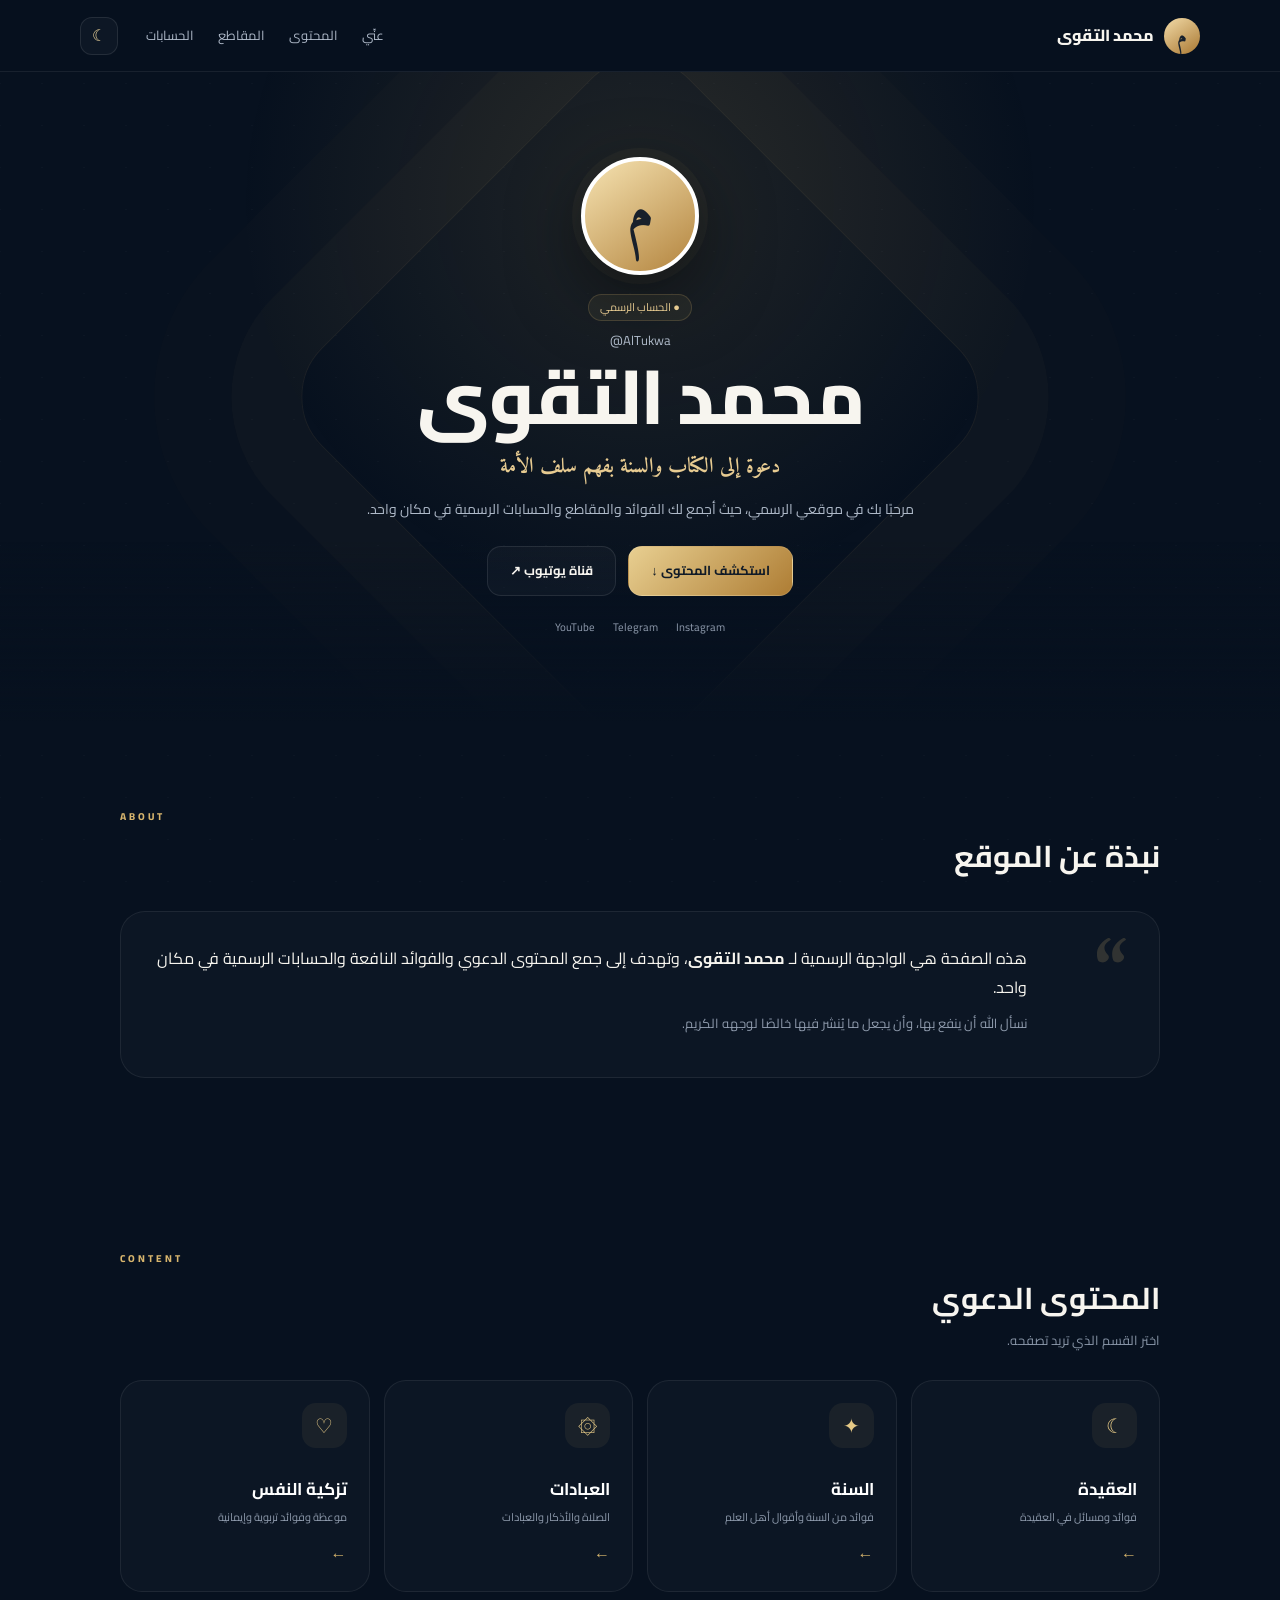
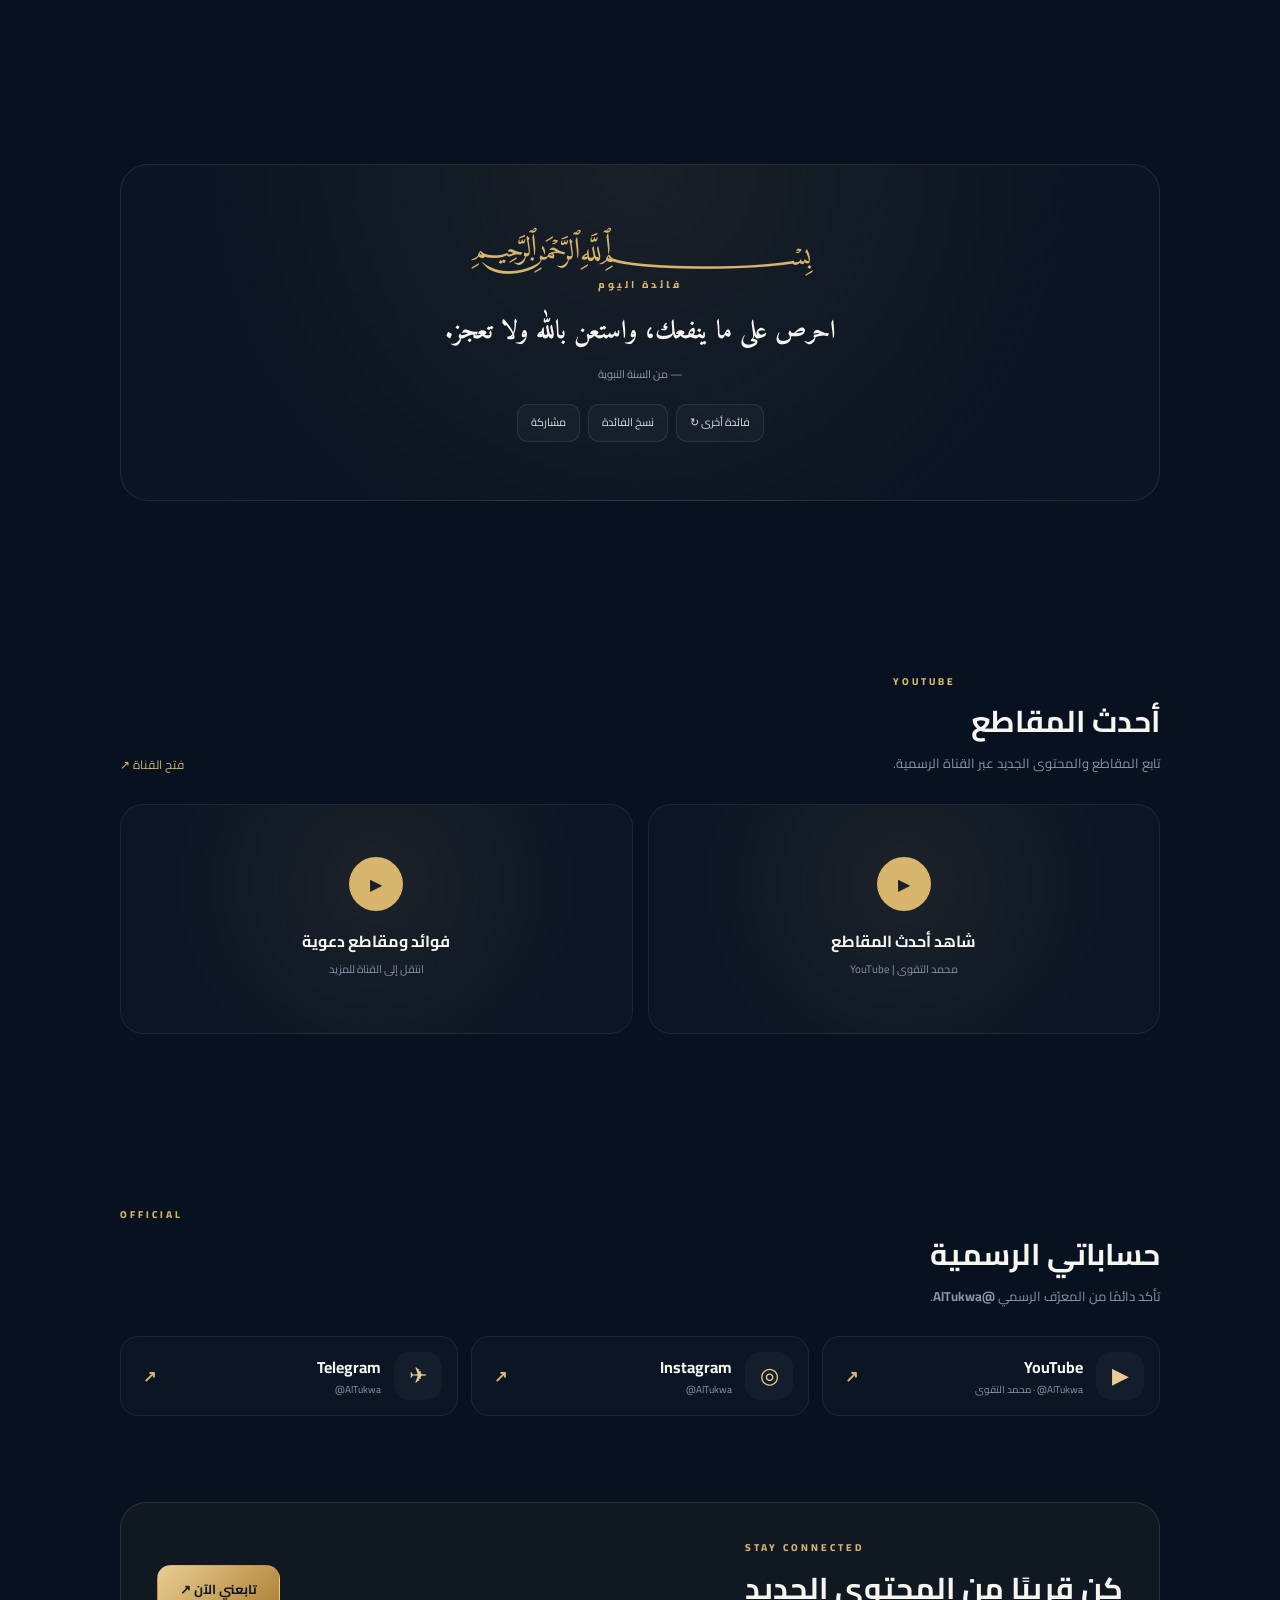
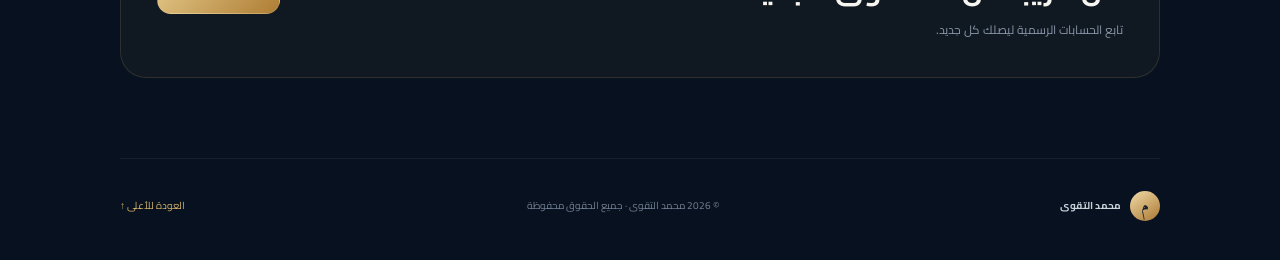
==== index.html @ f866e171 "Add files via upload" ====
<!doctype html>
<html lang="ar" dir="rtl">
<head>
<meta charset="utf-8">
<meta name="viewport" content="width=device-width,initial-scale=1">
<title>محمد التقوى | AlTukwa</title>
<meta name="description" content="الموقع الرسمي لمحمد التقوى | AlTukwa — فوائد إسلامية ومحتوى دعوي وحسابات رسمية.">
<meta name="robots" content="index,follow,max-image-preview:large">
<link rel="canonical" href="https://altukwa.github.io/">
<meta property="og:type" content="profile">
<meta property="og:title" content="محمد التقوى | AlTukwa">
<meta property="og:description" content="الموقع الرسمي لمحمد التقوى — المحتوى والحسابات الرسمية في مكان واحد.">
<meta property="og:url" content="https://altukwa.github.io/">
<meta name="theme-color" content="#07111f">
<link rel="preconnect" href="https://fonts.googleapis.com">
<link rel="preconnect" href="https://fonts.gstatic.com" crossorigin>
<link href="https://fonts.googleapis.com/css2?family=Cairo:wght@400;500;600;700;800&family=Amiri:wght@400;700&display=swap" rel="stylesheet">
<link rel="stylesheet" href="style.css">
<script type="application/ld+json">
{"@context":"https://schema.org","@type":"ProfilePage","name":"محمد التقوى | AlTukwa","url":"https://altukwa.github.io/","mainEntity":{"@type":"Person","name":"محمد التقوى","alternateName":"AlTukwa","url":"https://altukwa.github.io/","sameAs":["https://www.instagram.com/altukwa/","https://www.youtube.com/@altukwa","https://t.me/altukwa"]}}
</script>
</head>
<body>
<header class="topbar">
<a class="brand" href="#home"><span class="brand-mark">م</span><span>محمد التقوى</span></a>
<nav><a href="#about">عنّي</a><a href="#content">المحتوى</a><a href="#videos">المقاطع</a><a href="#social">الحسابات</a></nav>
<button class="theme-btn" id="themeBtn">☾</button>
</header>

<main>
<section class="hero" id="home">
<div class="pattern"></div>
<div class="hero-inner">
<div class="portrait">م</div>
<span class="verified">● الحساب الرسمي</span>
<p class="handle">@AlTukwa</p>
<h1>محمد التقوى</h1>
<p class="hero-sub">دعوة إلى الكتاب والسنة بفهم سلف الأمة</p>
<p class="hero-text">مرحبًا بك في موقعي الرسمي، حيث أجمع لك الفوائد والمقاطع والحسابات الرسمية في مكان واحد.</p>
<div class="actions"><a class="btn primary" href="#content">استكشف المحتوى ↓</a><a class="btn ghost" href="https://www.youtube.com/@altukwa" target="_blank" rel="noopener noreferrer">قناة يوتيوب ↗</a></div>
<div class="mini"><a href="https://www.instagram.com/altukwa/" target="_blank" rel="noopener noreferrer">Instagram</a><a href="https://t.me/altukwa" target="_blank" rel="noopener noreferrer">Telegram</a><a href="https://www.youtube.com/@altukwa" target="_blank" rel="noopener noreferrer">YouTube</a></div>
</div>
</section>

<section class="section" id="about">
<div class="head"><span class="eyebrow">ABOUT</span><h2>نبذة عن الموقع</h2></div>
<div class="about-card"><div class="quote">“</div><div><p>هذه الصفحة هي الواجهة الرسمية لـ <strong>محمد التقوى</strong>، وتهدف إلى جمع المحتوى الدعوي والفوائد النافعة والحسابات الرسمية في مكان واحد.</p><p class="muted">نسأل الله أن ينفع بها، وأن يجعل ما يُنشر فيها خالصًا لوجهه الكريم.</p></div></div>
</section>

<section class="section" id="content">
<div class="head"><span class="eyebrow">CONTENT</span><h2>المحتوى الدعوي</h2><p>اختر القسم الذي تريد تصفحه.</p></div>
<div class="cards">
<button class="content-card" data-topic="العقيدة"><span class="card-icon">☾</span><strong>العقيدة</strong><small>فوائد ومسائل في العقيدة</small><b>←</b></button>
<button class="content-card" data-topic="السنة"><span class="card-icon">✦</span><strong>السنة</strong><small>فوائد من السنة وأقوال أهل العلم</small><b>←</b></button>
<button class="content-card" data-topic="العبادات"><span class="card-icon">۞</span><strong>العبادات</strong><small>الصلاة والأذكار والعبادات</small><b>←</b></button>
<button class="content-card" data-topic="تزكية النفس"><span class="card-icon">♡</span><strong>تزكية النفس</strong><small>موعظة وفوائد تربوية وإيمانية</small><b>←</b></button>
</div>
</section>

<section class="section feature-section">
<div class="feature"><div class="feature-symbol">﷽</div><span class="eyebrow">فائدة اليوم</span>
<blockquote id="quote">احرص على ما ينفعك، واستعن بالله ولا تعجز.</blockquote>
<p id="source">— من السنة النبوية</p>
<div class="feature-actions"><button class="small-btn" id="next">فائدة أخرى ↻</button><button class="small-btn" id="copy">نسخ الفائدة</button><button class="small-btn" id="share">مشاركة</button></div>
</div>
</section>

<section class="section" id="videos">
<div class="head row"><div><span class="eyebrow">YOUTUBE</span><h2>أحدث المقاطع</h2><p>تابع المقاطع والمحتوى الجديد عبر القناة الرسمية.</p></div><a class="text-link" href="https://www.youtube.com/@altukwa" target="_blank" rel="noopener noreferrer">فتح القناة ↗</a></div>
<div class="video-grid">
<a class="video" href="https://www.youtube.com/@altukwa" target="_blank" rel="noopener noreferrer"><span class="play">▶</span><strong>شاهد أحدث المقاطع</strong><small>محمد التقوى | YouTube</small></a>
<a class="video" href="https://www.youtube.com/@altukwa" target="_blank" rel="noopener noreferrer"><span class="play">▶</span><strong>فوائد ومقاطع دعوية</strong><small>انتقل إلى القناة للمزيد</small></a>
</div>
</section>

<section class="section" id="social">
<div class="head"><span class="eyebrow">OFFICIAL</span><h2>حساباتي الرسمية</h2><p>تأكد دائمًا من المعرّف الرسمي <strong>@AlTukwa</strong>.</p></div>
<div class="social-grid">
<a class="social" href="https://www.youtube.com/@altukwa" target="_blank" rel="me noopener noreferrer"><span>▶</span><div><strong>YouTube</strong><small>محمد التقوى · @AlTukwa</small></div><b>↗</b></a>
<a class="social" href="https://www.instagram.com/altukwa/" target="_blank" rel="me noopener noreferrer"><span>◎</span><div><strong>Instagram</strong><small>@AlTukwa</small></div><b>↗</b></a>
<a class="social" href="https://t.me/altukwa" target="_blank" rel="me noopener noreferrer"><span>✈</span><div><strong>Telegram</strong><small>@AlTukwa</small></div><b>↗</b></a>
</div>
</section>

<section class="cta"><div><span class="eyebrow">STAY CONNECTED</span><h2>كن قريبًا من المحتوى الجديد</h2><p>تابع الحسابات الرسمية ليصلك كل جديد.</p></div><a class="btn primary" href="https://www.youtube.com/@altukwa" target="_blank" rel="noopener noreferrer">تابعني الآن ↗</a></section>
</main>

<footer><div class="footer-brand"><span class="brand-mark">م</span><strong>محمد التقوى</strong></div><p>© <span id="year"></span> محمد التقوى · جميع الحقوق محفوظة</p><a href="#home">العودة للأعلى ↑</a></footer>
<div class="toast" id="toast"></div>
<div class="modal" id="modal"><div class="modal-box"><button class="close" id="close">×</button><span class="eyebrow">القسم المختار</span><h3 id="modalTitle"></h3><p>سيتم إضافة محتوى هذا القسم هنا مع تطور الموقع.</p><button class="small-btn" id="ok">حسنًا</button></div></div>

<script>
const quotes=[["احرص على ما ينفعك، واستعن بالله ولا تعجز.","من السنة النبوية"],["من أصلح سريرته أصلح الله علانيته.","فائدة تربوية"],["العلم النافع ما أورث صاحبه خشية الله.","فائدة إيمانية"],["إنما العلم ما نفع، وليس العلم بكثرة الرواية.","فائدة علمية"],["من علامات صدق العبد أن يكون عمله موافقًا للحق.","فائدة تربوية"]];
let i=0;
function toast(t){let x=document.getElementById("toast");x.textContent=t;x.classList.add("show");setTimeout(()=>x.classList.remove("show"),1600)}
document.getElementById("next").onclick=()=>{i=(i+1)%quotes.length;quote.textContent=quotes[i][0];source.textContent="— "+quotes[i][1]};
document.getElementById("copy").onclick=async()=>{try{await navigator.clipboard.writeText(quote.textContent+" "+source.textContent);toast("تم نسخ الفائدة ✓")}catch(e){toast("تعذر النسخ")}};
document.getElementById("share").onclick=async()=>{let text=quote.textContent+" "+source.textContent;if(navigator.share){try{await navigator.share({title:"فائدة من محمد التقوى",text})}catch(e){}}else{try{await navigator.clipboard.writeText(text);toast("تم نسخ الفائدة ✓")}catch(e){}}};
document.querySelectorAll(".content-card").forEach(b=>b.onclick=()=>{modalTitle.textContent=b.dataset.topic;modal.classList.add("open")});
function closeModal(){modal.classList.remove("open")} close.onclick=closeModal;ok.onclick=closeModal;modal.onclick=e=>{if(e.target===modal)closeModal()};
year.textContent=new Date().getFullYear();
if(localStorage.getItem("altukwa-theme")==="light"){document.body.classList.add("light");themeBtn.textContent="☀"}
themeBtn.onclick=()=>{document.body.classList.toggle("light");let l=document.body.classList.contains("light");localStorage.setItem("altukwa-theme",l?"light":"dark");themeBtn.textContent=l?"☀":"☾"};
</script>
</body>
</html>
---- style.css ----
*{box-sizing:border-box}html{scroll-behavior:smooth}body{margin:0;background:#07111f;color:#f7f5ef;font-family:Cairo,Arial,sans-serif;line-height:1.8;transition:.3s}a{text-decoration:none;color:inherit}button{font:inherit}body:before{content:"";position:fixed;inset:0;pointer-events:none;opacity:.025;background-image:linear-gradient(45deg,#fff 1px,transparent 1px),linear-gradient(-45deg,#fff 1px,transparent 1px);background-size:42px 42px}.topbar{position:sticky;top:0;z-index:20;height:72px;display:flex;align-items:center;gap:28px;padding:0 max(22px,calc((100% - 1120px)/2));background:#07111fe8;border-bottom:1px solid #ffffff12;backdrop-filter:blur(18px)}.brand{display:flex;align-items:center;gap:10px;font-weight:800;white-space:nowrap}.brand-mark{width:36px;height:36px;border-radius:50%;display:grid;place-items:center;background:linear-gradient(145deg,#f2dba8,#a97832);color:#16202c;font-family:Amiri;font-size:22px}.topbar nav{display:flex;gap:24px;margin-right:auto;color:#aeb9c8;font-size:13px}.topbar nav a:hover{color:#e7c983}.theme-btn{border:1px solid #ffffff18;background:#ffffff08;color:#f1d99d;width:38px;height:38px;border-radius:12px;cursor:pointer}.hero{position:relative;min-height:650px;display:grid;place-items:center;text-align:center;overflow:hidden;background:radial-gradient(circle at 50% 20%,#d2ad5d20,transparent 25rem)}.hero:after{content:"";position:absolute;inset:auto 0 0;height:180px;background:linear-gradient(transparent,#07111f)}.hero-inner{position:relative;z-index:2;width:min(760px,calc(100% - 32px));padding:75px 0}.pattern{position:absolute;width:520px;height:520px;border:1px solid #d7b56d17;transform:rotate(45deg);border-radius:70px;box-shadow:0 0 0 70px #d7b56d05,0 0 0 140px #d7b56d03}.portrait{width:118px;height:118px;margin:0 auto 16px;border-radius:50%;display:grid;place-items:center;font:700 60px Amiri;color:#18202b;background:linear-gradient(145deg,#f6e3b2,#b3843e);border:4px solid #fff;box-shadow:0 20px 70px #0008,0 0 0 9px #d7b56d0c}.verified{display:inline-block;padding:3px 11px;border-radius:20px;background:#d7b56d12;color:#e7cb91;border:1px solid #d7b56d30;font-size:11px}.handle{direction:ltr;color:#aeb9c8;font-size:13px;margin:8px 0 0}h1{font-size:clamp(42px,8vw,76px);line-height:1.15;margin:0;font-weight:800;letter-spacing:-2px}.hero-sub{font:700 21px Amiri;color:#e7cb91;margin:8px 0}.hero-text{max-width:580px;margin:12px auto;color:#aeb9c8;font-size:14px}.actions{display:flex;justify-content:center;gap:12px;flex-wrap:wrap;margin-top:24px}.btn{padding:12px 22px;border-radius:14px;font-size:13px;font-weight:700;border:1px solid #ffffff18;display:inline-block}.btn.primary{background:linear-gradient(135deg,#e8cf91,#ae7d34);color:#111b27}.btn.ghost{background:#ffffff08}.mini{display:flex;justify-content:center;gap:18px;margin-top:22px;color:#8f9bad;font-size:11px}.mini a:hover{color:#e7cb91}.section{width:min(1040px,calc(100% - 32px));margin:auto;padding:86px 0}.head{margin-bottom:28px}.head.row{display:flex;justify-content:space-between;align-items:end;gap:20px}.eyebrow{display:block;color:#d7b56d;font-size:10px;font-weight:800;letter-spacing:3px;direction:ltr}.head h2,.cta h2{font-size:30px;margin:3px 0 4px}.head p{color:#8996a8;margin:0;font-size:13px}.about-card{display:grid;grid-template-columns:80px 1fr;gap:20px;padding:32px;border:1px solid #ffffff12;border-radius:25px;background:#ffffff06}.quote{font:700 90px Amiri;color:#d7b56d30;line-height:.8}.about-card p{margin:0 0 10px;font-size:16px}.muted{color:#8f9bad!important;font-size:13px!important}.cards{display:grid;grid-template-columns:repeat(4,1fr);gap:14px}.content-card{text-align:right;min-height:190px;padding:22px;border:1px solid #ffffff12;border-radius:22px;background:#ffffff06;color:#fff;cursor:pointer;transition:.2s}.content-card:hover{transform:translateY(-5px);border-color:#d7b56d55;background:#d7b56d0b}.card-icon{display:grid;place-items:center;width:45px;height:45px;border-radius:14px;background:#d7b56d12;color:#e5c986;font-size:20px;margin-bottom:26px}.content-card strong,.content-card small{display:block}.content-card strong{font-size:17px}.content-card small{color:#8f9bad;font-size:11px;margin-top:3px}.content-card b{display:block;color:#d7b56d;margin-top:12px}.feature{position:relative;text-align:center;padding:58px 25px;border:1px solid #d7b56d25;border-radius:28px;background:radial-gradient(circle at 50% 0,#d7b56d12,transparent 28rem),#ffffff04}.feature-symbol{font:400 30px Amiri;color:#d7b56d}.feature blockquote{font:700 26px Amiri;max-width:720px;margin:15px auto 4px}.feature p{color:#8f9bad;font-size:11px}.feature-actions{display:flex;justify-content:center;gap:8px;flex-wrap:wrap;margin-top:20px}.small-btn{border:1px solid #ffffff16;background:#ffffff08;color:#d9e0e9;padding:8px 13px;border-radius:11px;font-size:11px;cursor:pointer}.text-link{color:#d7b56d;font-size:12px}.video-grid{display:grid;grid-template-columns:repeat(2,1fr);gap:15px}.video{min-height:230px;border-radius:23px;display:flex;flex-direction:column;align-items:center;justify-content:center;text-align:center;gap:4px;border:1px solid #ffffff12;background:radial-gradient(circle at 50% 35%,#d7b56d14,transparent 13rem),#ffffff05}.video:hover{border-color:#d7b56d55}.play{width:54px;height:54px;border-radius:50%;display:grid;place-items:center;background:#d7b56d;color:#17202b;margin-bottom:12px}.video small{color:#8491a3;font-size:11px}.social-grid{display:grid;grid-template-columns:repeat(3,1fr);gap:13px}.social{display:grid;grid-template-columns:48px 1fr 20px;align-items:center;gap:13px;padding:15px;border:1px solid #ffffff12;border-radius:18px;background:#ffffff05}.social:hover{border-color:#d7b56d55}.social>span{width:48px;height:48px;display:grid;place-items:center;border-radius:15px;background:#ffffff09;color:#e7cb91;font-size:22px}.social strong,.social small{display:block}.social small{color:#8996a8;font-size:10px;direction:ltr;text-align:right}.social b{color:#d7b56d}.cta{width:min(1040px,calc(100% - 32px));margin:0 auto 80px;padding:36px;border-radius:26px;border:1px solid #d7b56d28;background:#d7b56d0b;display:flex;align-items:center;justify-content:space-between;gap:20px}.cta h2{margin:4px 0}.cta p{margin:0;color:#8996a8;font-size:12px}footer{width:min(1040px,calc(100% - 32px));margin:auto;padding:28px 0 35px;border-top:1px solid #ffffff10;display:flex;justify-content:space-between;align-items:center;color:#758296;font-size:10px}footer .footer-brand{display:flex;align-items:center;gap:9px;color:#cbd3dd}footer .brand-mark{width:30px;height:30px;font-size:18px}footer>a{color:#d7b56d}.toast{position:fixed;bottom:25px;left:50%;transform:translate(-50%,20px);opacity:0;z-index:50;padding:10px 16px;border-radius:12px;background:#e5cb8e;color:#17202b;font-size:11px;font-weight:800;transition:.2s}.toast.show{opacity:1;transform:translate(-50%,0)}.modal{position:fixed;inset:0;z-index:40;background:#0009;display:none;place-items:center;padding:20px}.modal.open{display:grid}.modal-box{position:relative;width:min(430px,100%);padding:32px;border-radius:24px;border:1px solid #ffffff18;background:#0d1a2b;box-shadow:0 30px 90px #000b}.modal-box h3{font-size:25px;margin:5px 0}.modal-box p{color:#8f9bad;font-size:12px}.close{position:absolute;top:12px;left:12px;width:32px;height:32px;border-radius:10px;border:1px solid #ffffff15;background:#ffffff08;color:#fff;font-size:22px;cursor:pointer}.light{background:#f5f1e8;color:#17202b}.light .topbar{background:#f5f1e8e8;border-color:#00000012}.light .head h2,.light .content-card,.light .social,.light .feature blockquote{color:#17202b}.light .head p,.light .hero-text,.light .mini,.light .content-card small,.light .social small,.light .cta p{color:#5e6a79}.light .hero:after{background:linear-gradient(transparent,#f5f1e8)}.light .feature,.light .content-card,.light .social,.light .about-card,.light .video{background:#ffffffaa;border-color:#00000012}.light .modal-box{background:#fff;color:#17202b}.light footer{border-color:#00000012}@media(max-width:760px){.topbar{height:62px;padding:0 15px}.topbar nav{display:none}.topbar .theme-btn{margin-right:auto}.hero{min-height:600px}.hero-inner{padding:60px 0}.cards{grid-template-columns:repeat(2,1fr)}.social-grid,.video-grid{grid-template-columns:1fr}.section{padding:65px 0}.head.row{align-items:start}.cta{flex-direction:column;align-items:flex-start;margin-bottom:55px}footer{flex-direction:column;gap:12px;text-align:center}}@media(max-width:430px){.cards{grid-template-columns:1fr}.about-card{grid-template-columns:1fr;padding:24px}.quote{display:none}.hero-sub{font-size:18px}}
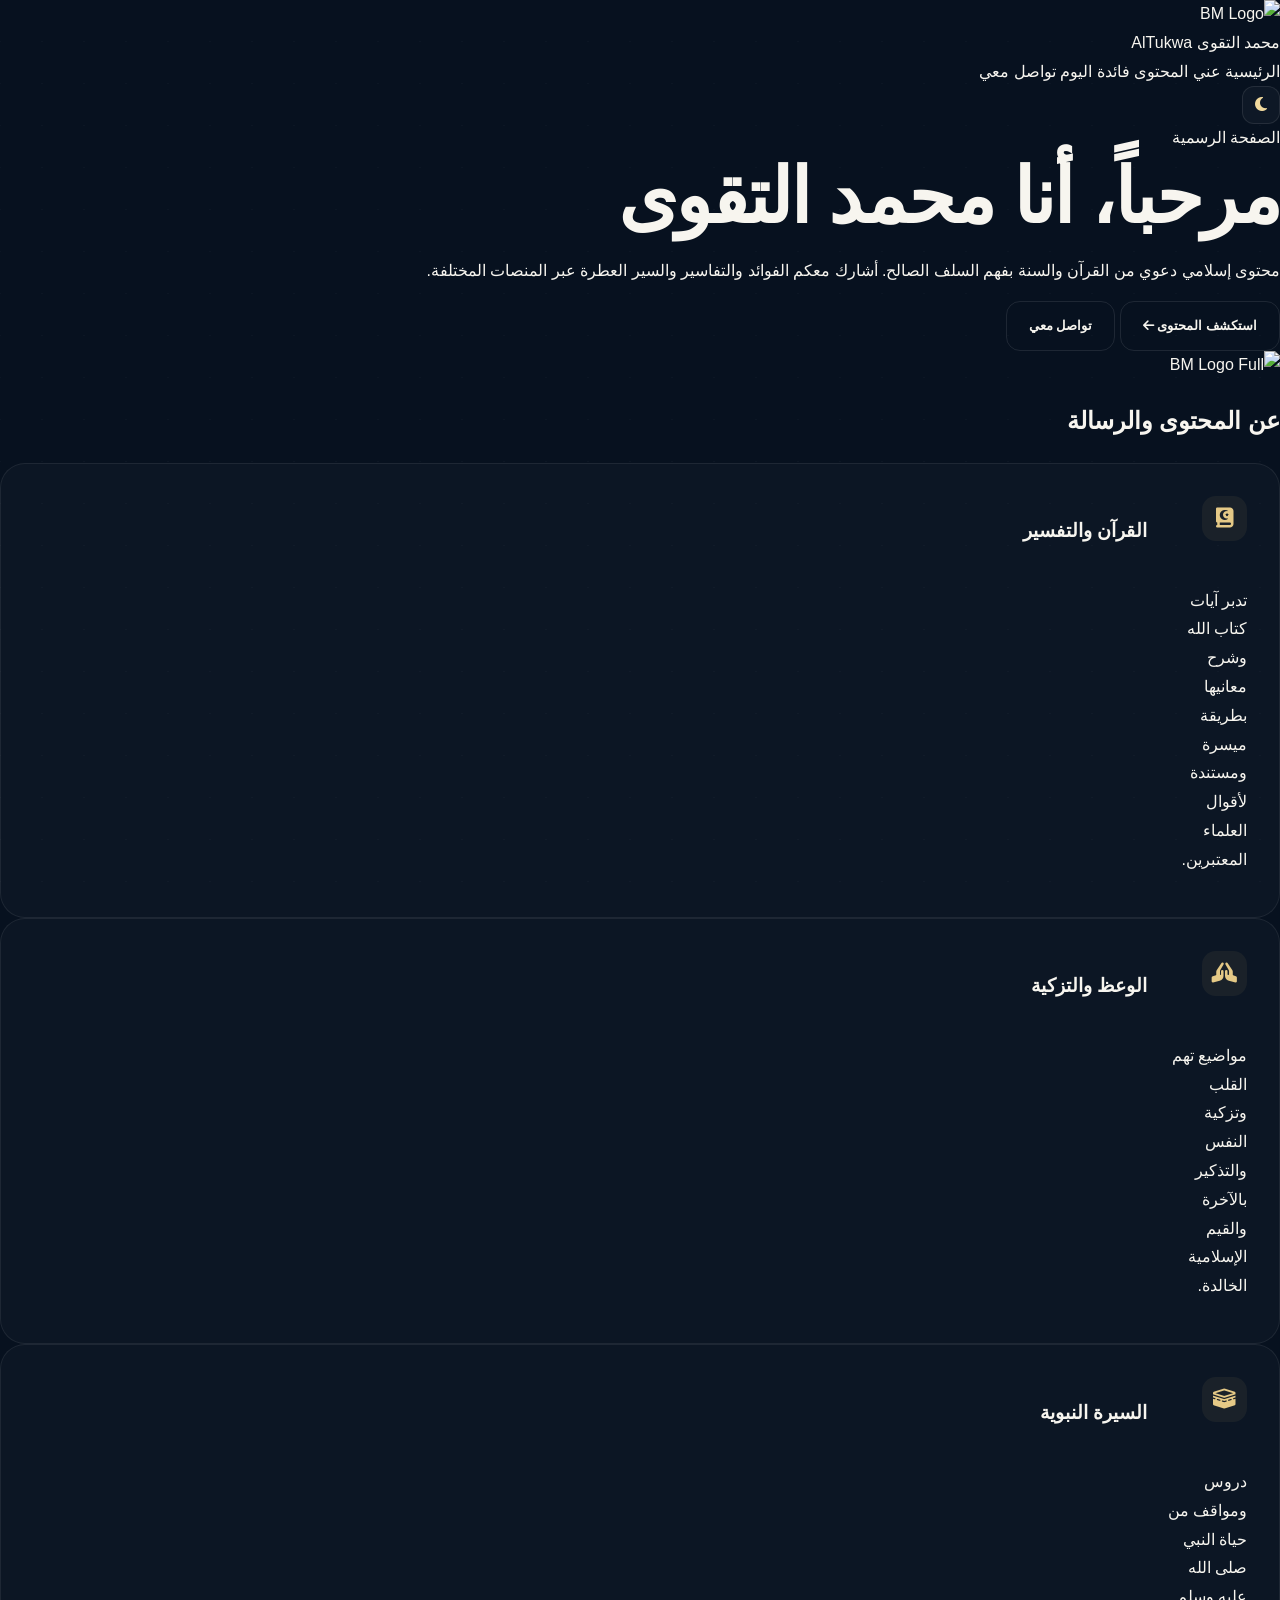
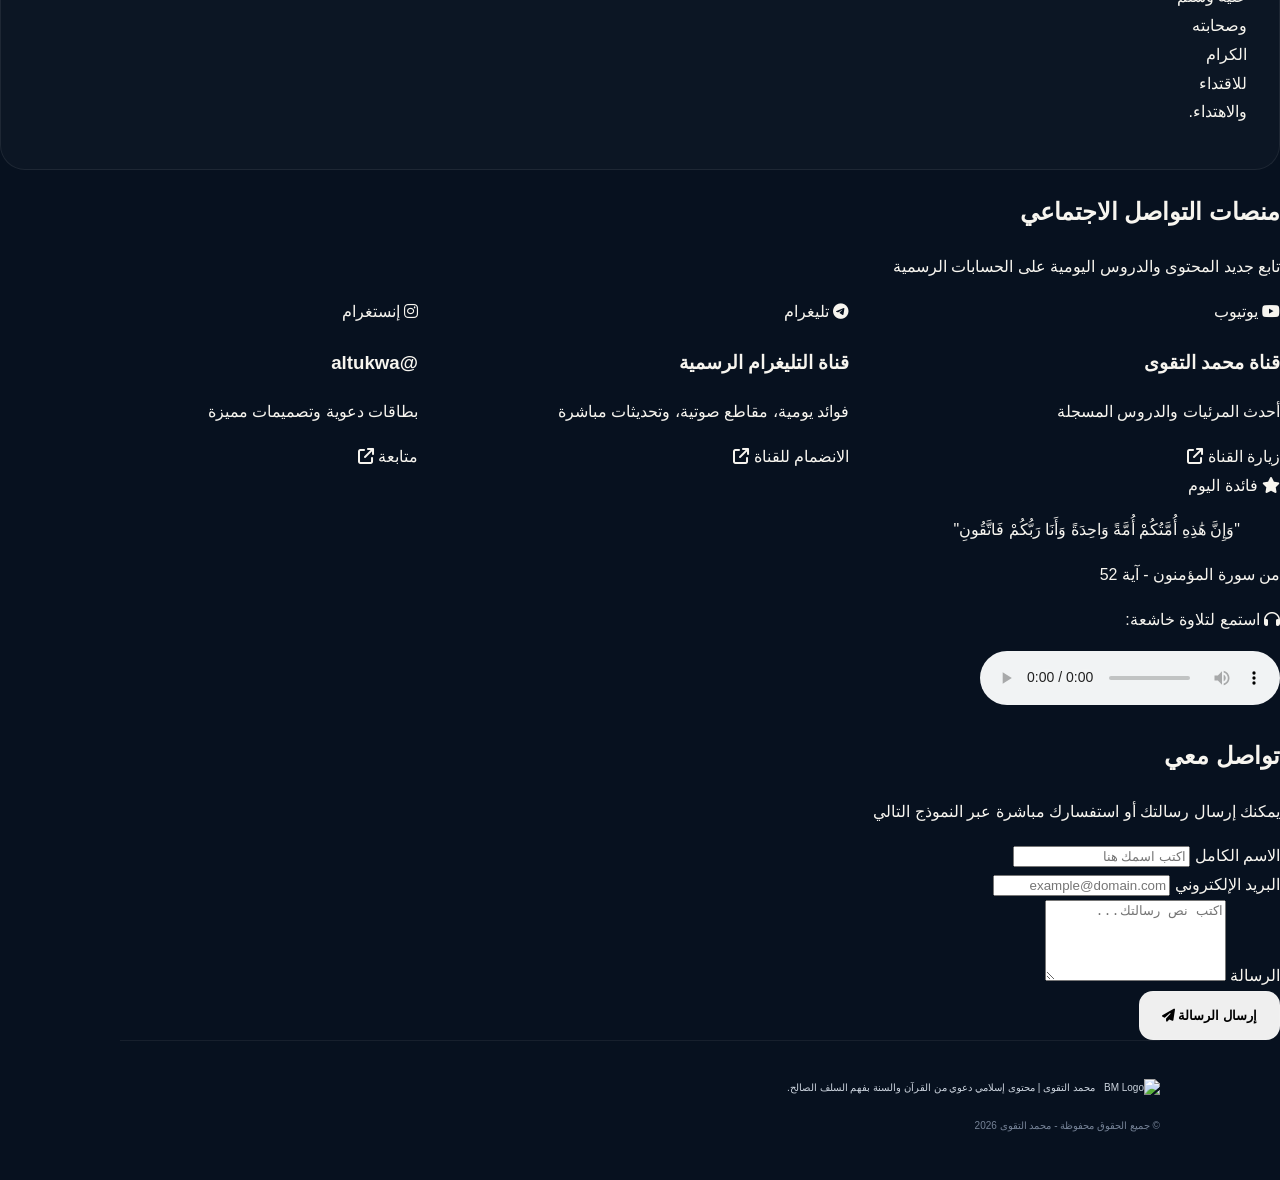
==== commit e9dee44d: "index.html" ====
--- a/index.html
+++ b/index.html
@@ -1,106 +1,184 @@
-<!doctype html>
+<!DOCTYPE html>
 <html lang="ar" dir="rtl">
 <head>
-<meta charset="utf-8">
-<meta name="viewport" content="width=device-width,initial-scale=1">
-<title>محمد التقوى | AlTukwa</title>
-<meta name="description" content="الموقع الرسمي لمحمد التقوى | AlTukwa — فوائد إسلامية ومحتوى دعوي وحسابات رسمية.">
-<meta name="robots" content="index,follow,max-image-preview:large">
-<link rel="canonical" href="https://altukwa.github.io/">
-<meta property="og:type" content="profile">
-<meta property="og:title" content="محمد التقوى | AlTukwa">
-<meta property="og:description" content="الموقع الرسمي لمحمد التقوى — المحتوى والحسابات الرسمية في مكان واحد.">
-<meta property="og:url" content="https://altukwa.github.io/">
-<meta name="theme-color" content="#07111f">
-<link rel="preconnect" href="https://fonts.googleapis.com">
-<link rel="preconnect" href="https://fonts.gstatic.com" crossorigin>
-<link href="https://fonts.googleapis.com/css2?family=Cairo:wght@400;500;600;700;800&family=Amiri:wght@400;700&display=swap" rel="stylesheet">
-<link rel="stylesheet" href="style.css">
-<script type="application/ld+json">
-{"@context":"https://schema.org","@type":"ProfilePage","name":"محمد التقوى | AlTukwa","url":"https://altukwa.github.io/","mainEntity":{"@type":"Person","name":"محمد التقوى","alternateName":"AlTukwa","url":"https://altukwa.github.io/","sameAs":["https://www.instagram.com/altukwa/","https://www.youtube.com/@altukwa","https://t.me/altukwa"]}}
-</script>
+    <meta charset="UTF-8">
+    <meta name="viewport" content="width=device-width, initial-scale=1.0">
+    <title>محمد التقوى | AlTukwa</title>
+    <link rel="preconnect" href="https://fonts.googleapis.com">
+    <link rel="preconnect" href="https://fonts.gstatic.com" crossorigin>
+    <link href="https://fonts.googleapis.com/css2?family=Amiri:wght@400;700&family=Tajawal:wght@400;500;700;800&display=swap" rel="stylesheet">
+    <link rel="stylesheet" href="https://cdnjs.cloudflare.com/ajax/libs/font-awesome/6.4.0/css/all.min.css">
+    <link rel="stylesheet" href="style.css">
 </head>
 <body>
-<header class="topbar">
-<a class="brand" href="#home"><span class="brand-mark">م</span><span>محمد التقوى</span></a>
-<nav><a href="#about">عنّي</a><a href="#content">المحتوى</a><a href="#videos">المقاطع</a><a href="#social">الحسابات</a></nav>
-<button class="theme-btn" id="themeBtn">☾</button>
-</header>
 
-<main>
-<section class="hero" id="home">
-<div class="pattern"></div>
-<div class="hero-inner">
-<div class="portrait">م</div>
-<span class="verified">● الحساب الرسمي</span>
-<p class="handle">@AlTukwa</p>
-<h1>محمد التقوى</h1>
-<p class="hero-sub">دعوة إلى الكتاب والسنة بفهم سلف الأمة</p>
-<p class="hero-text">مرحبًا بك في موقعي الرسمي، حيث أجمع لك الفوائد والمقاطع والحسابات الرسمية في مكان واحد.</p>
-<div class="actions"><a class="btn primary" href="#content">استكشف المحتوى ↓</a><a class="btn ghost" href="https://www.youtube.com/@altukwa" target="_blank" rel="noopener noreferrer">قناة يوتيوب ↗</a></div>
-<div class="mini"><a href="https://www.instagram.com/altukwa/" target="_blank" rel="noopener noreferrer">Instagram</a><a href="https://t.me/altukwa" target="_blank" rel="noopener noreferrer">Telegram</a><a href="https://www.youtube.com/@altukwa" target="_blank" rel="noopener noreferrer">YouTube</a></div>
-</div>
-</section>
+    <header class="navbar">
+        <div class="container nav-container">
+            <a href="#" class="logo">
+                <img src="logo.png" alt="BM Logo" class="logo-img">
+                <div class="logo-text">
+                    <span class="brand-name">محمد التقوى</span>
+                    <span class="brand-sub">AlTukwa</span>
+                </div>
+            </a>
+            <nav class="nav-links">
+                <a href="#hero" class="active">الرئيسية</a>
+                <a href="#about">عني</a>
+                <a href="#content">المحتوى</a>
+                <a href="#daily">فائدة اليوم</a>
+                <a href="#contact">تواصل معي</a>
+            </nav>
+            <div class="nav-actions">
+                <button id="theme-toggle" class="theme-btn"><i class="fa-solid fa-moon"></i></button>
+            </div>
+        </div>
+    </header>
 
-<section class="section" id="about">
-<div class="head"><span class="eyebrow">ABOUT</span><h2>نبذة عن الموقع</h2></div>
-<div class="about-card"><div class="quote">“</div><div><p>هذه الصفحة هي الواجهة الرسمية لـ <strong>محمد التقوى</strong>، وتهدف إلى جمع المحتوى الدعوي والفوائد النافعة والحسابات الرسمية في مكان واحد.</p><p class="muted">نسأل الله أن ينفع بها، وأن يجعل ما يُنشر فيها خالصًا لوجهه الكريم.</p></div></div>
-</section>
+    <section id="hero" class="hero-section">
+        <div class="container hero-container">
+            <div class="hero-content">
+                <span class="badge">الصفحة الرسمية</span>
+                <h1>مرحباً، أنا <span class="highlight">محمد التقوى</span></h1>
+                <p class="hero-desc">محتوى إسلامي دعوي من القرآن والسنة بفهم السلف الصالح. أشارك معكم الفوائد والتفاسير والسير العطرة عبر المنصات المختلفة.</p>
+                <div class="hero-btns">
+                    <a href="#content" class="btn btn-primary">استكشف المحتوى <i class="fa-solid fa-arrow-left"></i></a>
+                    <a href="#contact" class="btn btn-secondary">تواصل معي</a>
+                </div>
+            </div>
+            <div class="hero-image">
+                <div class="logo-card">
+                    <img src="logo.png" alt="BM Logo Full" class="hero-logo-img">
+                </div>
+            </div>
+        </div>
+    </section>
 
-<section class="section" id="content">
-<div class="head"><span class="eyebrow">CONTENT</span><h2>المحتوى الدعوي</h2><p>اختر القسم الذي تريد تصفحه.</p></div>
-<div class="cards">
-<button class="content-card" data-topic="العقيدة"><span class="card-icon">☾</span><strong>العقيدة</strong><small>فوائد ومسائل في العقيدة</small><b>←</b></button>
-<button class="content-card" data-topic="السنة"><span class="card-icon">✦</span><strong>السنة</strong><small>فوائد من السنة وأقوال أهل العلم</small><b>←</b></button>
-<button class="content-card" data-topic="العبادات"><span class="card-icon">۞</span><strong>العبادات</strong><small>الصلاة والأذكار والعبادات</small><b>←</b></button>
-<button class="content-card" data-topic="تزكية النفس"><span class="card-icon">♡</span><strong>تزكية النفس</strong><small>موعظة وفوائد تربوية وإيمانية</small><b>←</b></button>
-</div>
-</section>
+    <section id="about" class="about-section">
+        <div class="container">
+            <div class="section-title">
+                <h2>عن المحتوى والرسالة</h2>
+                <div class="underline"></div>
+            </div>
+            <div class="about-grid">
+                <div class="about-card">
+                    <i class="fa-solid fa-book-quran card-icon"></i>
+                    <h3>القرآن والتفسير</h3>
+                    <p>تدبر آيات كتاب الله وشرح معانيها بطريقة ميسرة ومستندة لأقوال العلماء المعتبرين.</p>
+                </div>
+                <div class="about-card">
+                    <i class="fa-solid fa-hands-praying card-icon"></i>
+                    <h3>الوعظ والتزكية</h3>
+                    <p>مواضيع تهم القلب وتزكية النفس والتذكير بالآخرة والقيم الإسلامية الخالدة.</p>
+                </div>
+                <div class="about-card">
+                    <i class="fa-solid fa-kaaba card-icon"></i>
+                    <h3>السيرة النبوية</h3>
+                    <p>دروس ومواقف من حياة النبي صلى الله عليه وسلم وصحابته الكرام للاقتداء والاهتداء.</p>
+                </div>
+            </div>
+        </div>
+    </section>
 
-<section class="section feature-section">
-<div class="feature"><div class="feature-symbol">﷽</div><span class="eyebrow">فائدة اليوم</span>
-<blockquote id="quote">احرص على ما ينفعك، واستعن بالله ولا تعجز.</blockquote>
-<p id="source">— من السنة النبوية</p>
-<div class="feature-actions"><button class="small-btn" id="next">فائدة أخرى ↻</button><button class="small-btn" id="copy">نسخ الفائدة</button><button class="small-btn" id="share">مشاركة</button></div>
-</div>
-</section>
+    <section id="content" class="content-section">
+        <div class="container">
+            <div class="section-title">
+                <h2>منصات التواصل الاجتماعي</h2>
+                <p>تابع جديد المحتوى والدروس اليومية على الحسابات الرسمية</p>
+                <div class="underline"></div>
+            </div>
+            <div class="social-grid">
+                <a href="https://www.youtube.com/@altukwa" target="_blank" class="social-card youtube">
+                    <div class="social-header">
+                        <i class="fa-brands fa-youtube"></i>
+                        <span>يوتيوب</span>
+                    </div>
+                    <h3>قناة محمد التقوى</h3>
+                    <p>أحدث المرئيات والدروس المسجلة</p>
+                    <span class="link-btn">زيارة القناة <i class="fa-solid fa-arrow-up-right-from-square"></i></span>
+                </a>
 
-<section class="section" id="videos">
-<div class="head row"><div><span class="eyebrow">YOUTUBE</span><h2>أحدث المقاطع</h2><p>تابع المقاطع والمحتوى الجديد عبر القناة الرسمية.</p></div><a class="text-link" href="https://www.youtube.com/@altukwa" target="_blank" rel="noopener noreferrer">فتح القناة ↗</a></div>
-<div class="video-grid">
-<a class="video" href="https://www.youtube.com/@altukwa" target="_blank" rel="noopener noreferrer"><span class="play">▶</span><strong>شاهد أحدث المقاطع</strong><small>محمد التقوى | YouTube</small></a>
-<a class="video" href="https://www.youtube.com/@altukwa" target="_blank" rel="noopener noreferrer"><span class="play">▶</span><strong>فوائد ومقاطع دعوية</strong><small>انتقل إلى القناة للمزيد</small></a>
-</div>
-</section>
+                <a href="https://t.me/altukwa" target="_blank" class="social-card telegram">
+                    <div class="social-header">
+                        <i class="fa-brands fa-telegram"></i>
+                        <span>تليغرام</span>
+                    </div>
+                    <h3>قناة التليغرام الرسمية</h3>
+                    <p>فوائد يومية، مقاطع صوتية، وتحديثات مباشرة</p>
+                    <span class="link-btn">الانضمام للقناة <i class="fa-solid fa-arrow-up-right-from-square"></i></span>
+                </a>
 
-<section class="section" id="social">
-<div class="head"><span class="eyebrow">OFFICIAL</span><h2>حساباتي الرسمية</h2><p>تأكد دائمًا من المعرّف الرسمي <strong>@AlTukwa</strong>.</p></div>
-<div class="social-grid">
-<a class="social" href="https://www.youtube.com/@altukwa" target="_blank" rel="me noopener noreferrer"><span>▶</span><div><strong>YouTube</strong><small>محمد التقوى · @AlTukwa</small></div><b>↗</b></a>
-<a class="social" href="https://www.instagram.com/altukwa/" target="_blank" rel="me noopener noreferrer"><span>◎</span><div><strong>Instagram</strong><small>@AlTukwa</small></div><b>↗</b></a>
-<a class="social" href="https://t.me/altukwa" target="_blank" rel="me noopener noreferrer"><span>✈</span><div><strong>Telegram</strong><small>@AlTukwa</small></div><b>↗</b></a>
-</div>
-</section>
+                <a href="https://www.instagram.com/altukwa/" target="_blank" class="social-card instagram">
+                    <div class="social-header">
+                        <i class="fa-brands fa-instagram"></i>
+                        <span>إنستغرام</span>
+                    </div>
+                    <h3>@altukwa</h3>
+                    <p>بطاقات دعوية وتصميمات مميزة</p>
+                    <span class="link-btn">متابعة <i class="fa-solid fa-arrow-up-right-from-square"></i></span>
+                </a>
+            </div>
+        </div>
+    </section>
 
-<section class="cta"><div><span class="eyebrow">STAY CONNECTED</span><h2>كن قريبًا من المحتوى الجديد</h2><p>تابع الحسابات الرسمية ليصلك كل جديد.</p></div><a class="btn primary" href="https://www.youtube.com/@altukwa" target="_blank" rel="noopener noreferrer">تابعني الآن ↗</a></section>
-</main>
+    <section id="daily" class="daily-section">
+        <div class="container">
+            <div class="daily-card">
+                <span class="daily-badge"><i class="fa-solid fa-star"></i> فائدة اليوم</span>
+                <blockquote class="quran-quote">
+                    "وَإِنَّ هَٰذِهِ أُمَّتُكُمْ أُمَّةً وَاحِدَةً وَأَنَا رَبُّكُمْ فَاتَّقُونِ"
+                </blockquote>
+                <p class="quote-subtitle">من سورة المؤمنون - آية 52</p>
+                
+                <div class="audio-box">
+                    <p><i class="fa-solid fa-headphones"></i> استمع لتلاوة خاشعة:</p>
+                    <audio controls>
+                        <source src="https://server8.mp3quran.net/afs/023.mp3" type="audio/mpeg">
+                        متصفحك لا يدعم مشغل الصوت.
+                    </audio>
+                </div>
+            </div>
+        </div>
+    </section>
 
-<footer><div class="footer-brand"><span class="brand-mark">م</span><strong>محمد التقوى</strong></div><p>© <span id="year"></span> محمد التقوى · جميع الحقوق محفوظة</p><a href="#home">العودة للأعلى ↑</a></footer>
-<div class="toast" id="toast"></div>
-<div class="modal" id="modal"><div class="modal-box"><button class="close" id="close">×</button><span class="eyebrow">القسم المختار</span><h3 id="modalTitle"></h3><p>سيتم إضافة محتوى هذا القسم هنا مع تطور الموقع.</p><button class="small-btn" id="ok">حسنًا</button></div></div>
+    <section id="contact" class="contact-section">
+        <div class="container">
+            <div class="section-title">
+                <h2>تواصل معي</h2>
+                <p>يمكنك إرسال رسالتك أو استفسارك مباشرة عبر النموذج التالي</p>
+                <div class="underline"></div>
+            </div>
+            <div class="contact-wrapper">
+                <form class="contact-form" action="https://formspree.io/f/xoqgzpze" method="POST">
+                    <div class="form-group">
+                        <label for="name">الاسم الكامل</label>
+                        <input type="text" id="name" name="name" placeholder="اكتب اسمك هنا" required>
+                    </div>
+                    <div class="form-group">
+                        <label for="email">البريد الإلكتروني</label>
+                        <input type="email" id="email" name="email" placeholder="example@domain.com" required>
+                    </div>
+                    <div class="form-group">
+                        <label for="message">الرسالة</label>
+                        <textarea id="message" name="message" rows="5" placeholder="اكتب نص رسالتك..." required></textarea>
+                    </div>
+                    <button type="submit" class="btn btn-primary btn-full">إرسال الرسالة <i class="fa-solid fa-paper-plane"></i></button>
+                </form>
+            </div>
+        </div>
+    </section>
 
-<script>
-const quotes=[["احرص على ما ينفعك، واستعن بالله ولا تعجز.","من السنة النبوية"],["من أصلح سريرته أصلح الله علانيته.","فائدة تربوية"],["العلم النافع ما أورث صاحبه خشية الله.","فائدة إيمانية"],["إنما العلم ما نفع، وليس العلم بكثرة الرواية.","فائدة علمية"],["من علامات صدق العبد أن يكون عمله موافقًا للحق.","فائدة تربوية"]];
-let i=0;
-function toast(t){let x=document.getElementById("toast");x.textContent=t;x.classList.add("show");setTimeout(()=>x.classList.remove("show"),1600)}
-document.getElementById("next").onclick=()=>{i=(i+1)%quotes.length;quote.textContent=quotes[i][0];source.textContent="— "+quotes[i][1]};
-document.getElementById("copy").onclick=async()=>{try{await navigator.clipboard.writeText(quote.textContent+" "+source.textContent);toast("تم نسخ الفائدة ✓")}catch(e){toast("تعذر النسخ")}};
-document.getElementById("share").onclick=async()=>{let text=quote.textContent+" "+source.textContent;if(navigator.share){try{await navigator.share({title:"فائدة من محمد التقوى",text})}catch(e){}}else{try{await navigator.clipboard.writeText(text);toast("تم نسخ الفائدة ✓")}catch(e){}}};
-document.querySelectorAll(".content-card").forEach(b=>b.onclick=()=>{modalTitle.textContent=b.dataset.topic;modal.classList.add("open")});
-function closeModal(){modal.classList.remove("open")} close.onclick=closeModal;ok.onclick=closeModal;modal.onclick=e=>{if(e.target===modal)closeModal()};
-year.textContent=new Date().getFullYear();
-if(localStorage.getItem("altukwa-theme")==="light"){document.body.classList.add("light");themeBtn.textContent="☀"}
-themeBtn.onclick=()=>{document.body.classList.toggle("light");let l=document.body.classList.contains("light");localStorage.setItem("altukwa-theme",l?"light":"dark");themeBtn.textContent=l?"☀":"☾"};
-</script>
+    <footer class="footer">
+        <div class="container footer-container">
+            <div class="footer-brand">
+                <img src="logo.png" alt="BM Logo" class="footer-logo">
+                <p>محمد التقوى | محتوى إسلامي دعوي من القرآن والسنة بفهم السلف الصالح.</p>
+            </div>
+            <div class="footer-copyright">
+                <p>&copy; جميع الحقوق محفوظة - محمد التقوى 2026</p>
+            </div>
+        </div>
+    </footer>
+
+    <script src="script.js"></script>
 </body>
-</html>+</html>
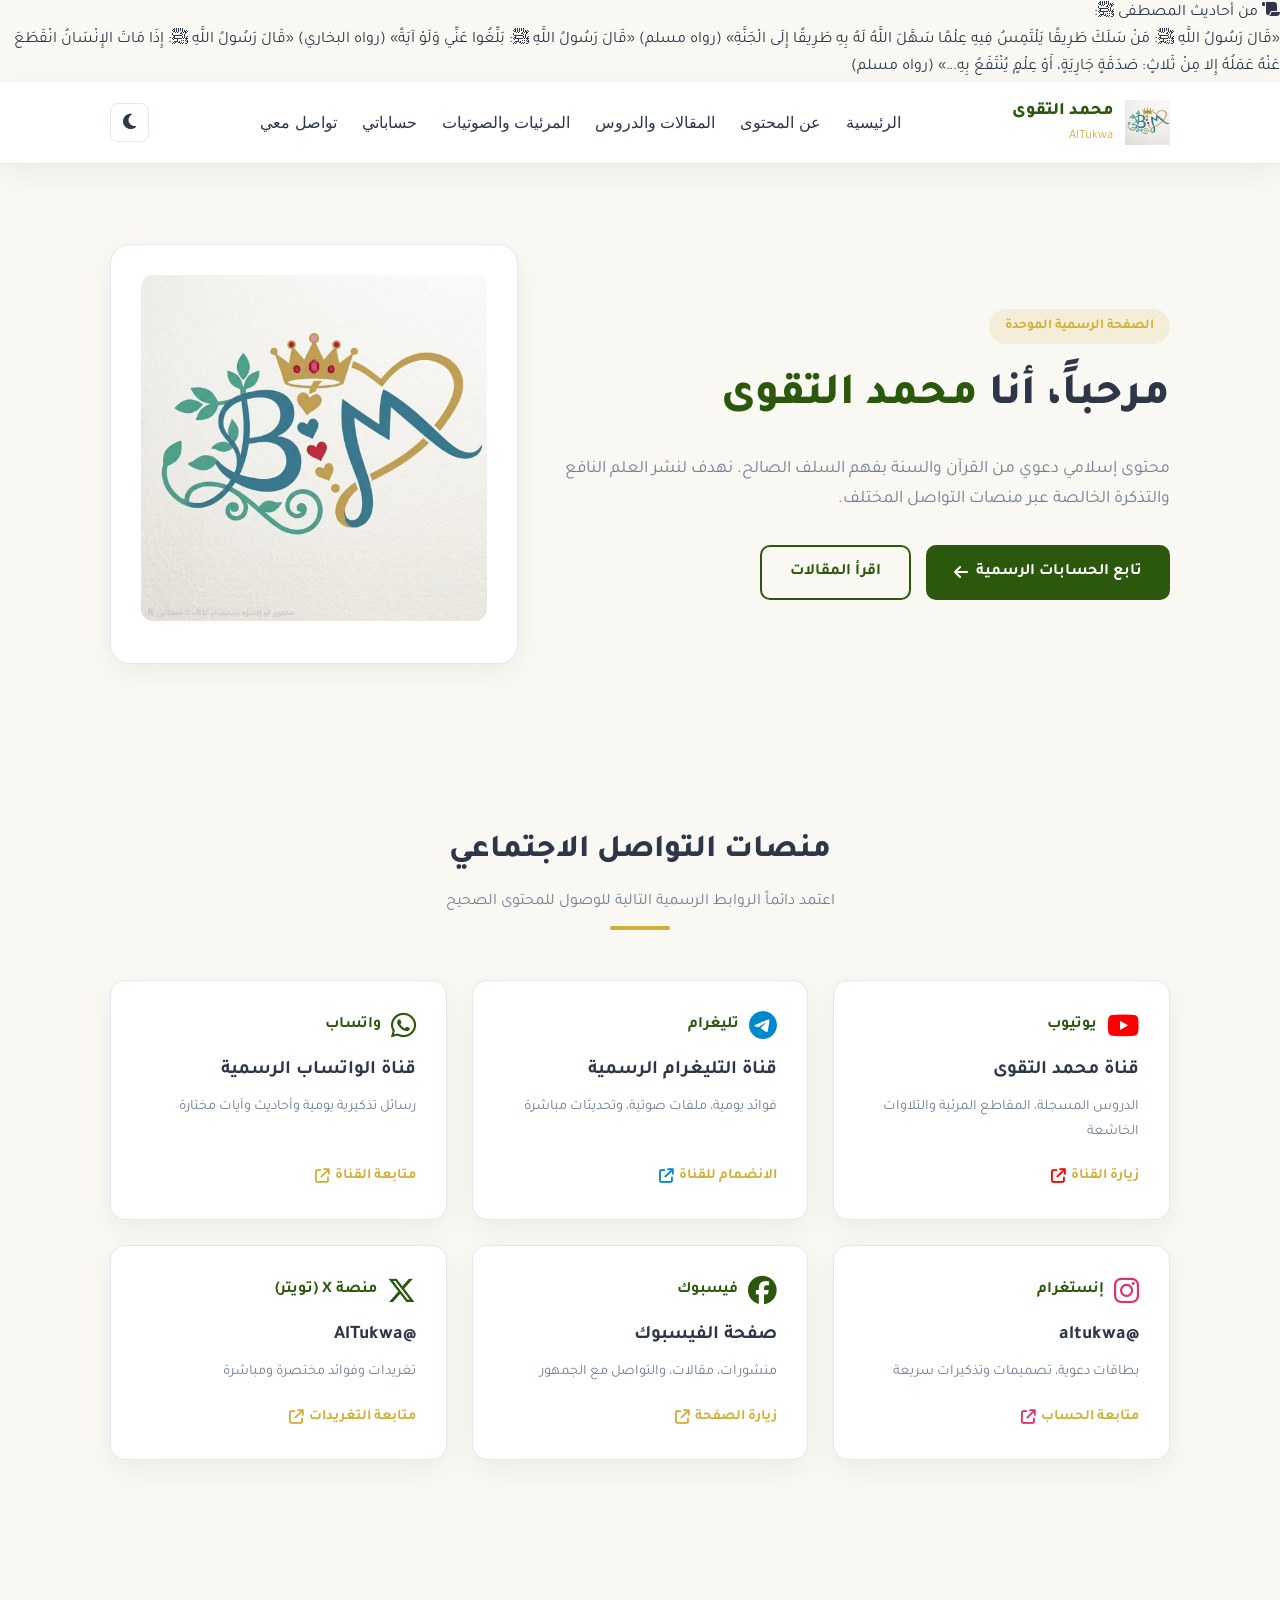
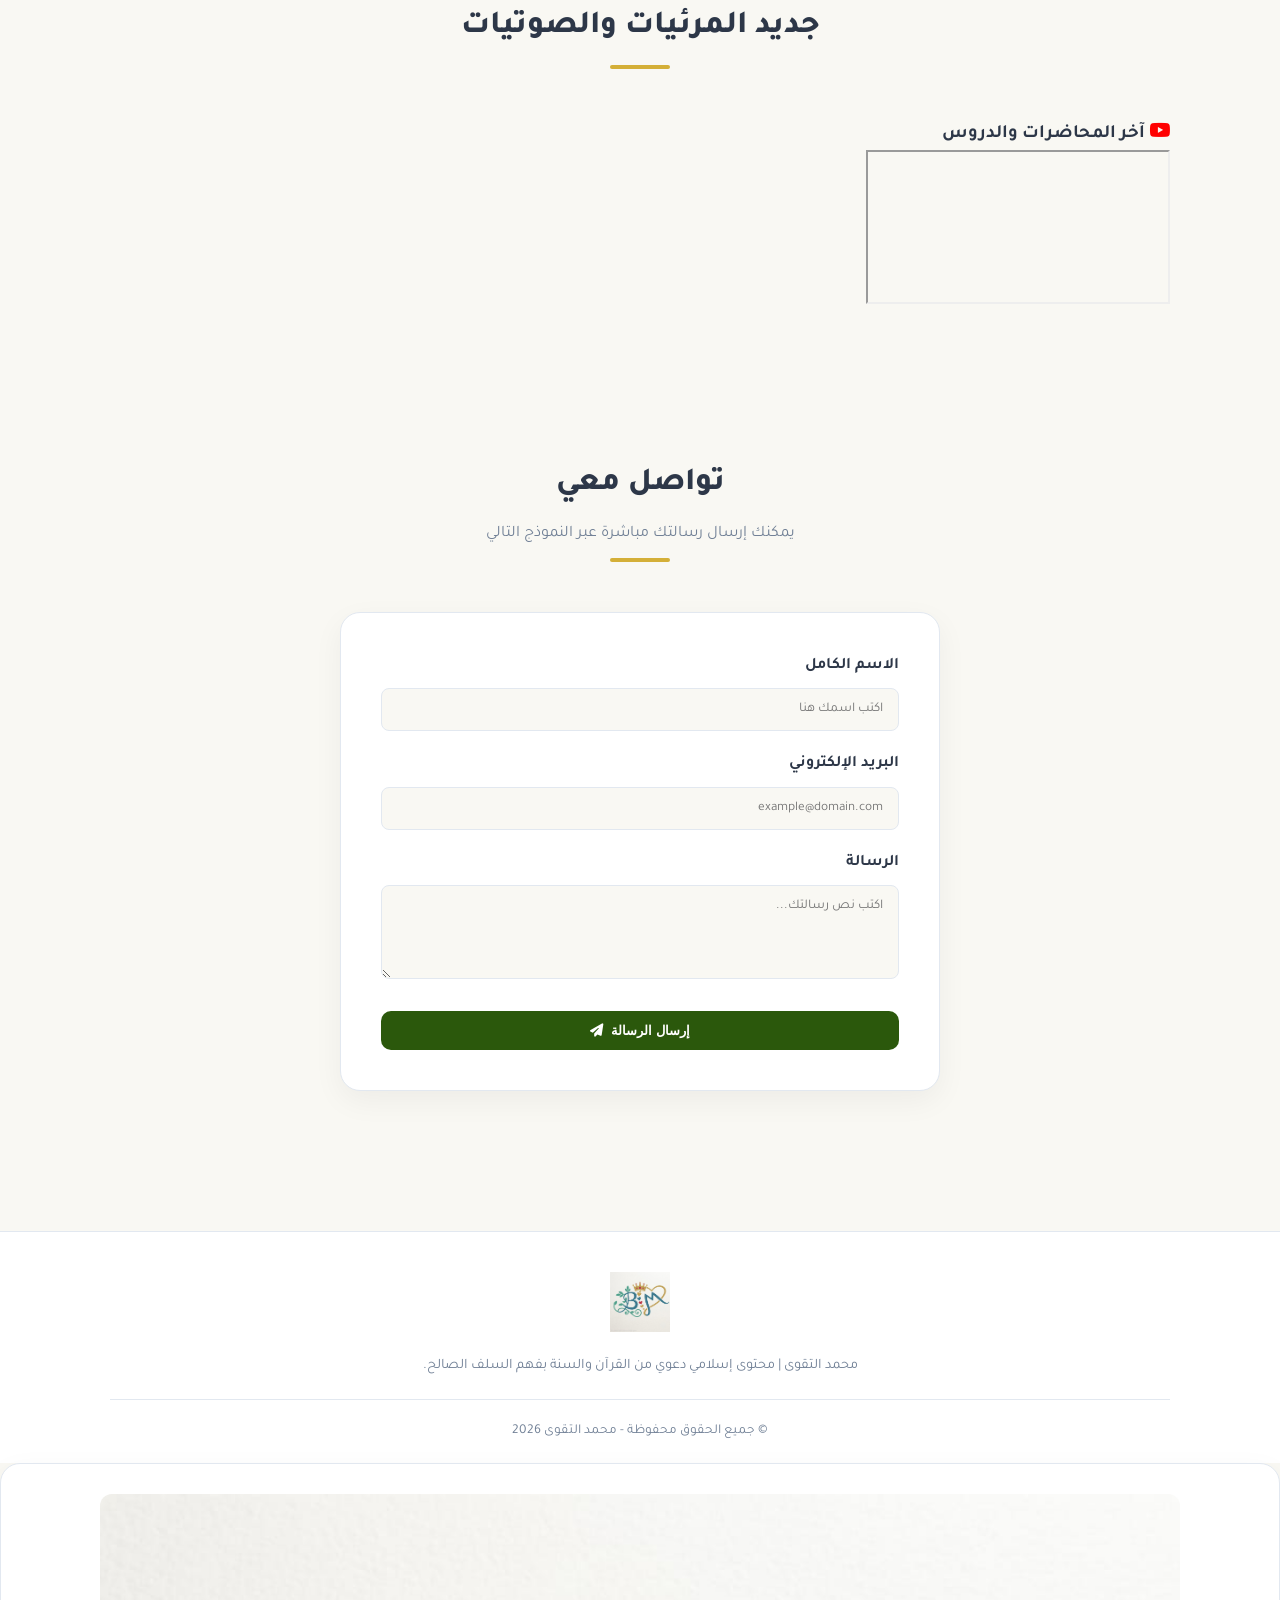
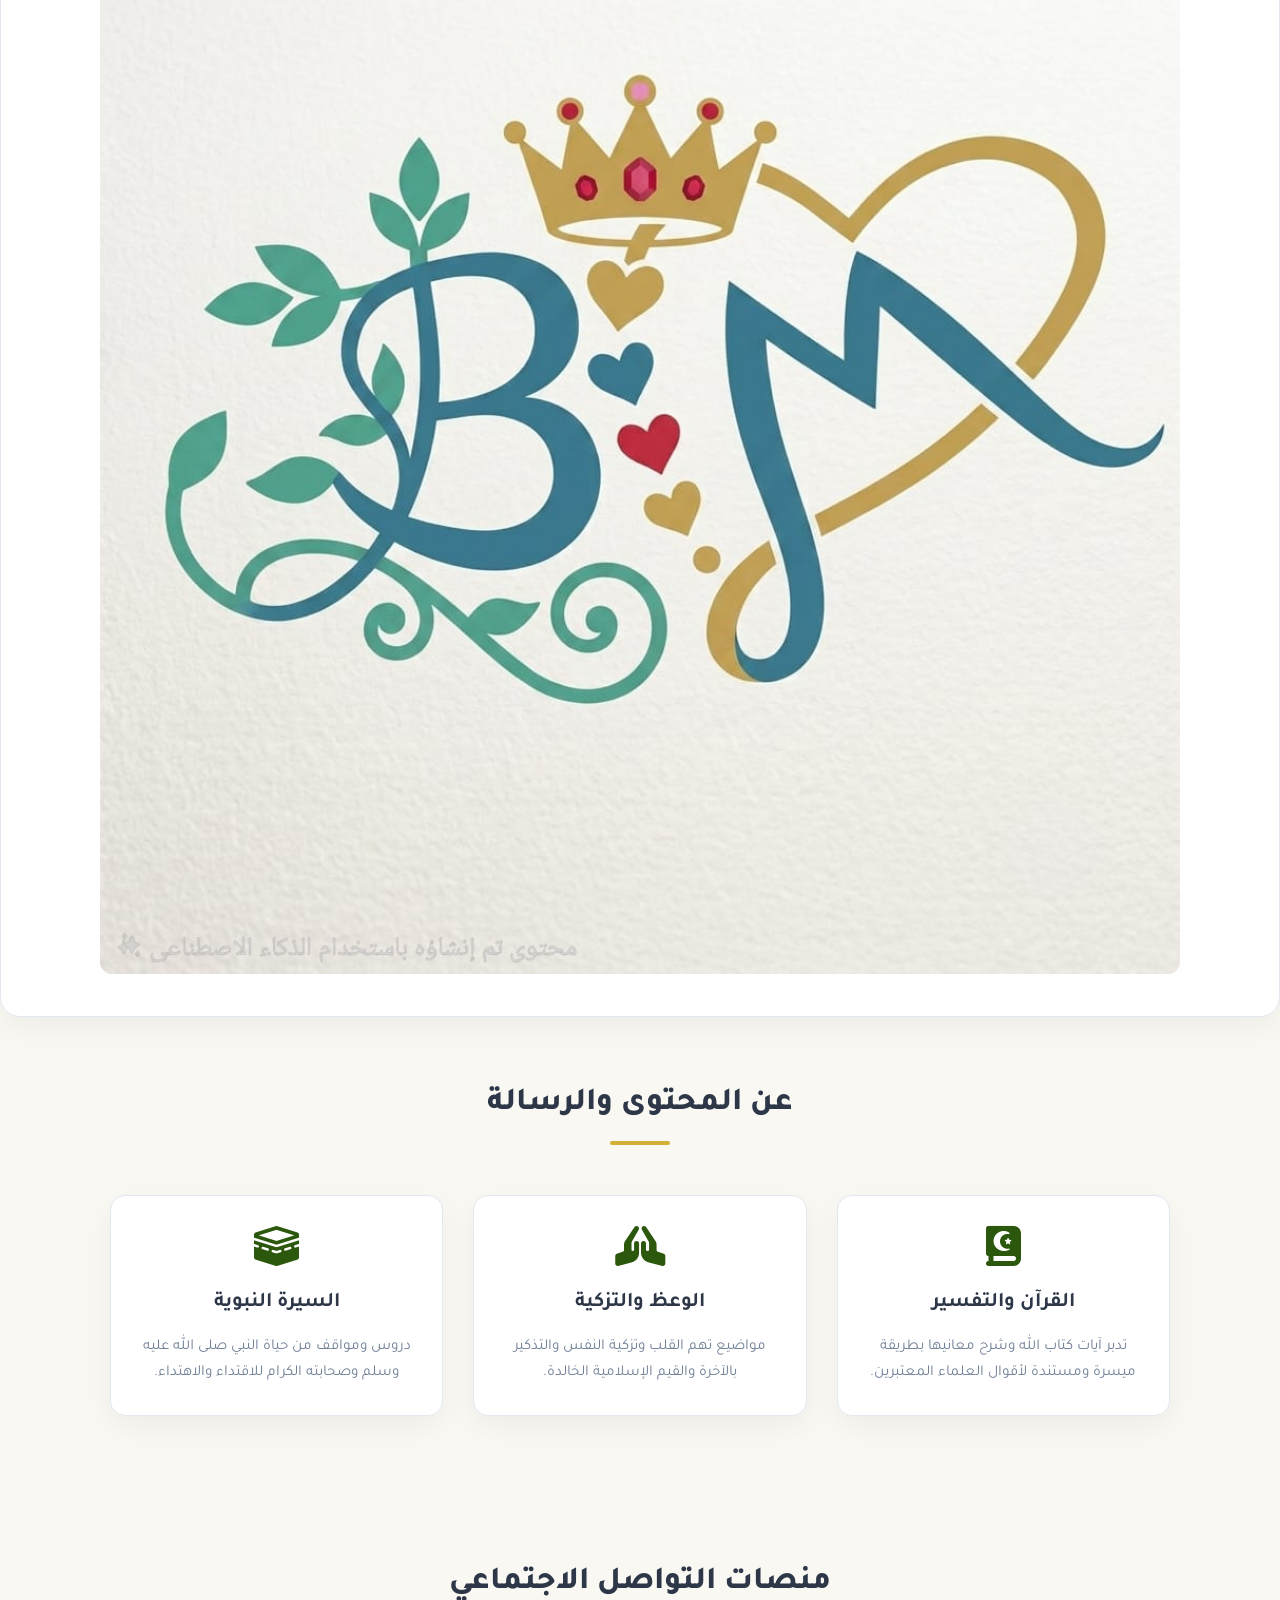
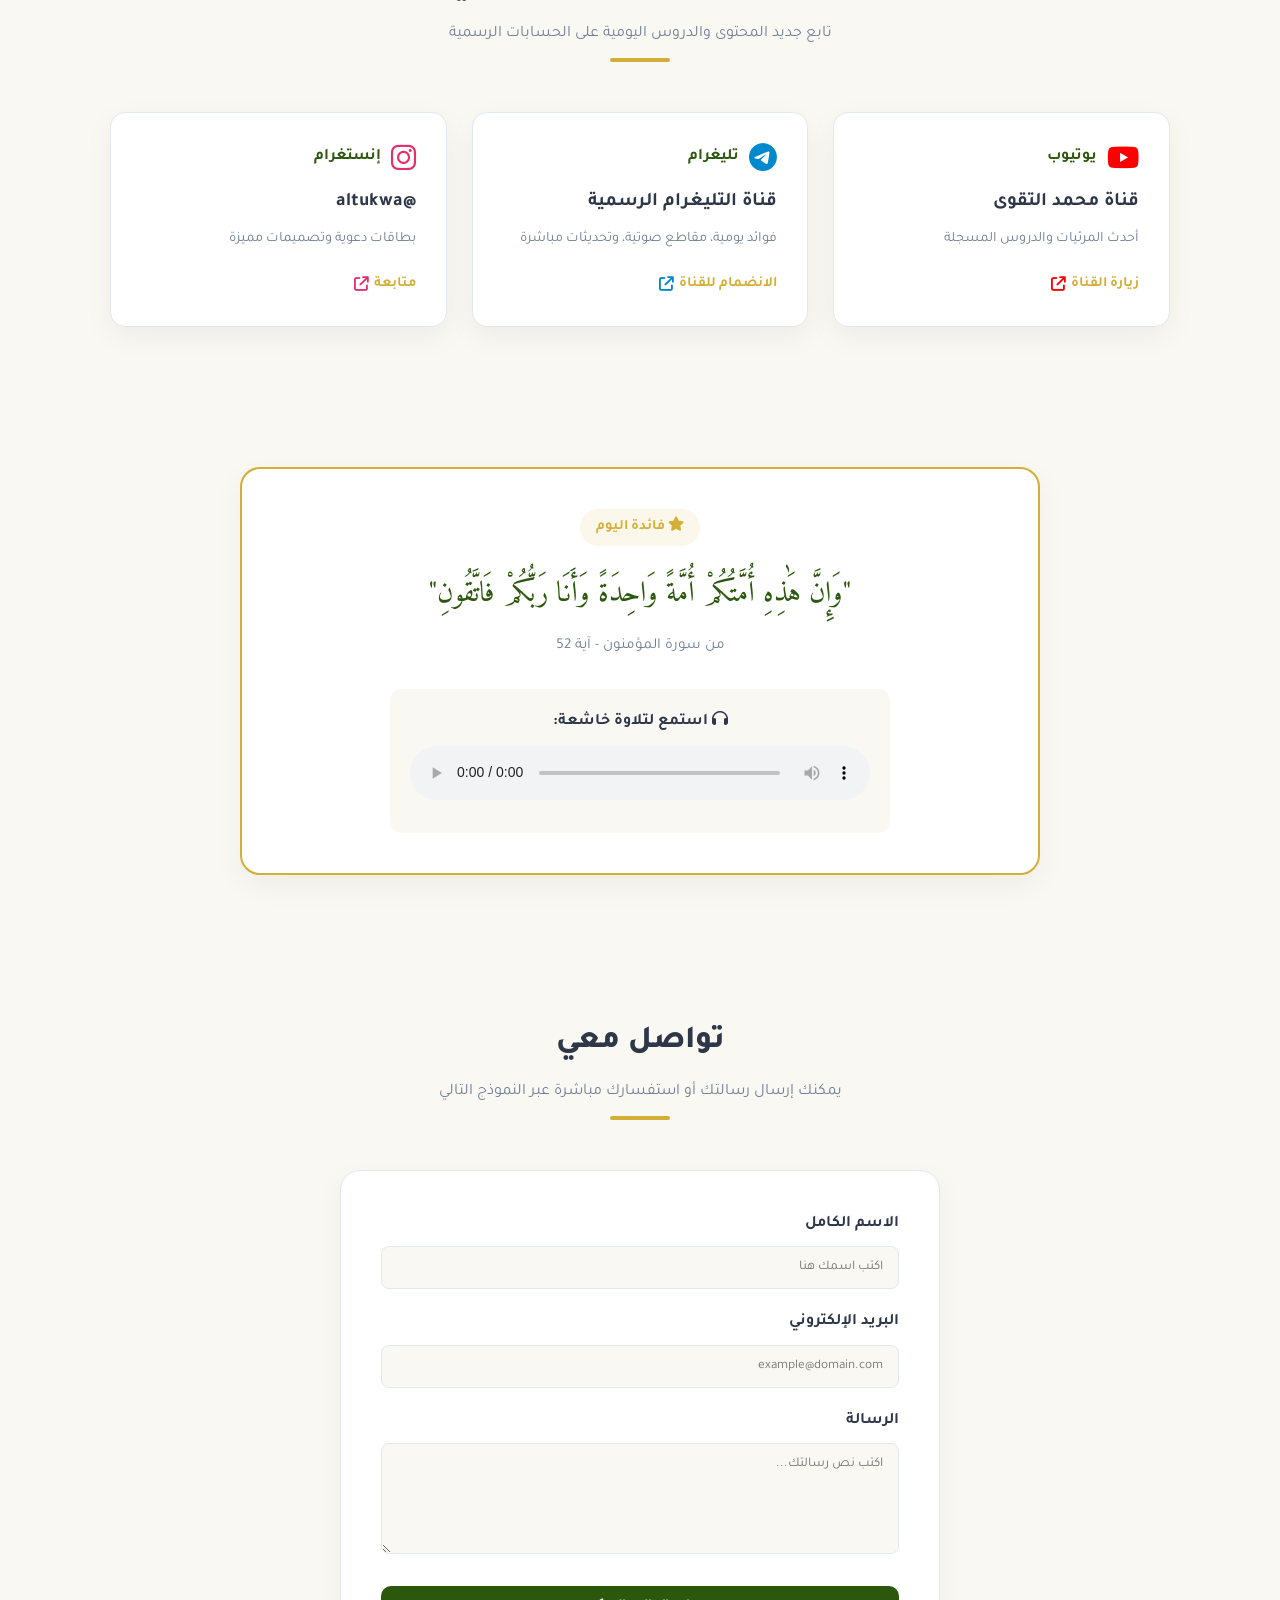
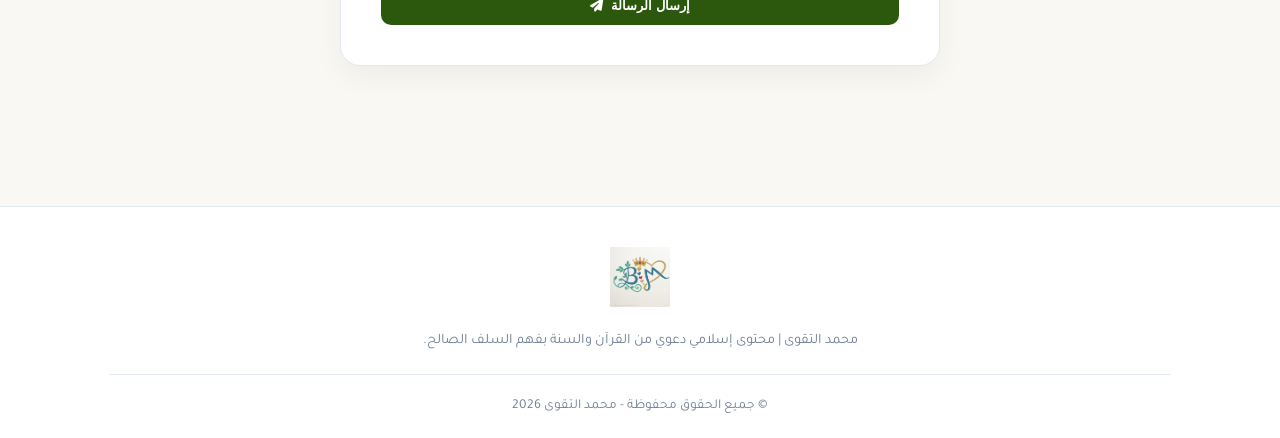
==== commit 9294f1fd: "index.html" ====
--- a/index.html
+++ b/index.html
@@ -3,7 +3,7 @@
 <head>
     <meta charset="UTF-8">
     <meta name="viewport" content="width=device-width, initial-scale=1.0">
-    <title>محمد التقوى | AlTukwa</title>
+    <title>محمد التقوى | AlTukwa - الصفحة الرسمية</title>
     <link rel="preconnect" href="https://fonts.googleapis.com">
     <link rel="preconnect" href="https://fonts.gstatic.com" crossorigin>
     <link href="https://fonts.googleapis.com/css2?family=Amiri:wght@400;700&family=Tajawal:wght@400;500;700;800&display=swap" rel="stylesheet">
@@ -12,9 +12,20 @@
 </head>
 <body>
 
+    <div class="news-ticker">
+        <div class="ticker-title"><i class="fa-solid fa-scroll"></i> من أحاديث المصطفى ﷺ:</div>
+        <div class="ticker-wrap">
+            <div class="ticker-move">
+                <span class="ticker-item">«قَالَ رَسُولُ اللَّهِ ﷺ: مَنْ سَلَكَ طَرِيقًا يَلْتَمِسُ فِيهِ عِلْمًا سَهَّلَ اللَّهُ لَهُ بِهِ طَرِيقًا إِلَى الْجَنَّةِ» (رواه مسلم)</span>
+                <span class="ticker-item">«قَالَ رَسُولُ اللَّهِ ﷺ: بَلِّغُوا عَنِّي وَلَوْ آيَةً» (رواه البخاري)</span>
+                <span class="ticker-item">«قَالَ رَسُولُ اللَّهِ ﷺ: إِذَا مَاتَ الإِنْسَانُ انْقَطَعَ عَنْهُ عَمَلُهُ إِلا مِنْ ثَلاثٍ: صَدَقَةٍ جَارِيَةٍ، أَوْ عِلْمٍ يُنْتَفَعُ بِهِ...» (رواه مسلم)</span>
+            </div>
+        </div>
+    </div>
+
     <header class="navbar">
         <div class="container nav-container">
-            <a href="#" class="logo">
+            <a href="index.html" class="logo">
                 <img src="logo.png" alt="BM Logo" class="logo-img">
                 <div class="logo-text">
                     <span class="brand-name">محمد التقوى</span>
@@ -22,29 +33,170 @@
                 </div>
             </a>
             <nav class="nav-links">
-                <a href="#hero" class="active">الرئيسية</a>
-                <a href="#about">عني</a>
-                <a href="#content">المحتوى</a>
-                <a href="#daily">فائدة اليوم</a>
+                <a href="index.html" class="active">الرئيسية</a>
+                <a href="#about">عن المحتوى</a>
+                <a href="articles.html">المقالات والدروس</a>
+                <a href="#media">المرئيات والصوتيات</a>
+                <a href="#social">حساباتي</a>
                 <a href="#contact">تواصل معي</a>
             </nav>
             <div class="nav-actions">
-                <button id="theme-toggle" class="theme-btn"><i class="fa-solid fa-moon"></i></button>
+                <button id="theme-toggle" class="theme-btn" title="تغيير المظهر"><i class="fa-solid fa-moon"></i></button>
             </div>
         </div>
     </header>
 
-    <section id="hero" class="hero-section">
+    <section class="hero-section">
         <div class="container hero-container">
             <div class="hero-content">
-                <span class="badge">الصفحة الرسمية</span>
+                <span class="badge">الصفحة الرسمية الموحدة</span>
                 <h1>مرحباً، أنا <span class="highlight">محمد التقوى</span></h1>
-                <p class="hero-desc">محتوى إسلامي دعوي من القرآن والسنة بفهم السلف الصالح. أشارك معكم الفوائد والتفاسير والسير العطرة عبر المنصات المختلفة.</p>
+                <p class="hero-desc">محتوى إسلامي دعوي من القرآن والسنة بفهم السلف الصالح. نهدف لنشر العلم النافع والتذكرة الخالصة عبر منصات التواصل المختلف.</p>
                 <div class="hero-btns">
-                    <a href="#content" class="btn btn-primary">استكشف المحتوى <i class="fa-solid fa-arrow-left"></i></a>
-                    <a href="#contact" class="btn btn-secondary">تواصل معي</a>
-                </div>
-            </div>
+                    <a href="#social" class="btn btn-primary">تابع الحسابات الرسمية <i class="fa-solid fa-arrow-left"></i></a>
+                    <a href="articles.html" class="btn btn-secondary">اقرأ المقالات</a>
+                </div>
+            </div>
+            <div class="hero-image">
+                <div class="logo-card">
+                    <img src="logo.png" alt="BM Logo Full" class="hero-logo-img">
+                </div>
+            </div>
+        </div>
+    </section>
+
+    <section id="social" class="content-section">
+        <div class="container">
+            <div class="section-title">
+                <h2>منصات التواصل الاجتماعي</h2>
+                <p>اعتمد دائماً الروابط الرسمية التالية للوصول للمحتوى الصحيح</p>
+                <div class="underline"></div>
+            </div>
+            <div class="social-grid">
+                
+                <a href="https://youtube.com/@altukwa?si=NV3nVuTEF2bggixY" target="_blank" class="social-card youtube">
+                    <div class="social-header">
+                        <i class="fa-brands fa-youtube"></i>
+                        <span>يوتيوب</span>
+                    </div>
+                    <h3>قناة محمد التقوى</h3>
+                    <p>الدروس المسجلة، المقاطع المرئية والتلاوات الخاشعة</p>
+                    <span class="link-btn">زيارة القناة <i class="fa-solid fa-arrow-up-right-from-square"></i></span>
+                </a>
+
+                <a href="https://t.me/AlTukwa" target="_blank" class="social-card telegram">
+                    <div class="social-header">
+                        <i class="fa-brands fa-telegram"></i>
+                        <span>تليغرام</span>
+                    </div>
+                    <h3>قناة التليغرام الرسمية</h3>
+                    <p>فوائد يومية، ملفات صوتية، وتحديثات مباشرة</p>
+                    <span class="link-btn">الانضمام للقناة <i class="fa-solid fa-arrow-up-right-from-square"></i></span>
+                </a>
+
+                <a href="https://whatsapp.com/channel/0029Vau6cAtDjiOU7ZjWyw3Y" target="_blank" class="social-card whatsapp">
+                    <div class="social-header">
+                        <i class="fa-brands fa-whatsapp"></i>
+                        <span>واتساب</span>
+                    </div>
+                    <h3>قناة الواتساب الرسمية</h3>
+                    <p>رسائل تذكيرية يومية وأحاديث وآيات مختارة</p>
+                    <span class="link-btn">متابعة القناة <i class="fa-solid fa-arrow-up-right-from-square"></i></span>
+                </a>
+
+                <a href="https://www.instagram.com/altukwa?igsh=NWs3M2QybmlkMzZ6" target="_blank" class="social-card instagram">
+                    <div class="social-header">
+                        <i class="fa-brands fa-instagram"></i>
+                        <span>إنستغرام</span>
+                    </div>
+                    <h3>@altukwa</h3>
+                    <p>بطاقات دعوية، تصميمات وتذكيرات سريعة</p>
+                    <span class="link-btn">متابعة الحساب <i class="fa-solid fa-arrow-up-right-from-square"></i></span>
+                </a>
+
+                <a href="https://www.facebook.com/share/1JUxxkvexM/" target="_blank" class="social-card facebook">
+                    <div class="social-header">
+                        <i class="fa-brands fa-facebook"></i>
+                        <span>فيسبوك</span>
+                    </div>
+                    <h3>صفحة الفيسبوك</h3>
+                    <p>منشورات، مقالات، والتواصل مع الجمهور</p>
+                    <span class="link-btn">زيارة الصفحة <i class="fa-solid fa-arrow-up-right-from-square"></i></span>
+                </a>
+
+                <a href="https://x.com/AlTukwa?t=ui8bMWdCxwF-Il_U6tTIBA&s=09" target="_blank" class="social-card twitter">
+                    <div class="social-header">
+                        <i class="fa-brands fa-x-twitter"></i>
+                        <span>منصة X (تويتر)</span>
+                    </div>
+                    <h3>@AlTukwa</h3>
+                    <p>تغريدات وفوائد مختصرة ومباشرة</p>
+                    <span class="link-btn">متابعة التغريدات <i class="fa-solid fa-arrow-up-right-from-square"></i></span>
+                </a>
+
+            </div>
+        </div>
+    </section>
+
+    <section id="media" class="daily-section">
+        <div class="container">
+            <div class="section-title">
+                <h2>جديد المرئيات والصوتيات</h2>
+                <div class="underline"></div>
+            </div>
+            <div class="media-container">
+                <div class="video-box">
+                    <h3><i class="fa-brands fa-youtube" style="color:red;"></i> آخر المحاضرات والدروس</h3>
+                    <div class="iframe-container">
+                        <iframe src="https://www.youtube.com/embed?listType=playlist&list=UU" title="YouTube video" allowfullscreen></iframe>
+                    </div>
+                </div>
+            </div>
+        </div>
+    </section>
+
+    <section id="contact" class="contact-section">
+        <div class="container">
+            <div class="section-title">
+                <h2>تواصل معي</h2>
+                <p>يمكنك إرسال رسالتك مباشرة عبر النموذج التالي</p>
+                <div class="underline"></div>
+            </div>
+            <div class="contact-wrapper">
+                <form class="contact-form" action="https://formspree.io/f/xoqgzpze" method="POST">
+                    <div class="form-group">
+                        <label for="name">الاسم الكامل</label>
+                        <input type="text" id="name" name="name" placeholder="اكتب اسمك هنا" required>
+                    </div>
+                    <div class="form-group">
+                        <label for="email">البريد الإلكتروني</label>
+                        <input type="email" id="email" name="email" placeholder="example@domain.com" required>
+                    </div>
+                    <div class="form-group">
+                        <label for="message">الرسالة</label>
+                        <textarea id="message" name="message" rows="4" placeholder="اكتب نص رسالتك..." required></textarea>
+                    </div>
+                    <button type="submit" class="btn btn-primary btn-full">إرسال الرسالة <i class="fa-solid fa-paper-plane"></i></button>
+                </form>
+            </div>
+        </div>
+    </section>
+
+    <footer class="footer">
+        <div class="container footer-container">
+            <div class="footer-brand">
+                <img src="logo.png" alt="BM Logo" class="footer-logo">
+                <p>محمد التقوى | محتوى إسلامي دعوي من القرآن والسنة بفهم السلف الصالح.</p>
+            </div>
+            <div class="footer-copyright">
+                <p>&copy; جميع الحقوق محفوظة - محمد التقوى 2026</p>
+            </div>
+        </div>
+    </footer>
+
+    <script src="script.js"></script>
+</body>
+</html>
             <div class="hero-image">
                 <div class="logo-card">
                     <img src="logo.png" alt="BM Logo Full" class="hero-logo-img">
--- a/style.css
+++ b/style.css
@@ -1 +1,506 @@
-*{box-sizing:border-box}html{scroll-behavior:smooth}body{margin:0;background:#07111f;color:#f7f5ef;font-family:Cairo,Arial,sans-serif;line-height:1.8;transition:.3s}a{text-decoration:none;color:inherit}button{font:inherit}body:before{content:"";position:fixed;inset:0;pointer-events:none;opacity:.025;background-image:linear-gradient(45deg,#fff 1px,transparent 1px),linear-gradient(-45deg,#fff 1px,transparent 1px);background-size:42px 42px}.topbar{position:sticky;top:0;z-index:20;height:72px;display:flex;align-items:center;gap:28px;padding:0 max(22px,calc((100% - 1120px)/2));background:#07111fe8;border-bottom:1px solid #ffffff12;backdrop-filter:blur(18px)}.brand{display:flex;align-items:center;gap:10px;font-weight:800;white-space:nowrap}.brand-mark{width:36px;height:36px;border-radius:50%;display:grid;place-items:center;background:linear-gradient(145deg,#f2dba8,#a97832);color:#16202c;font-family:Amiri;font-size:22px}.topbar nav{display:flex;gap:24px;margin-right:auto;color:#aeb9c8;font-size:13px}.topbar nav a:hover{color:#e7c983}.theme-btn{border:1px solid #ffffff18;background:#ffffff08;color:#f1d99d;width:38px;height:38px;border-radius:12px;cursor:pointer}.hero{position:relative;min-height:650px;display:grid;place-items:center;text-align:center;overflow:hidden;background:radial-gradient(circle at 50% 20%,#d2ad5d20,transparent 25rem)}.hero:after{content:"";position:absolute;inset:auto 0 0;height:180px;background:linear-gradient(transparent,#07111f)}.hero-inner{position:relative;z-index:2;width:min(760px,calc(100% - 32px));padding:75px 0}.pattern{position:absolute;width:520px;height:520px;border:1px solid #d7b56d17;transform:rotate(45deg);border-radius:70px;box-shadow:0 0 0 70px #d7b56d05,0 0 0 140px #d7b56d03}.portrait{width:118px;height:118px;margin:0 auto 16px;border-radius:50%;display:grid;place-items:center;font:700 60px Amiri;color:#18202b;background:linear-gradient(145deg,#f6e3b2,#b3843e);border:4px solid #fff;box-shadow:0 20px 70px #0008,0 0 0 9px #d7b56d0c}.verified{display:inline-block;padding:3px 11px;border-radius:20px;background:#d7b56d12;color:#e7cb91;border:1px solid #d7b56d30;font-size:11px}.handle{direction:ltr;color:#aeb9c8;font-size:13px;margin:8px 0 0}h1{font-size:clamp(42px,8vw,76px);line-height:1.15;margin:0;font-weight:800;letter-spacing:-2px}.hero-sub{font:700 21px Amiri;color:#e7cb91;margin:8px 0}.hero-text{max-width:580px;margin:12px auto;color:#aeb9c8;font-size:14px}.actions{display:flex;justify-content:center;gap:12px;flex-wrap:wrap;margin-top:24px}.btn{padding:12px 22px;border-radius:14px;font-size:13px;font-weight:700;border:1px solid #ffffff18;display:inline-block}.btn.primary{background:linear-gradient(135deg,#e8cf91,#ae7d34);color:#111b27}.btn.ghost{background:#ffffff08}.mini{display:flex;justify-content:center;gap:18px;margin-top:22px;color:#8f9bad;font-size:11px}.mini a:hover{color:#e7cb91}.section{width:min(1040px,calc(100% - 32px));margin:auto;padding:86px 0}.head{margin-bottom:28px}.head.row{display:flex;justify-content:space-between;align-items:end;gap:20px}.eyebrow{display:block;color:#d7b56d;font-size:10px;font-weight:800;letter-spacing:3px;direction:ltr}.head h2,.cta h2{font-size:30px;margin:3px 0 4px}.head p{color:#8996a8;margin:0;font-size:13px}.about-card{display:grid;grid-template-columns:80px 1fr;gap:20px;padding:32px;border:1px solid #ffffff12;border-radius:25px;background:#ffffff06}.quote{font:700 90px Amiri;color:#d7b56d30;line-height:.8}.about-card p{margin:0 0 10px;font-size:16px}.muted{color:#8f9bad!important;font-size:13px!important}.cards{display:grid;grid-template-columns:repeat(4,1fr);gap:14px}.content-card{text-align:right;min-height:190px;padding:22px;border:1px solid #ffffff12;border-radius:22px;background:#ffffff06;color:#fff;cursor:pointer;transition:.2s}.content-card:hover{transform:translateY(-5px);border-color:#d7b56d55;background:#d7b56d0b}.card-icon{display:grid;place-items:center;width:45px;height:45px;border-radius:14px;background:#d7b56d12;color:#e5c986;font-size:20px;margin-bottom:26px}.content-card strong,.content-card small{display:block}.content-card strong{font-size:17px}.content-card small{color:#8f9bad;font-size:11px;margin-top:3px}.content-card b{display:block;color:#d7b56d;margin-top:12px}.feature{position:relative;text-align:center;padding:58px 25px;border:1px solid #d7b56d25;border-radius:28px;background:radial-gradient(circle at 50% 0,#d7b56d12,transparent 28rem),#ffffff04}.feature-symbol{font:400 30px Amiri;color:#d7b56d}.feature blockquote{font:700 26px Amiri;max-width:720px;margin:15px auto 4px}.feature p{color:#8f9bad;font-size:11px}.feature-actions{display:flex;justify-content:center;gap:8px;flex-wrap:wrap;margin-top:20px}.small-btn{border:1px solid #ffffff16;background:#ffffff08;color:#d9e0e9;padding:8px 13px;border-radius:11px;font-size:11px;cursor:pointer}.text-link{color:#d7b56d;font-size:12px}.video-grid{display:grid;grid-template-columns:repeat(2,1fr);gap:15px}.video{min-height:230px;border-radius:23px;display:flex;flex-direction:column;align-items:center;justify-content:center;text-align:center;gap:4px;border:1px solid #ffffff12;background:radial-gradient(circle at 50% 35%,#d7b56d14,transparent 13rem),#ffffff05}.video:hover{border-color:#d7b56d55}.play{width:54px;height:54px;border-radius:50%;display:grid;place-items:center;background:#d7b56d;color:#17202b;margin-bottom:12px}.video small{color:#8491a3;font-size:11px}.social-grid{display:grid;grid-template-columns:repeat(3,1fr);gap:13px}.social{display:grid;grid-template-columns:48px 1fr 20px;align-items:center;gap:13px;padding:15px;border:1px solid #ffffff12;border-radius:18px;background:#ffffff05}.social:hover{border-color:#d7b56d55}.social>span{width:48px;height:48px;display:grid;place-items:center;border-radius:15px;background:#ffffff09;color:#e7cb91;font-size:22px}.social strong,.social small{display:block}.social small{color:#8996a8;font-size:10px;direction:ltr;text-align:right}.social b{color:#d7b56d}.cta{width:min(1040px,calc(100% - 32px));margin:0 auto 80px;padding:36px;border-radius:26px;border:1px solid #d7b56d28;background:#d7b56d0b;display:flex;align-items:center;justify-content:space-between;gap:20px}.cta h2{margin:4px 0}.cta p{margin:0;color:#8996a8;font-size:12px}footer{width:min(1040px,calc(100% - 32px));margin:auto;padding:28px 0 35px;border-top:1px solid #ffffff10;display:flex;justify-content:space-between;align-items:center;color:#758296;font-size:10px}footer .footer-brand{display:flex;align-items:center;gap:9px;color:#cbd3dd}footer .brand-mark{width:30px;height:30px;font-size:18px}footer>a{color:#d7b56d}.toast{position:fixed;bottom:25px;left:50%;transform:translate(-50%,20px);opacity:0;z-index:50;padding:10px 16px;border-radius:12px;background:#e5cb8e;color:#17202b;font-size:11px;font-weight:800;transition:.2s}.toast.show{opacity:1;transform:translate(-50%,0)}.modal{position:fixed;inset:0;z-index:40;background:#0009;display:none;place-items:center;padding:20px}.modal.open{display:grid}.modal-box{position:relative;width:min(430px,100%);padding:32px;border-radius:24px;border:1px solid #ffffff18;background:#0d1a2b;box-shadow:0 30px 90px #000b}.modal-box h3{font-size:25px;margin:5px 0}.modal-box p{color:#8f9bad;font-size:12px}.close{position:absolute;top:12px;left:12px;width:32px;height:32px;border-radius:10px;border:1px solid #ffffff15;background:#ffffff08;color:#fff;font-size:22px;cursor:pointer}.light{background:#f5f1e8;color:#17202b}.light .topbar{background:#f5f1e8e8;border-color:#00000012}.light .head h2,.light .content-card,.light .social,.light .feature blockquote{color:#17202b}.light .head p,.light .hero-text,.light .mini,.light .content-card small,.light .social small,.light .cta p{color:#5e6a79}.light .hero:after{background:linear-gradient(transparent,#f5f1e8)}.light .feature,.light .content-card,.light .social,.light .about-card,.light .video{background:#ffffffaa;border-color:#00000012}.light .modal-box{background:#fff;color:#17202b}.light footer{border-color:#00000012}@media(max-width:760px){.topbar{height:62px;padding:0 15px}.topbar nav{display:none}.topbar .theme-btn{margin-right:auto}.hero{min-height:600px}.hero-inner{padding:60px 0}.cards{grid-template-columns:repeat(2,1fr)}.social-grid,.video-grid{grid-template-columns:1fr}.section{padding:65px 0}.head.row{align-items:start}.cta{flex-direction:column;align-items:flex-start;margin-bottom:55px}footer{flex-direction:column;gap:12px;text-align:center}}@media(max-width:430px){.cards{grid-template-columns:1fr}.about-card{grid-template-columns:1fr;padding:24px}.quote{display:none}.hero-sub{font-size:18px}}
+/* CSS Stylesheet - Modern Islamic Personal Website */
+
+:root {
+    --primary-color: #2b580c;
+    --primary-light: #639a67;
+    --accent-gold: #d4af37;
+    --bg-light: #f9f8f3;
+    --card-bg: #ffffff;
+    --text-color: #2d3748;
+    --text-muted: #718096;
+    --border-color: #e2e8f0;
+    --shadow: 0 10px 30px rgba(0, 0, 0, 0.05);
+    --transition: all 0.3s ease;
+}
+
+[data-theme="dark"] {
+    --bg-light: #121811;
+    --card-bg: #1c241a;
+    --text-color: #f7fafc;
+    --text-muted: #a0aec0;
+    --border-color: #2d3748;
+    --shadow: 0 10px 30px rgba(0, 0, 0, 0.3);
+}
+
+* {
+    margin: 0;
+    padding: 0;
+    box-sizing: border-box;
+}
+
+html {
+    scroll-behavior: smooth;
+}
+
+body {
+    font-family: 'Tajawal', sans-serif;
+    background-color: var(--bg-light);
+    color: var(--text-color);
+    line-height: 1.7;
+    transition: var(--transition);
+}
+
+.container {
+    max-width: 1100px;
+    margin: 0 auto;
+    padding: 0 20px;
+}
+
+/* Navbar */
+.navbar {
+    position: sticky;
+    top: 0;
+    background-color: var(--card-bg);
+    border-bottom: 1px solid var(--border-color);
+    z-index: 1000;
+    box-shadow: var(--shadow);
+}
+
+.nav-container {
+    display: flex;
+    justify-content: space-between;
+    align-items: center;
+    padding: 15px 20px;
+}
+
+.logo {
+    display: flex;
+    align-items: center;
+    gap: 12px;
+    text-decoration: none;
+    color: var(--text-color);
+}
+
+.logo-img {
+    width: 45px;
+    height: 45px;
+    object-fit: contain;
+}
+
+.logo-text {
+    display: flex;
+    flex-direction: column;
+}
+
+.brand-name {
+    font-weight: 800;
+    font-size: 1.1rem;
+    color: var(--primary-color);
+}
+
+.brand-sub {
+    font-size: 0.8rem;
+    color: var(--accent-gold);
+}
+
+.nav-links {
+    display: flex;
+    gap: 25px;
+}
+
+.nav-links a {
+    text-decoration: none;
+    color: var(--text-color);
+    font-weight: 500;
+    transition: var(--transition);
+}
+
+.nav-links a:hover, .nav-links a.active {
+    color: var(--primary-color);
+    font-weight: 700;
+}
+
+.theme-btn {
+    background: none;
+    border: 1px solid var(--border-color);
+    color: var(--text-color);
+    padding: 8px 12px;
+    border-radius: 8px;
+    cursor: pointer;
+    font-size: 1.1rem;
+    transition: var(--transition);
+}
+
+.theme-btn:hover {
+    background-color: var(--border-color);
+}
+
+/* Hero Section */
+.hero-section {
+    padding: 80px 0;
+}
+
+.hero-container {
+    display: grid;
+    grid-template-columns: 1.2fr 0.8fr;
+    align-items: center;
+    gap: 40px;
+}
+
+.badge {
+    background-color: rgba(212, 175, 55, 0.15);
+    color: var(--accent-gold);
+    padding: 6px 16px;
+    border-radius: 20px;
+    font-size: 0.85rem;
+    font-weight: 700;
+    display: inline-block;
+    margin-bottom: 15px;
+}
+
+.hero-content h1 {
+    font-size: 2.8rem;
+    font-weight: 800;
+    margin-bottom: 20px;
+}
+
+.highlight {
+    color: var(--primary-color);
+}
+
+.hero-desc {
+    color: var(--text-muted);
+    font-size: 1.1rem;
+    margin-bottom: 30px;
+}
+
+.hero-btns {
+    display: flex;
+    gap: 15px;
+}
+
+.btn {
+    display: inline-flex;
+    align-items: center;
+    gap: 8px;
+    padding: 12px 28px;
+    border-radius: 10px;
+    text-decoration: none;
+    font-weight: 700;
+    transition: var(--transition);
+    cursor: pointer;
+    border: none;
+}
+
+.btn-primary {
+    background-color: var(--primary-color);
+    color: #ffffff;
+}
+
+.btn-primary:hover {
+    background-color: var(--primary-light);
+    transform: translateY(-2px);
+}
+
+.btn-secondary {
+    background-color: transparent;
+    border: 2px solid var(--primary-color);
+    color: var(--primary-color);
+}
+
+.btn-secondary:hover {
+    background-color: var(--primary-color);
+    color: #ffffff;
+}
+
+.logo-card {
+    background-color: var(--card-bg);
+    padding: 30px;
+    border-radius: 20px;
+    box-shadow: var(--shadow);
+    border: 1px solid var(--border-color);
+    text-align: center;
+}
+
+.hero-logo-img {
+    max-width: 100%;
+    height: auto;
+    border-radius: 12px;
+}
+
+/* Sections General */
+.section-title {
+    text-align: center;
+    margin-bottom: 50px;
+}
+
+.section-title h2 {
+    font-size: 2rem;
+    font-weight: 800;
+    margin-bottom: 10px;
+}
+
+.section-title p {
+    color: var(--text-muted);
+}
+
+.underline {
+    width: 60px;
+    height: 4px;
+    background-color: var(--accent-gold);
+    margin: 10px auto 0;
+    border-radius: 2px;
+}
+
+/* About Section */
+.about-section {
+    padding: 60px 0;
+}
+
+.about-grid {
+    display: grid;
+    grid-template-columns: repeat(auto-fit, minmax(280px, 1fr));
+    gap: 30px;
+}
+
+.about-card {
+    background-color: var(--card-bg);
+    padding: 30px;
+    border-radius: 15px;
+    border: 1px solid var(--border-color);
+    box-shadow: var(--shadow);
+    text-align: center;
+    transition: var(--transition);
+}
+
+.about-card:hover {
+    transform: translateY(-5px);
+}
+
+.card-icon {
+    font-size: 2.5rem;
+    color: var(--primary-color);
+    margin-bottom: 20px;
+}
+
+.about-card h3 {
+    margin-bottom: 12px;
+    font-size: 1.3rem;
+}
+
+.about-card p {
+    color: var(--text-muted);
+    font-size: 0.95rem;
+}
+
+/* Content Section */
+.content-section {
+    padding: 80px 0;
+}
+
+.social-grid {
+    display: grid;
+    grid-template-columns: repeat(auto-fit, minmax(300px, 1fr));
+    gap: 25px;
+}
+
+.social-card {
+    background-color: var(--card-bg);
+    padding: 30px;
+    border-radius: 15px;
+    border: 1px solid var(--border-color);
+    box-shadow: var(--shadow);
+    text-decoration: none;
+    color: var(--text-color);
+    transition: var(--transition);
+    display: flex;
+    flex-direction: column;
+}
+
+.social-card:hover {
+    transform: translateY(-5px);
+    border-color: var(--accent-gold);
+}
+
+.social-header {
+    display: flex;
+    align-items: center;
+    gap: 10px;
+    margin-bottom: 15px;
+    font-weight: 700;
+    color: var(--primary-color);
+}
+
+.social-header i {
+    font-size: 1.8rem;
+}
+
+.youtube i { color: #ff0000; }
+.telegram i { color: #0088cc; }
+.instagram i { color: #e1306c; }
+
+.social-card h3 {
+    font-size: 1.2rem;
+    margin-bottom: 8px;
+}
+
+.social-card p {
+    color: var(--text-muted);
+    font-size: 0.9rem;
+    margin-bottom: 20px;
+    flex-grow: 1;
+}
+
+.link-btn {
+    color: var(--accent-gold);
+    font-weight: 700;
+    font-size: 0.9rem;
+    display: flex;
+    align-items: center;
+    gap: 6px;
+}
+
+/* Daily Inspiration */
+.daily-section {
+    padding: 60px 0;
+}
+
+.daily-card {
+    background-color: var(--card-bg);
+    border: 2px solid var(--accent-gold);
+    padding: 40px;
+    border-radius: 20px;
+    text-align: center;
+    box-shadow: var(--shadow);
+    max-width: 800px;
+    margin: 0 auto;
+}
+
+.daily-badge {
+    background-color: rgba(212, 175, 55, 0.1);
+    color: var(--accent-gold);
+    padding: 6px 16px;
+    border-radius: 20px;
+    font-size: 0.9rem;
+    font-weight: 700;
+    display: inline-block;
+    margin-bottom: 20px;
+}
+
+.quran-quote {
+    font-family: 'Amiri', serif;
+    font-size: 1.8rem;
+    line-height: 2;
+    color: var(--primary-color);
+    margin-bottom: 10px;
+}
+
+.quote-subtitle {
+    color: var(--text-muted);
+    margin-bottom: 30px;
+    font-size: 0.95rem;
+}
+
+.audio-box {
+    background-color: var(--bg-light);
+    padding: 20px;
+    border-radius: 12px;
+    display: inline-block;
+    width: 100%;
+    max-width: 500px;
+}
+
+.audio-box p {
+    margin-bottom: 10px;
+    font-weight: 600;
+}
+
+.audio-box audio {
+    width: 100%;
+}
+
+/* Contact Section */
+.contact-section {
+    padding: 80px 0;
+}
+
+.contact-wrapper {
+    max-width: 600px;
+    margin: 0 auto;
+    background-color: var(--card-bg);
+    padding: 40px;
+    border-radius: 20px;
+    box-shadow: var(--shadow);
+    border: 1px solid var(--border-color);
+}
+
+.form-group {
+    margin-bottom: 20px;
+}
+
+.form-group label {
+    display: block;
+    margin-bottom: 8px;
+    font-weight: 600;
+}
+
+.form-group input, .form-group textarea {
+    width: 100%;
+    padding: 12px 15px;
+    border-radius: 8px;
+    border: 1px solid var(--border-color);
+    background-color: var(--bg-light);
+    color: var(--text-color);
+    font-family: 'Tajawal', sans-serif;
+    transition: var(--transition);
+}
+
+.form-group input:focus, .form-group textarea:focus {
+    outline: none;
+    border-color: var(--primary-color);
+}
+
+.btn-full {
+    width: 100%;
+    justify-content: center;
+}
+
+/* Footer */
+.footer {
+    background-color: var(--card-bg);
+    border-top: 1px solid var(--border-color);
+    padding: 40px 0 20px;
+    margin-top: 60px;
+}
+
+.footer-container {
+    display: flex;
+    flex-direction: column;
+    align-items: center;
+    gap: 20px;
+    text-align: center;
+}
+
+.footer-logo {
+    width: 60px;
+    margin-bottom: 10px;
+}
+
+.footer-brand p {
+    color: var(--text-muted);
+    font-size: 0.9rem;
+}
+
+.footer-copyright {
+    color: var(--text-muted);
+    font-size: 0.85rem;
+    border-top: 1px solid var(--border-color);
+    padding-top: 20px;
+    width: 100%;
+}
+
+/* Responsive Design */
+@media (max-width: 768px) {
+    .hero-container {
+        grid-template-columns: 1fr;
+        text-align: center;
+    }
+
+    .hero-btns {
+        justify-content: center;
+    }
+
+    .nav-links {
+        display: none;
+    }
+}
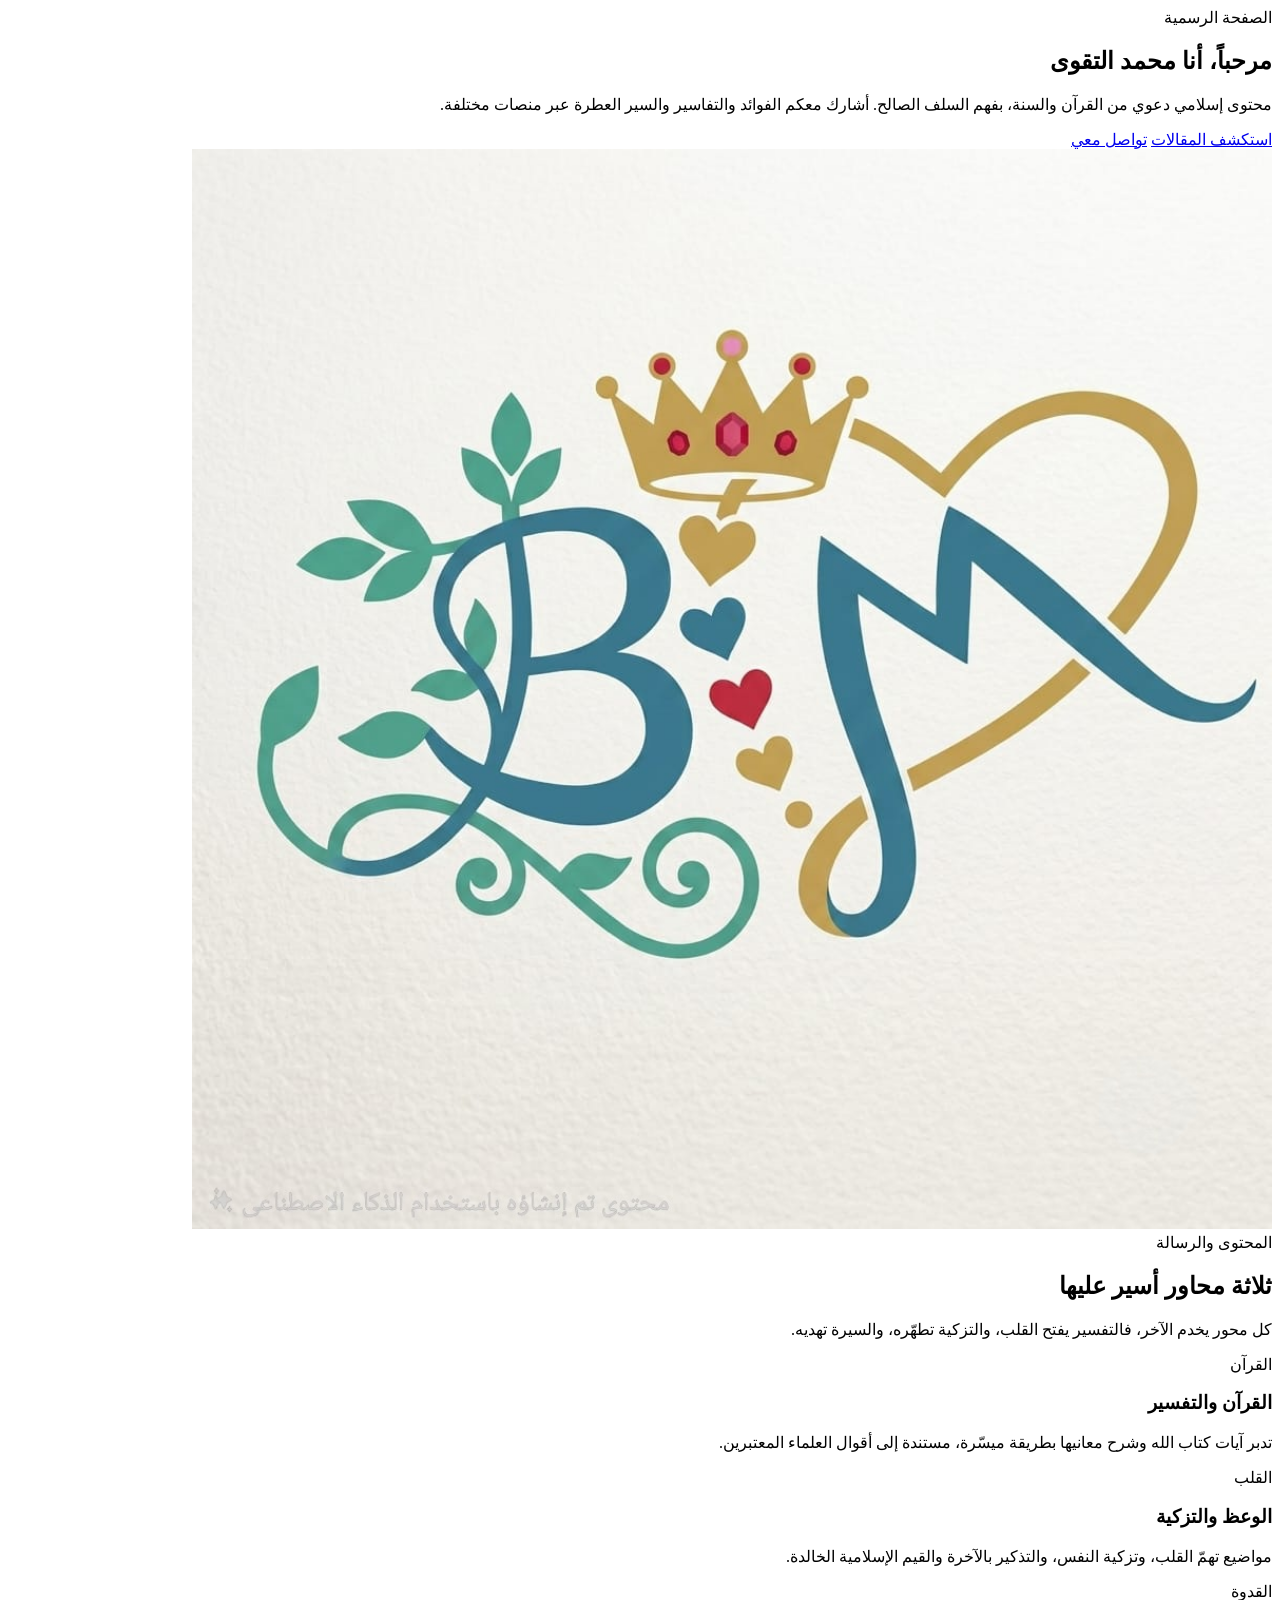
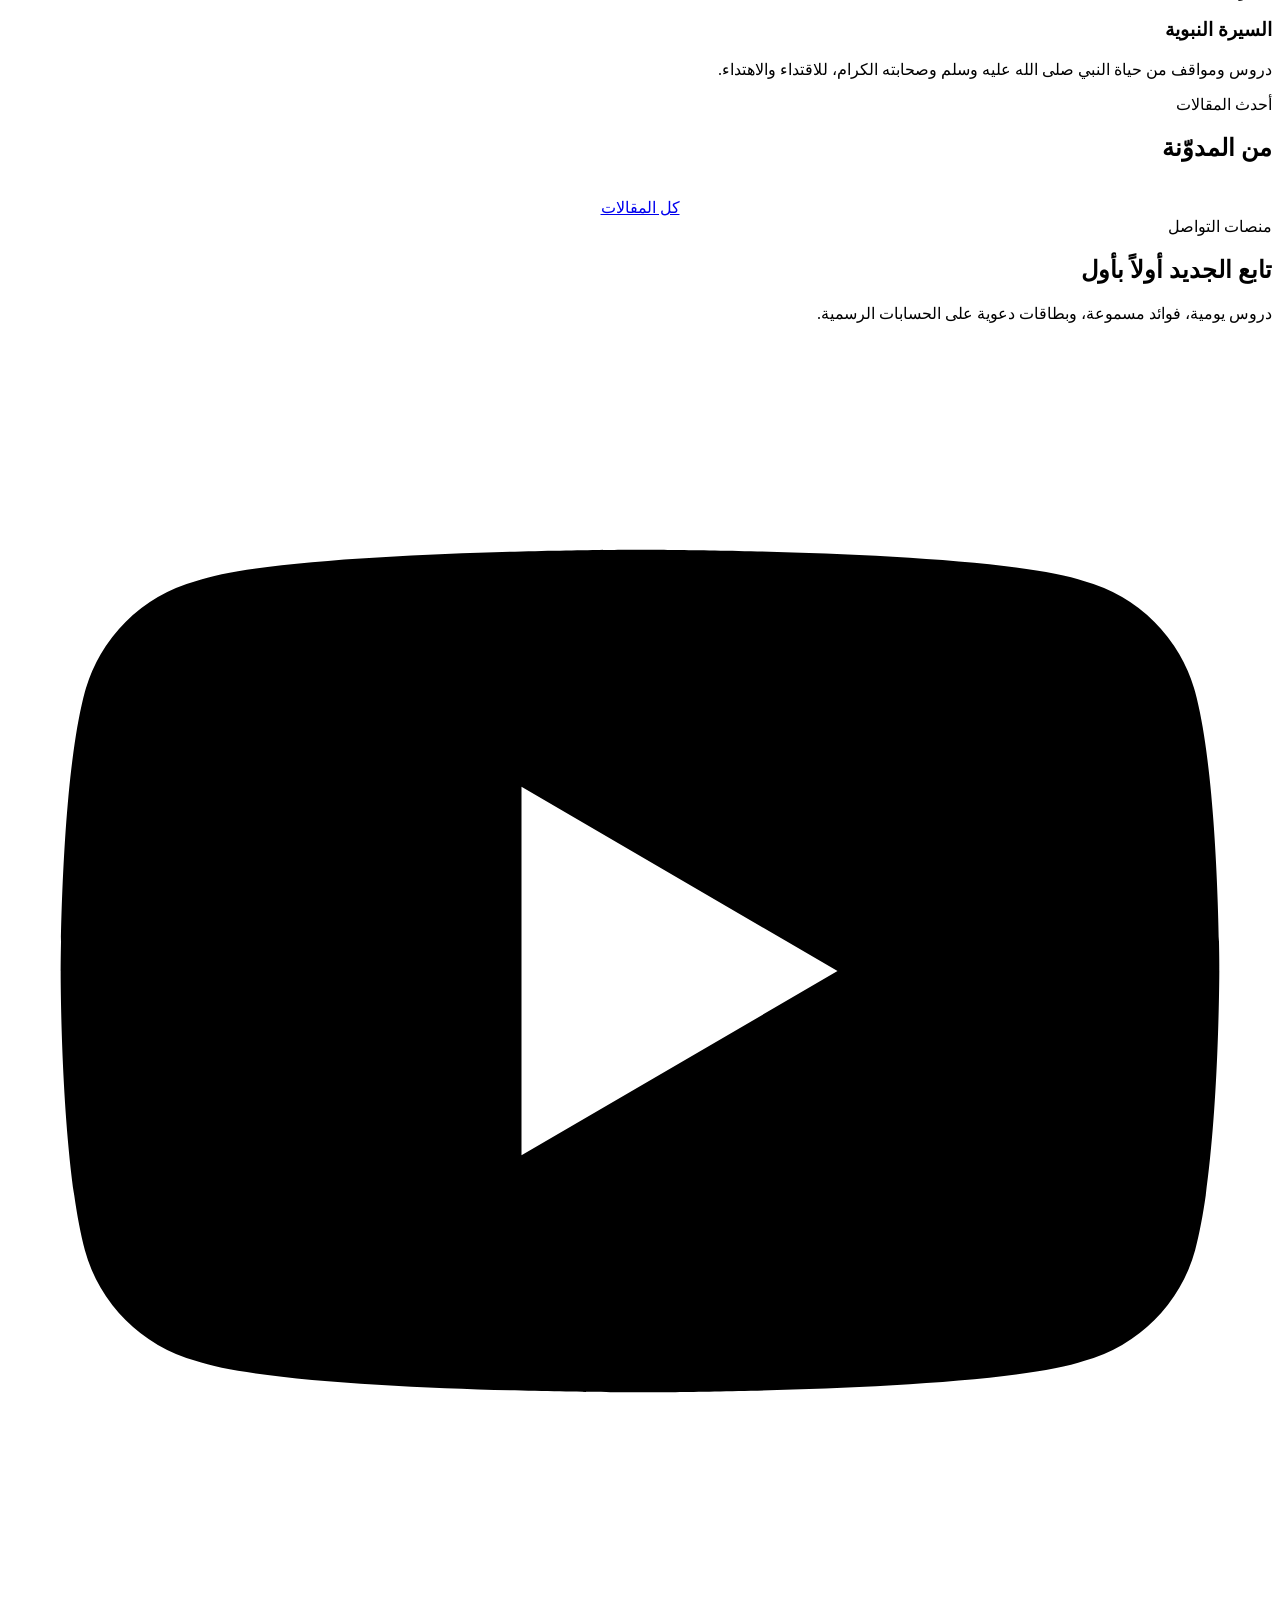
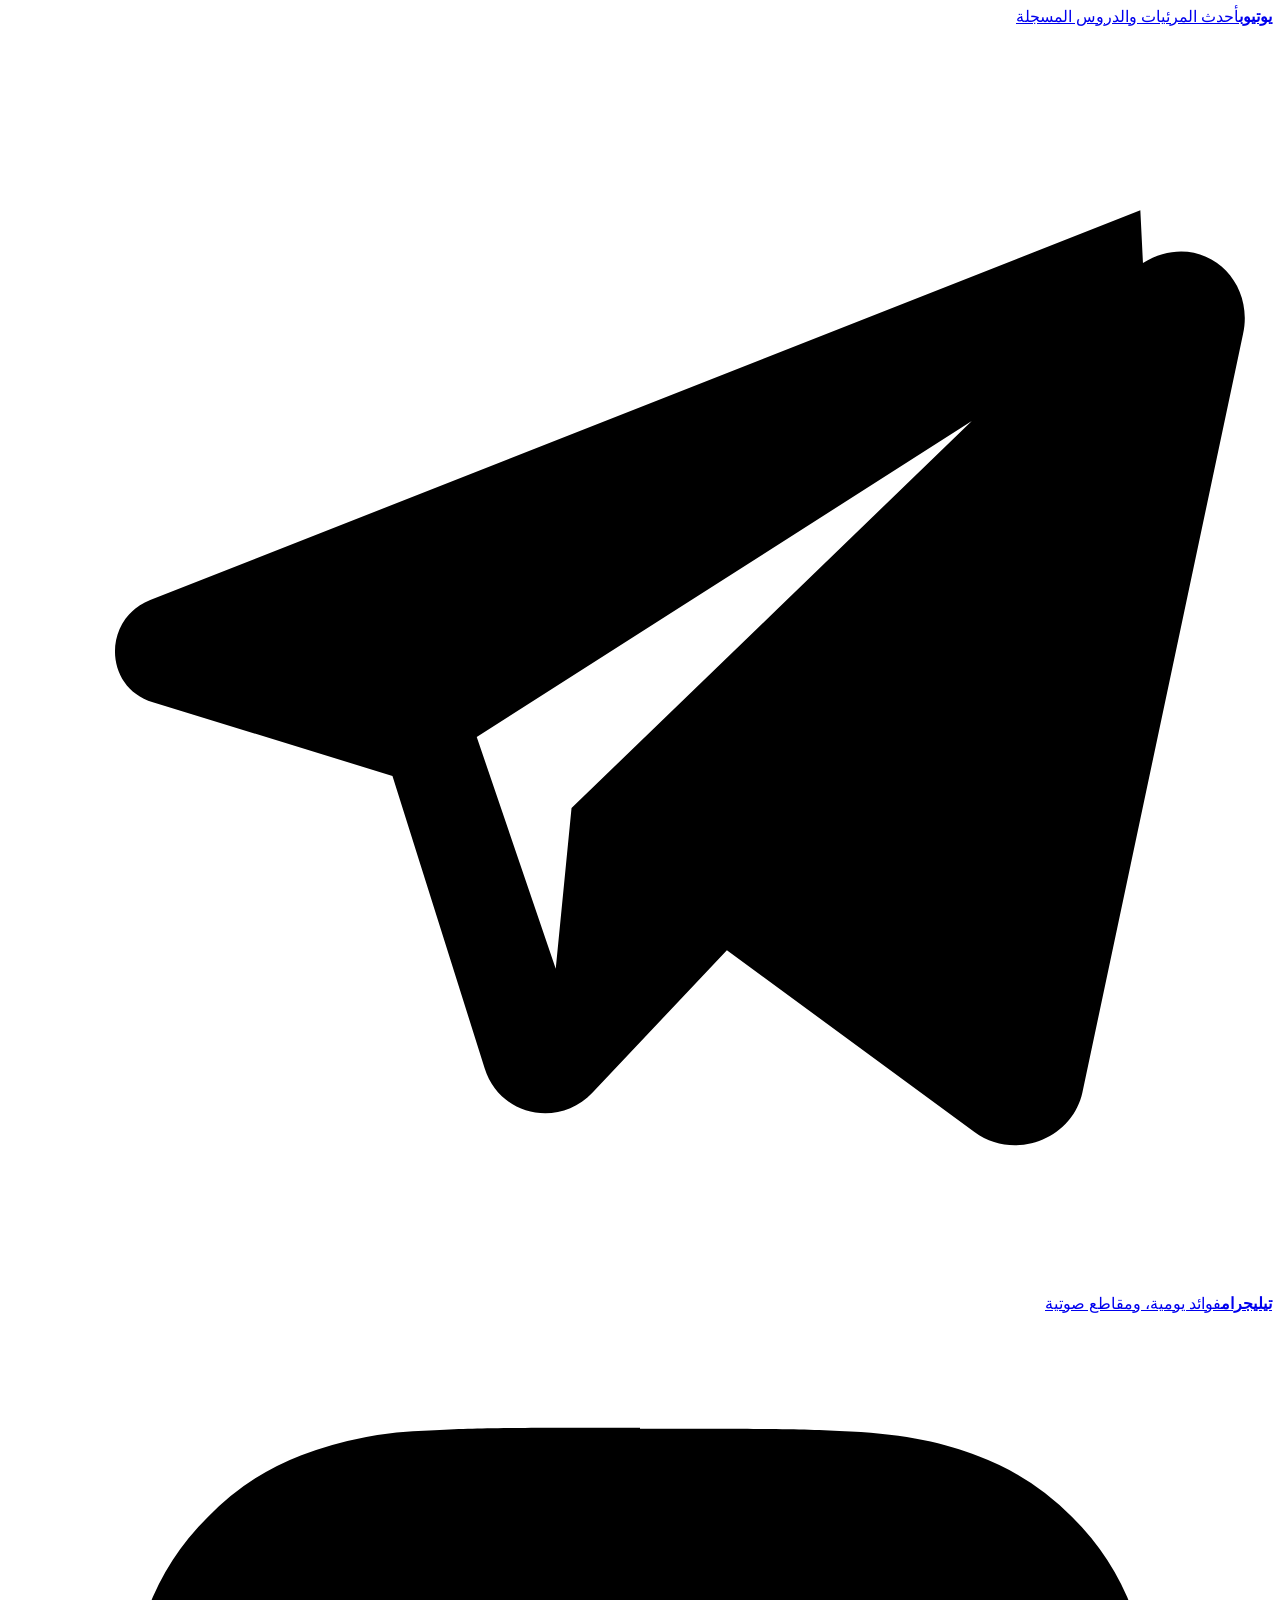
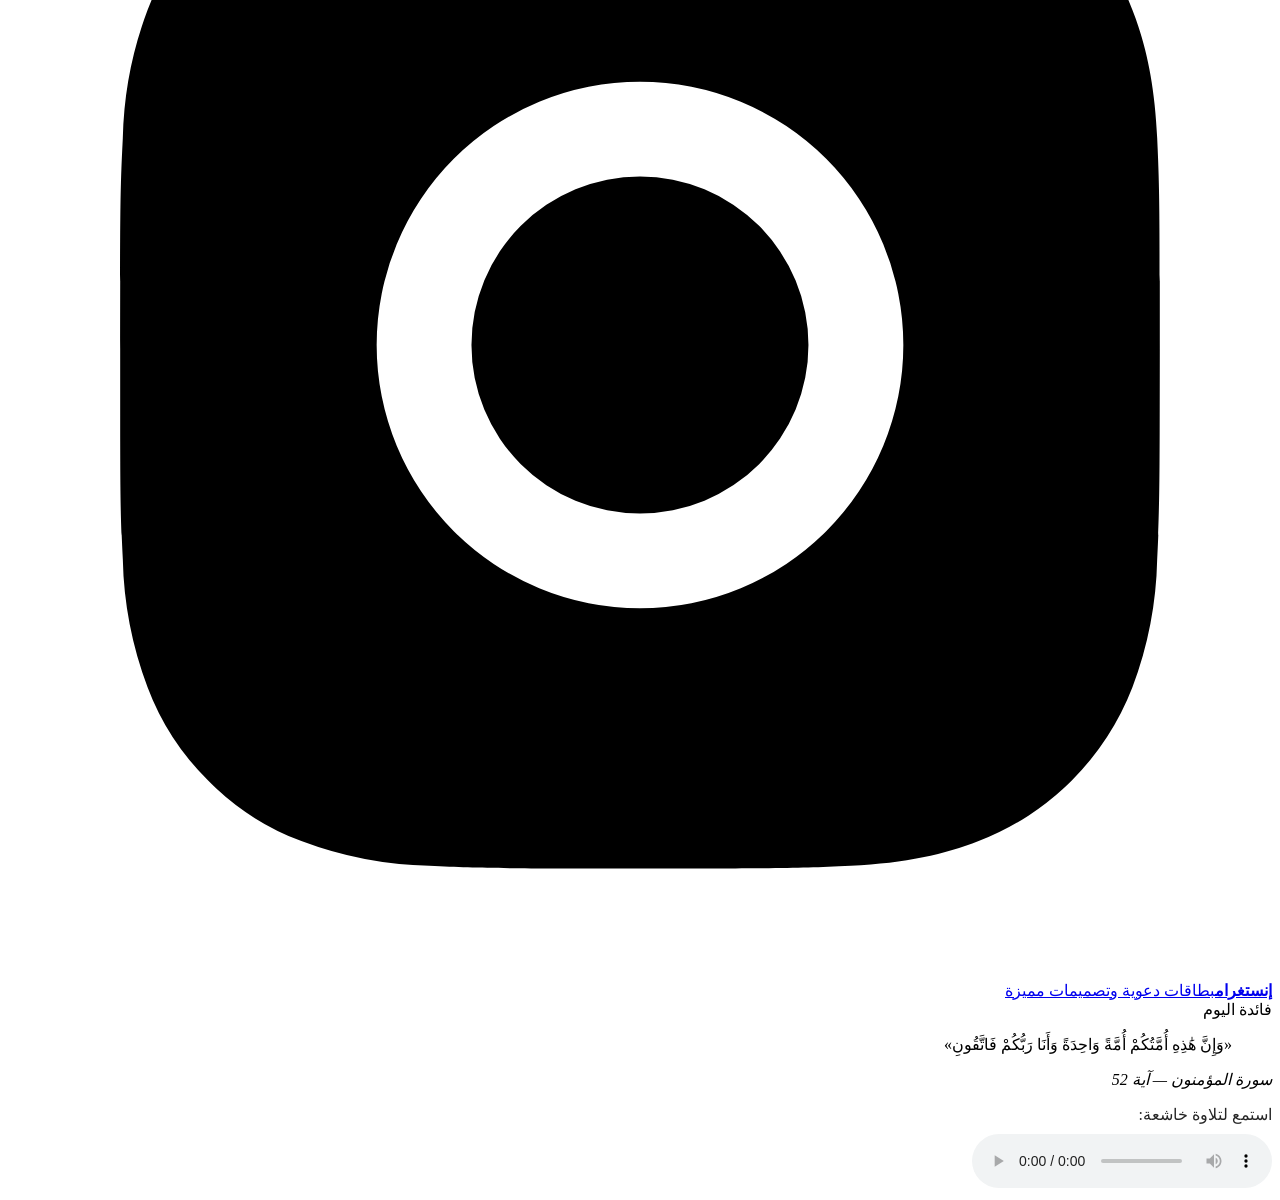
==== commit 3e5952a4: "Add files via upload" ====
--- a/index.html
+++ b/index.html
@@ -1,336 +1,126 @@
 <!DOCTYPE html>
 <html lang="ar" dir="rtl">
 <head>
-    <meta charset="UTF-8">
-    <meta name="viewport" content="width=device-width, initial-scale=1.0">
-    <title>محمد التقوى | AlTukwa - الصفحة الرسمية</title>
-    <link rel="preconnect" href="https://fonts.googleapis.com">
-    <link rel="preconnect" href="https://fonts.gstatic.com" crossorigin>
-    <link href="https://fonts.googleapis.com/css2?family=Amiri:wght@400;700&family=Tajawal:wght@400;500;700;800&display=swap" rel="stylesheet">
-    <link rel="stylesheet" href="https://cdnjs.cloudflare.com/ajax/libs/font-awesome/6.4.0/css/all.min.css">
-    <link rel="stylesheet" href="style.css">
+<meta charset="UTF-8">
+<meta name="viewport" content="width=device-width, initial-scale=1.0">
+<title>محمد التقوى | AlTukwa</title>
+<meta name="description" content="محتوى إسلامي دعوي من القرآن والسنة بفهم السلف الصالح — تفسير، تزكية، وسيرة نبوية.">
+<link rel="icon" href="logo.png">
+<link rel="stylesheet" href="css/style.css">
 </head>
-<body>
+<body data-page="index">
 
-    <div class="news-ticker">
-        <div class="ticker-title"><i class="fa-solid fa-scroll"></i> من أحاديث المصطفى ﷺ:</div>
-        <div class="ticker-wrap">
-            <div class="ticker-move">
-                <span class="ticker-item">«قَالَ رَسُولُ اللَّهِ ﷺ: مَنْ سَلَكَ طَرِيقًا يَلْتَمِسُ فِيهِ عِلْمًا سَهَّلَ اللَّهُ لَهُ بِهِ طَرِيقًا إِلَى الْجَنَّةِ» (رواه مسلم)</span>
-                <span class="ticker-item">«قَالَ رَسُولُ اللَّهِ ﷺ: بَلِّغُوا عَنِّي وَلَوْ آيَةً» (رواه البخاري)</span>
-                <span class="ticker-item">«قَالَ رَسُولُ اللَّهِ ﷺ: إِذَا مَاتَ الإِنْسَانُ انْقَطَعَ عَنْهُ عَمَلُهُ إِلا مِنْ ثَلاثٍ: صَدَقَةٍ جَارِيَةٍ، أَوْ عِلْمٍ يُنْتَفَعُ بِهِ...» (رواه مسلم)</span>
-            </div>
+<header class="site-header"><div id="site-header"></div></header>
+
+<main>
+  <section class="hero">
+    <div class="container hero-grid">
+      <div class="reveal">
+        <span class="eyebrow">الصفحة الرسمية</span>
+        <h1>مرحباً، أنا محمد التقوى</h1>
+        <p class="lead">محتوى إسلامي دعوي من القرآن والسنة، بفهم السلف الصالح. أشارك معكم الفوائد والتفاسير والسير العطرة عبر منصات مختلفة.</p>
+        <div class="btn-row">
+          <a href="blog.html" class="btn btn-primary">استكشف المقالات</a>
+          <a href="contact.html" class="btn btn-ghost">تواصل معي</a>
         </div>
+      </div>
+      <div class="hero-portrait reveal">
+        <img src="logo.png" alt="محمد التقوى">
+      </div>
     </div>
+  </section>
 
-    <header class="navbar">
-        <div class="container nav-container">
-            <a href="index.html" class="logo">
-                <img src="logo.png" alt="BM Logo" class="logo-img">
-                <div class="logo-text">
-                    <span class="brand-name">محمد التقوى</span>
-                    <span class="brand-sub">AlTukwa</span>
-                </div>
-            </a>
-            <nav class="nav-links">
-                <a href="index.html" class="active">الرئيسية</a>
-                <a href="#about">عن المحتوى</a>
-                <a href="articles.html">المقالات والدروس</a>
-                <a href="#media">المرئيات والصوتيات</a>
-                <a href="#social">حساباتي</a>
-                <a href="#contact">تواصل معي</a>
-            </nav>
-            <div class="nav-actions">
-                <button id="theme-toggle" class="theme-btn" title="تغيير المظهر"><i class="fa-solid fa-moon"></i></button>
-            </div>
+  <div class="girih-divider"></div>
+
+  <section id="content">
+    <div class="container">
+      <div class="section-head reveal">
+        <span class="eyebrow">المحتوى والرسالة</span>
+        <h2>ثلاثة محاور أسير عليها</h2>
+        <p>كل محور يخدم الآخر، فالتفسير يفتح القلب، والتزكية تطهّره، والسيرة تهديه.</p>
+      </div>
+      <div class="pillars">
+        <div class="card reveal">
+          <span class="num">القرآن</span>
+          <h3>القرآن والتفسير</h3>
+          <p>تدبر آيات كتاب الله وشرح معانيها بطريقة ميسّرة، مستندة إلى أقوال العلماء المعتبرين.</p>
         </div>
-    </header>
+        <div class="card reveal">
+          <span class="num">القلب</span>
+          <h3>الوعظ والتزكية</h3>
+          <p>مواضيع تهمّ القلب، وتزكية النفس، والتذكير بالآخرة والقيم الإسلامية الخالدة.</p>
+        </div>
+        <div class="card reveal">
+          <span class="num">القدوة</span>
+          <h3>السيرة النبوية</h3>
+          <p>دروس ومواقف من حياة النبي صلى الله عليه وسلم وصحابته الكرام، للاقتداء والاهتداء.</p>
+        </div>
+      </div>
+    </div>
+  </section>
 
-    <section class="hero-section">
-        <div class="container hero-container">
-            <div class="hero-content">
-                <span class="badge">الصفحة الرسمية الموحدة</span>
-                <h1>مرحباً، أنا <span class="highlight">محمد التقوى</span></h1>
-                <p class="hero-desc">محتوى إسلامي دعوي من القرآن والسنة بفهم السلف الصالح. نهدف لنشر العلم النافع والتذكرة الخالصة عبر منصات التواصل المختلف.</p>
-                <div class="hero-btns">
-                    <a href="#social" class="btn btn-primary">تابع الحسابات الرسمية <i class="fa-solid fa-arrow-left"></i></a>
-                    <a href="articles.html" class="btn btn-secondary">اقرأ المقالات</a>
-                </div>
-            </div>
-            <div class="hero-image">
-                <div class="logo-card">
-                    <img src="logo.png" alt="BM Logo Full" class="hero-logo-img">
-                </div>
-            </div>
-        </div>
-    </section>
+  <section style="background:var(--parchment-dark);">
+    <div class="container">
+      <div class="section-head reveal">
+        <span class="eyebrow">أحدث المقالات</span>
+        <h2>من المدوّنة</h2>
+      </div>
+      <div class="post-grid" id="homePosts"></div>
+      <div style="text-align:center;margin-top:36px;">
+        <a href="blog.html" class="btn btn-ghost">كل المقالات</a>
+      </div>
+    </div>
+  </section>
 
-    <section id="social" class="content-section">
-        <div class="container">
-            <div class="section-title">
-                <h2>منصات التواصل الاجتماعي</h2>
-                <p>اعتمد دائماً الروابط الرسمية التالية للوصول للمحتوى الصحيح</p>
-                <div class="underline"></div>
-            </div>
-            <div class="social-grid">
-                
-                <a href="https://youtube.com/@altukwa?si=NV3nVuTEF2bggixY" target="_blank" class="social-card youtube">
-                    <div class="social-header">
-                        <i class="fa-brands fa-youtube"></i>
-                        <span>يوتيوب</span>
-                    </div>
-                    <h3>قناة محمد التقوى</h3>
-                    <p>الدروس المسجلة، المقاطع المرئية والتلاوات الخاشعة</p>
-                    <span class="link-btn">زيارة القناة <i class="fa-solid fa-arrow-up-right-from-square"></i></span>
-                </a>
+  <section id="platforms">
+    <div class="container">
+      <div class="section-head reveal">
+        <span class="eyebrow">منصات التواصل</span>
+        <h2>تابع الجديد أولاً بأول</h2>
+        <p>دروس يومية، فوائد مسموعة، وبطاقات دعوية على الحسابات الرسمية.</p>
+      </div>
+      <div class="social-row">
+        <a class="social-card reveal" href="https://www.youtube.com/@altukwa" target="_blank" rel="noopener">
+          <span class="icon"><svg viewBox="0 0 24 24"><path d="M23 12s0-3.6-.46-5.3a3 3 0 0 0-2.1-2.1C18.7 4 12 4 12 4s-6.7 0-8.44.6a3 3 0 0 0-2.1 2.1C1 8.4 1 12 1 12s0 3.6.46 5.3a3 3 0 0 0 2.1 2.1C5.3 20 12 20 12 20s6.7 0 8.44-.6a3 3 0 0 0 2.1-2.1C23 15.6 23 12 23 12ZM9.75 15.5v-7l6 3.5-6 3.5Z"/></svg></span>
+          <span><strong>يوتيوب</strong><span>أحدث المرئيات والدروس المسجلة</span></span>
+        </a>
+        <a class="social-card reveal" href="https://t.me/altukwa" target="_blank" rel="noopener">
+          <span class="icon"><svg viewBox="0 0 24 24"><path d="M21.5 3.5 2.7 10.9c-.9.35-.9 1.65.05 1.94l4.55 1.4 1.75 5.55c.28.9 1.4 1.15 2.05.46l2.55-2.7 4.7 3.45c.75.55 1.85.15 2.05-.75l3.05-14.4c.24-1.1-.85-2-1.9-1.35ZM8.9 13.5l9.4-6-7.6 7.35-.3 3.05-1.5-4.4Z"/></svg></span>
+          <span><strong>تيليجرام</strong><span>فوائد يومية، ومقاطع صوتية</span></span>
+        </a>
+        <a class="social-card reveal" href="https://www.instagram.com/altukwa/" target="_blank" rel="noopener">
+          <span class="icon"><svg viewBox="0 0 24 24"><path d="M12 2.2c2.7 0 3 0 4 .05 1.06.05 1.79.22 2.43.47a4.9 4.9 0 0 1 1.77 1.15 4.9 4.9 0 0 1 1.15 1.77c.25.64.42 1.37.47 2.43.05 1.06.05 1.4.05 4s0 3-.05 4a7.3 7.3 0 0 1-.47 2.43 5.1 5.1 0 0 1-2.92 2.92c-.64.25-1.37.42-2.43.47-1.06.05-1.3.05-4 .05s-3 0-4-.05a7.3 7.3 0 0 1-2.43-.47 4.9 4.9 0 0 1-1.77-1.15 4.9 4.9 0 0 1-1.15-1.77 7.3 7.3 0 0 1-.47-2.43c-.05-1-.05-1.3-.05-4s0-3 .05-4a7.3 7.3 0 0 1 .47-2.43 4.9 4.9 0 0 1 1.15-1.77A4.9 4.9 0 0 1 5.57 2.7a7.3 7.3 0 0 1 2.43-.47c1-.05 1.3-.05 4-.05ZM12 7a5 5 0 1 0 0 10 5 5 0 0 0 0-10Zm0 8.2a3.2 3.2 0 1 1 0-6.4 3.2 3.2 0 0 1 0 6.4Zm5.2-8.4a1.17 1.17 0 1 1-2.34 0 1.17 1.17 0 0 1 2.34 0Z"/></svg></span>
+          <span><strong>إنستغرام</strong><span>بطاقات دعوية وتصميمات مميزة</span></span>
+        </a>
+      </div>
+    </div>
+  </section>
 
-                <a href="https://t.me/AlTukwa" target="_blank" class="social-card telegram">
-                    <div class="social-header">
-                        <i class="fa-brands fa-telegram"></i>
-                        <span>تليغرام</span>
-                    </div>
-                    <h3>قناة التليغرام الرسمية</h3>
-                    <p>فوائد يومية، ملفات صوتية، وتحديثات مباشرة</p>
-                    <span class="link-btn">الانضمام للقناة <i class="fa-solid fa-arrow-up-right-from-square"></i></span>
-                </a>
+  <section class="daily">
+    <div class="container reveal">
+      <span class="eyebrow" style="color:var(--gold-light);">فائدة اليوم</span>
+      <blockquote>«وَإِنَّ هَٰذِهِ أُمَّتُكُمْ أُمَّةً وَاحِدَةً وَأَنَا رَبُّكُمْ فَاتَّقُونِ»</blockquote>
+      <cite>سورة المؤمنون — آية 52</cite>
+      <p style="color:var(--parchment);opacity:.85;margin-bottom:10px;">استمع لتلاوة خاشعة:</p>
+      <audio controls src="https://server8.mp3quran.net/afs/023.mp3">متصفحك لا يدعم مشغل الصوت.</audio>
+    </div>
+  </section>
+</main>
 
-                <a href="https://whatsapp.com/channel/0029Vau6cAtDjiOU7ZjWyw3Y" target="_blank" class="social-card whatsapp">
-                    <div class="social-header">
-                        <i class="fa-brands fa-whatsapp"></i>
-                        <span>واتساب</span>
-                    </div>
-                    <h3>قناة الواتساب الرسمية</h3>
-                    <p>رسائل تذكيرية يومية وأحاديث وآيات مختارة</p>
-                    <span class="link-btn">متابعة القناة <i class="fa-solid fa-arrow-up-right-from-square"></i></span>
-                </a>
+<footer class="site-footer"><div id="site-footer"></div></footer>
 
-                <a href="https://www.instagram.com/altukwa?igsh=NWs3M2QybmlkMzZ6" target="_blank" class="social-card instagram">
-                    <div class="social-header">
-                        <i class="fa-brands fa-instagram"></i>
-                        <span>إنستغرام</span>
-                    </div>
-                    <h3>@altukwa</h3>
-                    <p>بطاقات دعوية، تصميمات وتذكيرات سريعة</p>
-                    <span class="link-btn">متابعة الحساب <i class="fa-solid fa-arrow-up-right-from-square"></i></span>
-                </a>
-
-                <a href="https://www.facebook.com/share/1JUxxkvexM/" target="_blank" class="social-card facebook">
-                    <div class="social-header">
-                        <i class="fa-brands fa-facebook"></i>
-                        <span>فيسبوك</span>
-                    </div>
-                    <h3>صفحة الفيسبوك</h3>
-                    <p>منشورات، مقالات، والتواصل مع الجمهور</p>
-                    <span class="link-btn">زيارة الصفحة <i class="fa-solid fa-arrow-up-right-from-square"></i></span>
-                </a>
-
-                <a href="https://x.com/AlTukwa?t=ui8bMWdCxwF-Il_U6tTIBA&s=09" target="_blank" class="social-card twitter">
-                    <div class="social-header">
-                        <i class="fa-brands fa-x-twitter"></i>
-                        <span>منصة X (تويتر)</span>
-                    </div>
-                    <h3>@AlTukwa</h3>
-                    <p>تغريدات وفوائد مختصرة ومباشرة</p>
-                    <span class="link-btn">متابعة التغريدات <i class="fa-solid fa-arrow-up-right-from-square"></i></span>
-                </a>
-
-            </div>
-        </div>
-    </section>
-
-    <section id="media" class="daily-section">
-        <div class="container">
-            <div class="section-title">
-                <h2>جديد المرئيات والصوتيات</h2>
-                <div class="underline"></div>
-            </div>
-            <div class="media-container">
-                <div class="video-box">
-                    <h3><i class="fa-brands fa-youtube" style="color:red;"></i> آخر المحاضرات والدروس</h3>
-                    <div class="iframe-container">
-                        <iframe src="https://www.youtube.com/embed?listType=playlist&list=UU" title="YouTube video" allowfullscreen></iframe>
-                    </div>
-                </div>
-            </div>
-        </div>
-    </section>
-
-    <section id="contact" class="contact-section">
-        <div class="container">
-            <div class="section-title">
-                <h2>تواصل معي</h2>
-                <p>يمكنك إرسال رسالتك مباشرة عبر النموذج التالي</p>
-                <div class="underline"></div>
-            </div>
-            <div class="contact-wrapper">
-                <form class="contact-form" action="https://formspree.io/f/xoqgzpze" method="POST">
-                    <div class="form-group">
-                        <label for="name">الاسم الكامل</label>
-                        <input type="text" id="name" name="name" placeholder="اكتب اسمك هنا" required>
-                    </div>
-                    <div class="form-group">
-                        <label for="email">البريد الإلكتروني</label>
-                        <input type="email" id="email" name="email" placeholder="example@domain.com" required>
-                    </div>
-                    <div class="form-group">
-                        <label for="message">الرسالة</label>
-                        <textarea id="message" name="message" rows="4" placeholder="اكتب نص رسالتك..." required></textarea>
-                    </div>
-                    <button type="submit" class="btn btn-primary btn-full">إرسال الرسالة <i class="fa-solid fa-paper-plane"></i></button>
-                </form>
-            </div>
-        </div>
-    </section>
-
-    <footer class="footer">
-        <div class="container footer-container">
-            <div class="footer-brand">
-                <img src="logo.png" alt="BM Logo" class="footer-logo">
-                <p>محمد التقوى | محتوى إسلامي دعوي من القرآن والسنة بفهم السلف الصالح.</p>
-            </div>
-            <div class="footer-copyright">
-                <p>&copy; جميع الحقوق محفوظة - محمد التقوى 2026</p>
-            </div>
-        </div>
-    </footer>
-
-    <script src="script.js"></script>
+<script src="js/partials.js"></script>
+<script src="js/blog.js"></script>
+<script>
+  // آخر 3 مقالات في الصفحة الرئيسية
+  document.addEventListener('DOMContentLoaded', async () => {
+    const grid = document.getElementById('homePosts');
+    if(!grid) return;
+    const res = await fetch('data/posts.json');
+    const posts = (await res.json()).sort((a,b) => new Date(b.date) - new Date(a.date)).slice(0,3);
+    grid.innerHTML = posts.map(postCard).join('');
+    grid.querySelectorAll('.reveal').forEach(el => el.classList.add('visible'));
+  });
+</script>
 </body>
 </html>
-            <div class="hero-image">
-                <div class="logo-card">
-                    <img src="logo.png" alt="BM Logo Full" class="hero-logo-img">
-                </div>
-            </div>
-        </div>
-    </section>
-
-    <section id="about" class="about-section">
-        <div class="container">
-            <div class="section-title">
-                <h2>عن المحتوى والرسالة</h2>
-                <div class="underline"></div>
-            </div>
-            <div class="about-grid">
-                <div class="about-card">
-                    <i class="fa-solid fa-book-quran card-icon"></i>
-                    <h3>القرآن والتفسير</h3>
-                    <p>تدبر آيات كتاب الله وشرح معانيها بطريقة ميسرة ومستندة لأقوال العلماء المعتبرين.</p>
-                </div>
-                <div class="about-card">
-                    <i class="fa-solid fa-hands-praying card-icon"></i>
-                    <h3>الوعظ والتزكية</h3>
-                    <p>مواضيع تهم القلب وتزكية النفس والتذكير بالآخرة والقيم الإسلامية الخالدة.</p>
-                </div>
-                <div class="about-card">
-                    <i class="fa-solid fa-kaaba card-icon"></i>
-                    <h3>السيرة النبوية</h3>
-                    <p>دروس ومواقف من حياة النبي صلى الله عليه وسلم وصحابته الكرام للاقتداء والاهتداء.</p>
-                </div>
-            </div>
-        </div>
-    </section>
-
-    <section id="content" class="content-section">
-        <div class="container">
-            <div class="section-title">
-                <h2>منصات التواصل الاجتماعي</h2>
-                <p>تابع جديد المحتوى والدروس اليومية على الحسابات الرسمية</p>
-                <div class="underline"></div>
-            </div>
-            <div class="social-grid">
-                <a href="https://www.youtube.com/@altukwa" target="_blank" class="social-card youtube">
-                    <div class="social-header">
-                        <i class="fa-brands fa-youtube"></i>
-                        <span>يوتيوب</span>
-                    </div>
-                    <h3>قناة محمد التقوى</h3>
-                    <p>أحدث المرئيات والدروس المسجلة</p>
-                    <span class="link-btn">زيارة القناة <i class="fa-solid fa-arrow-up-right-from-square"></i></span>
-                </a>
-
-                <a href="https://t.me/altukwa" target="_blank" class="social-card telegram">
-                    <div class="social-header">
-                        <i class="fa-brands fa-telegram"></i>
-                        <span>تليغرام</span>
-                    </div>
-                    <h3>قناة التليغرام الرسمية</h3>
-                    <p>فوائد يومية، مقاطع صوتية، وتحديثات مباشرة</p>
-                    <span class="link-btn">الانضمام للقناة <i class="fa-solid fa-arrow-up-right-from-square"></i></span>
-                </a>
-
-                <a href="https://www.instagram.com/altukwa/" target="_blank" class="social-card instagram">
-                    <div class="social-header">
-                        <i class="fa-brands fa-instagram"></i>
-                        <span>إنستغرام</span>
-                    </div>
-                    <h3>@altukwa</h3>
-                    <p>بطاقات دعوية وتصميمات مميزة</p>
-                    <span class="link-btn">متابعة <i class="fa-solid fa-arrow-up-right-from-square"></i></span>
-                </a>
-            </div>
-        </div>
-    </section>
-
-    <section id="daily" class="daily-section">
-        <div class="container">
-            <div class="daily-card">
-                <span class="daily-badge"><i class="fa-solid fa-star"></i> فائدة اليوم</span>
-                <blockquote class="quran-quote">
-                    "وَإِنَّ هَٰذِهِ أُمَّتُكُمْ أُمَّةً وَاحِدَةً وَأَنَا رَبُّكُمْ فَاتَّقُونِ"
-                </blockquote>
-                <p class="quote-subtitle">من سورة المؤمنون - آية 52</p>
-                
-                <div class="audio-box">
-                    <p><i class="fa-solid fa-headphones"></i> استمع لتلاوة خاشعة:</p>
-                    <audio controls>
-                        <source src="https://server8.mp3quran.net/afs/023.mp3" type="audio/mpeg">
-                        متصفحك لا يدعم مشغل الصوت.
-                    </audio>
-                </div>
-            </div>
-        </div>
-    </section>
-
-    <section id="contact" class="contact-section">
-        <div class="container">
-            <div class="section-title">
-                <h2>تواصل معي</h2>
-                <p>يمكنك إرسال رسالتك أو استفسارك مباشرة عبر النموذج التالي</p>
-                <div class="underline"></div>
-            </div>
-            <div class="contact-wrapper">
-                <form class="contact-form" action="https://formspree.io/f/xoqgzpze" method="POST">
-                    <div class="form-group">
-                        <label for="name">الاسم الكامل</label>
-                        <input type="text" id="name" name="name" placeholder="اكتب اسمك هنا" required>
-                    </div>
-                    <div class="form-group">
-                        <label for="email">البريد الإلكتروني</label>
-                        <input type="email" id="email" name="email" placeholder="example@domain.com" required>
-                    </div>
-                    <div class="form-group">
-                        <label for="message">الرسالة</label>
-                        <textarea id="message" name="message" rows="5" placeholder="اكتب نص رسالتك..." required></textarea>
-                    </div>
-                    <button type="submit" class="btn btn-primary btn-full">إرسال الرسالة <i class="fa-solid fa-paper-plane"></i></button>
-                </form>
-            </div>
-        </div>
-    </section>
-
-    <footer class="footer">
-        <div class="container footer-container">
-            <div class="footer-brand">
-                <img src="logo.png" alt="BM Logo" class="footer-logo">
-                <p>محمد التقوى | محتوى إسلامي دعوي من القرآن والسنة بفهم السلف الصالح.</p>
-            </div>
-            <div class="footer-copyright">
-                <p>&copy; جميع الحقوق محفوظة - محمد التقوى 2026</p>
-            </div>
-        </div>
-    </footer>
-
-    <script src="script.js"></script>
-</body>
-</html>
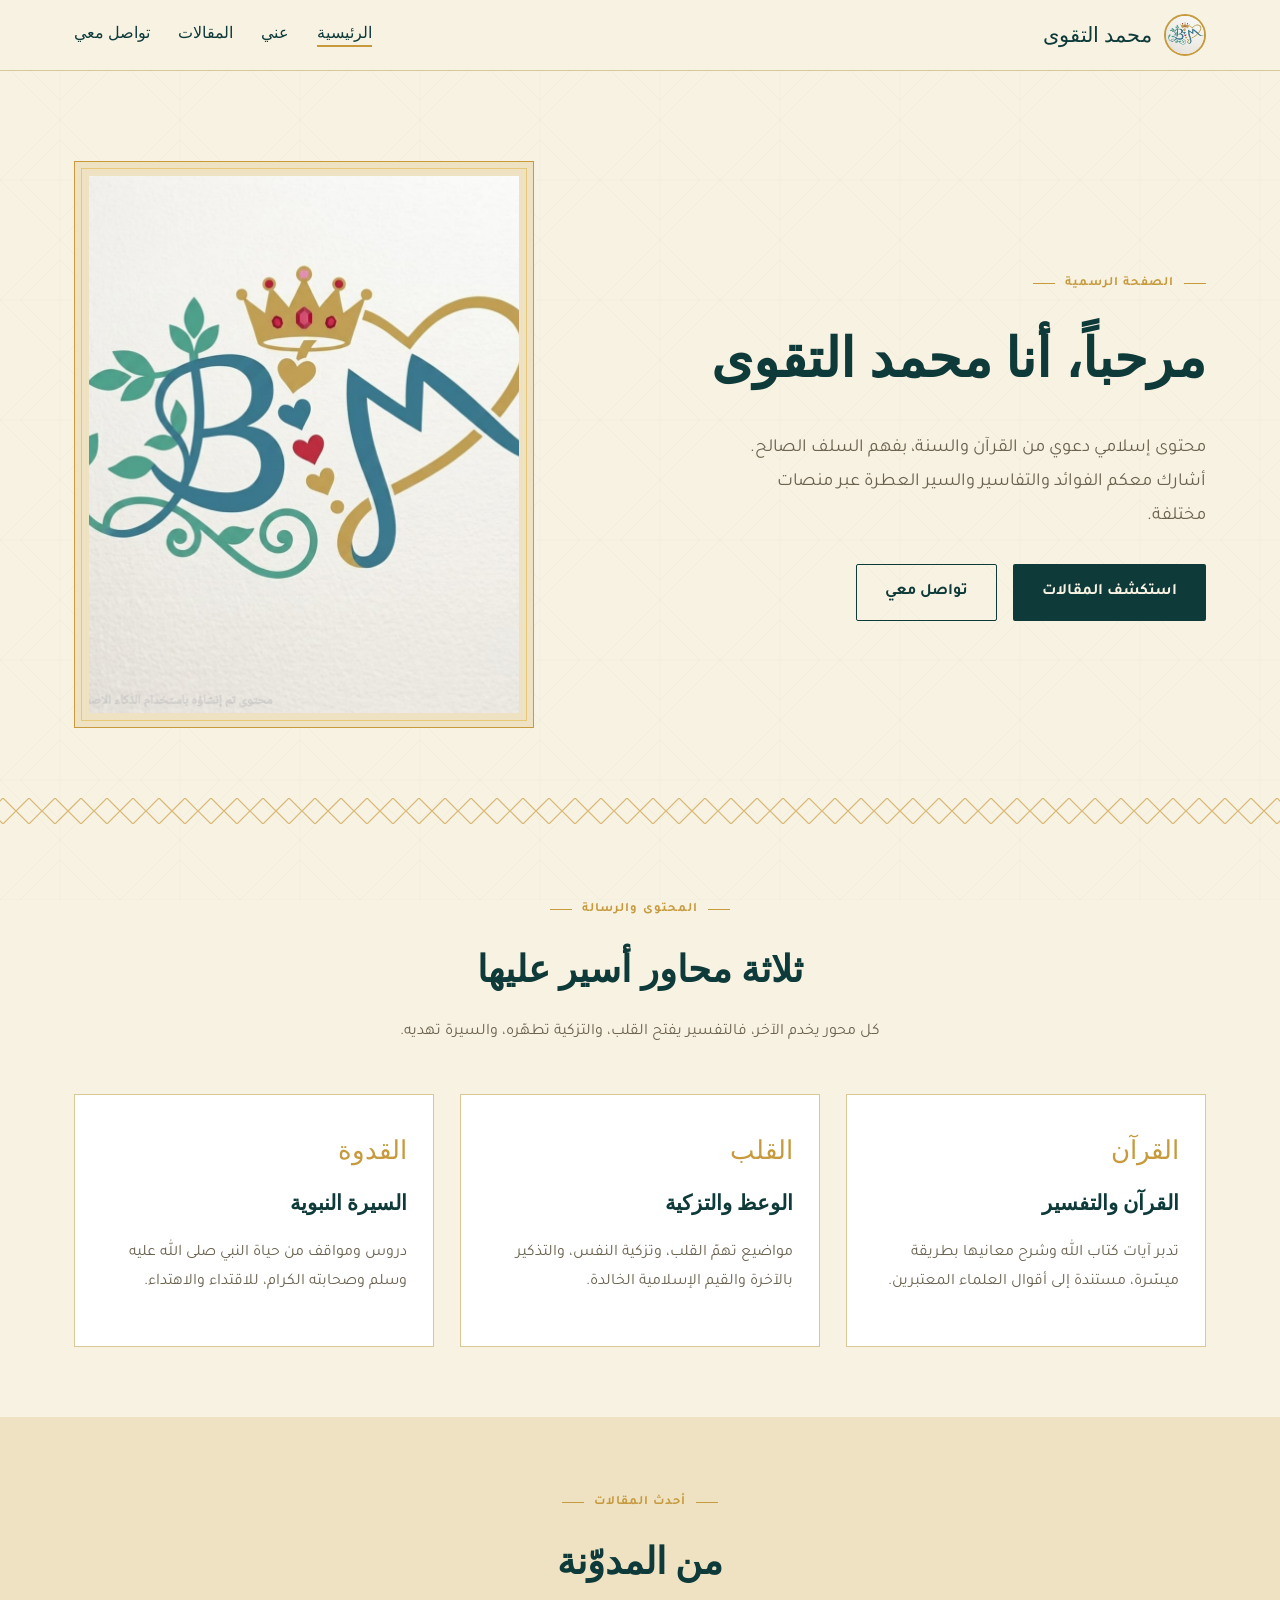
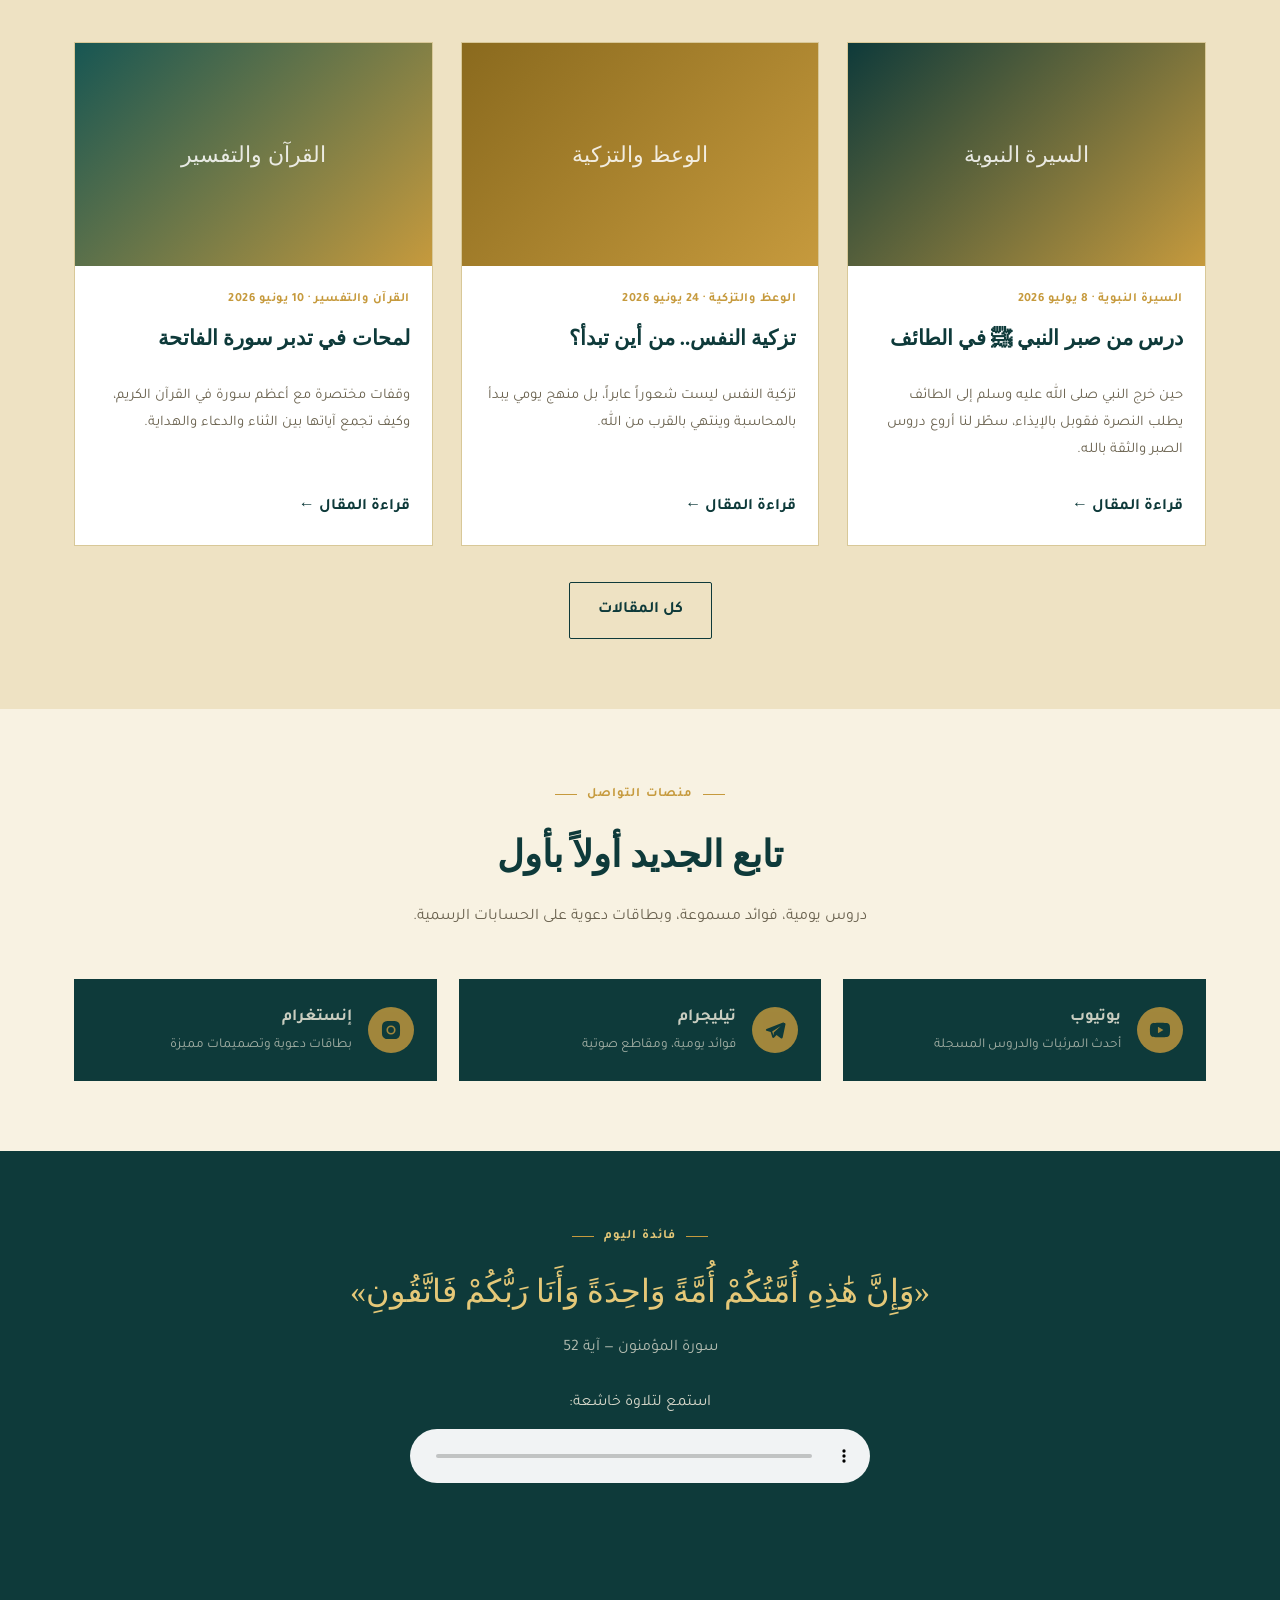
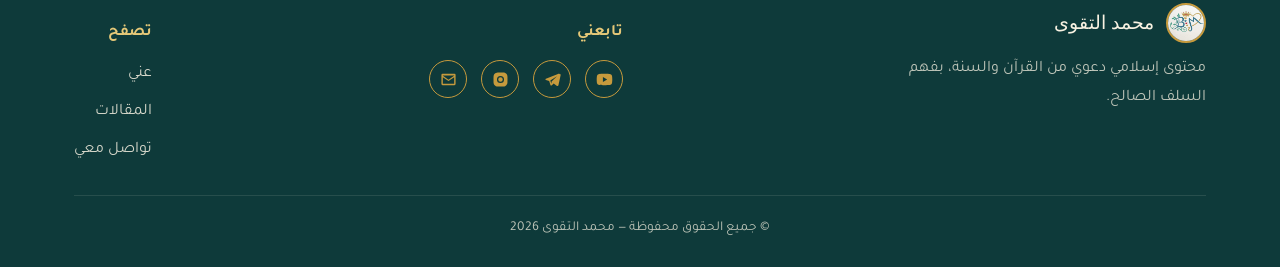
==== commit 545ff69c: "Add files via upload" ====
--- a/index.html
+++ b/index.html
@@ -4,18 +4,280 @@
 <meta charset="UTF-8">
 <meta name="viewport" content="width=device-width, initial-scale=1.0">
 <title>محمد التقوى | AlTukwa</title>
-<meta name="description" content="محتوى إسلامي دعوي من القرآن والسنة بفهم السلف الصالح — تفسير، تزكية، وسيرة نبوية.">
+<meta name="description" content="محتوى إسلامي دعوي من القرآن والسنة بفهم السلف الصالح.">
 <link rel="icon" href="logo.png">
-<link rel="stylesheet" href="css/style.css">
+<style>
+/* =========================================================
+   AlTukwa — نظام تصميم "المخطوطة المضيئة"
+   ========================================================= */
+
+@import url('https://fonts.googleapis.com/css2?family=Aref+Ruqaa:wght@400;700&family=Tajawal:wght@300;400;500;700;900&display=swap');
+
+:root{
+  --teal-deep:#0e3a3a;
+  --teal-mid:#175653;
+  --teal-soft:#e7f0ee;
+  --gold:#c69a3d;
+  --gold-light:#e5c878;
+  --parchment:#f8f2e2;
+  --parchment-dark:#eee2c3;
+  --ink:#241f16;
+  --ink-soft:#6b6350;
+  --line:#d8c898;
+  --radius:2px;
+  --maxw:1180px;
+  --shadow:0 18px 40px -20px rgba(14,58,58,.35);
+}
+
+*{box-sizing:border-box;}
+html{scroll-behavior:smooth;}
+body{
+  margin:0;
+  background:var(--parchment);
+  color:var(--ink);
+  font-family:'Tajawal',sans-serif;
+  line-height:1.85;
+  direction:rtl;
+  -webkit-font-smoothing:antialiased;
+}
+body::before{
+  content:"";
+  position:fixed;inset:0;
+  background-image:url("data:image/svg+xml,%3Csvg xmlns='http://www.w3.org/2000/svg' width='120' height='120' viewBox='0 0 120 120'%3E%3Cg fill='none' stroke='%23175653' stroke-width='.6' opacity='.05'%3E%3Cpath d='M60 0 L120 60 L60 120 L0 60 Z'/%3E%3Cpath d='M60 20 L100 60 L60 100 L20 60 Z'/%3E%3Cpath d='M60 0 L60 120 M0 60 L120 60'/%3E%3C/g%3E%3C/svg%3E");
+  pointer-events:none;
+  z-index:0;
+}
+h1,h2,h3,.display{
+  font-family:'Aref Ruqaa',serif;
+  color:var(--teal-deep);
+  margin:0 0 .4em;
+  font-weight:700;
+}
+h1{font-size:clamp(2.2rem,5vw,3.4rem);}
+h2{font-size:clamp(1.6rem,3vw,2.3rem);}
+h3{font-size:1.3rem;}
+p{color:var(--ink-soft);}
+a{color:inherit;text-decoration:none;}
+img{max-width:100%;display:block;}
+.container{max-width:var(--maxw);margin:0 auto;padding:0 24px;position:relative;z-index:1;}
+.eyebrow{
+  display:inline-flex;align-items:center;gap:10px;
+  font-size:.8rem;letter-spacing:.08em;color:var(--gold);
+  font-weight:700;margin-bottom:14px;
+}
+.eyebrow::before,.eyebrow::after{content:"";width:22px;height:1px;background:var(--gold);}
+
+/* ---------- Girih divider (signature element) ---------- */
+.girih-divider{
+  height:26px;
+  background-repeat:repeat-x;
+  background-position:center;
+  background-size:52px 26px;
+  background-image:url("data:image/svg+xml,%3Csvg xmlns='http://www.w3.org/2000/svg' width='52' height='26' viewBox='0 0 52 26'%3E%3Cg fill='none' stroke='%23c69a3d' stroke-width='1.2'%3E%3Cpath d='M0 13 L13 0 L26 13 L13 26 Z'/%3E%3Cpath d='M26 13 L39 0 L52 13 L39 26 Z'/%3E%3C/g%3E%3C/svg%3E");
+  opacity:.65;
+  margin:0 auto;
+}
+
+/* ---------- Header / Nav ---------- */
+.site-header{
+  position:sticky;top:0;z-index:50;
+  background:rgba(248,242,226,.92);
+  backdrop-filter:blur(8px);
+  border-bottom:1px solid var(--line);
+}
+.nav{
+  display:flex;align-items:center;justify-content:space-between;
+  padding:14px 24px;max-width:var(--maxw);margin:0 auto;
+}
+.brand{display:flex;align-items:center;gap:12px;font-family:'Aref Ruqaa',serif;font-size:1.3rem;color:var(--teal-deep);}
+.brand img{height:42px;width:42px;border-radius:50%;border:2px solid var(--gold);}
+.nav-links{display:flex;gap:28px;list-style:none;margin:0;padding:0;}
+.nav-links a{
+  font-weight:500;color:var(--teal-deep);position:relative;padding:4px 0;
+}
+.nav-links a::after{
+  content:"";position:absolute;right:0;bottom:-2px;width:0;height:2px;background:var(--gold);
+  transition:width .25s ease;
+}
+.nav-links a:hover::after,.nav-links a.active::after{width:100%;}
+.nav-toggle{display:none;background:none;border:0;font-size:1.6rem;color:var(--teal-deep);cursor:pointer;}
+
+@media(max-width:820px){
+  .nav-links{
+    position:fixed;inset:0 0 0 auto;height:100vh;width:74%;
+    background:var(--parchment);flex-direction:column;padding:100px 32px;
+    transform:translateX(100%);transition:transform .35s ease;
+    box-shadow:var(--shadow);gap:22px;
+  }
+  .nav-links.open{transform:translateX(0);}
+  .nav-toggle{display:block;z-index:60;}
+}
+
+/* ---------- Hero ---------- */
+.hero{
+  padding:90px 0 70px;position:relative;overflow:hidden;
+}
+.hero-grid{
+  display:grid;grid-template-columns:1.15fr .85fr;gap:50px;align-items:center;
+}
+.hero p.lead{font-size:1.15rem;max-width:46ch;}
+.btn-row{display:flex;gap:16px;margin-top:30px;flex-wrap:wrap;}
+.btn{
+  display:inline-flex;align-items:center;gap:8px;
+  padding:13px 28px;border-radius:var(--radius);font-weight:700;
+  border:1px solid transparent;transition:transform .2s ease,box-shadow .2s ease;
+}
+.btn-primary{background:var(--teal-deep);color:var(--parchment);}
+.btn-primary:hover{transform:translateY(-2px);box-shadow:var(--shadow);}
+.btn-ghost{border-color:var(--teal-deep);color:var(--teal-deep);}
+.btn-ghost:hover{background:var(--teal-deep);color:var(--parchment);}
+.hero-portrait{
+  position:relative;border:1px solid var(--gold);padding:14px;
+  background:var(--parchment-dark);
+}
+.hero-portrait::before{
+  content:"";position:absolute;inset:6px;border:1px solid var(--gold-light);pointer-events:none;
+}
+.hero-portrait img{width:100%;object-fit:cover;aspect-ratio:4/5;}
+
+@media(max-width:820px){.hero-grid{grid-template-columns:1fr;}}
+
+/* ---------- Sections / cards ---------- */
+section{padding:70px 0;position:relative;}
+.section-head{text-align:center;max-width:640px;margin:0 auto 46px;}
+.section-head p{margin-top:10px;}
+
+.pillars{display:grid;grid-template-columns:repeat(3,1fr);gap:26px;}
+.card{
+  background:#fff;border:1px solid var(--line);padding:32px 26px;
+  position:relative;transition:transform .25s ease,box-shadow .25s ease;
+}
+.card:hover{transform:translateY(-5px);box-shadow:var(--shadow);}
+.card .num{
+  font-family:'Aref Ruqaa',serif;color:var(--gold);font-size:1.6rem;display:block;margin-bottom:10px;
+}
+@media(max-width:820px){.pillars{grid-template-columns:1fr;}}
+
+/* ---------- Social row ---------- */
+.social-row{display:grid;grid-template-columns:repeat(auto-fit,minmax(230px,1fr));gap:22px;}
+.social-card{
+  display:flex;align-items:center;gap:16px;background:var(--teal-deep);color:var(--parchment);
+  padding:22px;border:1px solid var(--teal-deep);transition:.25s ease;
+}
+.social-card:hover{background:var(--teal-mid);transform:translateY(-4px);}
+.social-card .icon{
+  width:46px;height:46px;flex:0 0 46px;border-radius:50%;
+  background:var(--gold);display:flex;align-items:center;justify-content:center;color:var(--teal-deep);
+}
+.social-card .icon svg{width:22px;height:22px;fill:currentColor;}
+.social-card strong{display:block;font-size:1.05rem;}
+.social-card span{font-size:.85rem;opacity:.8;}
+
+/* footer social icons (compact) */
+.icon-row{display:flex;gap:14px;}
+.icon-row a{
+  width:38px;height:38px;border:1px solid var(--gold);border-radius:50%;
+  display:flex;align-items:center;justify-content:center;color:var(--gold);transition:.2s ease;
+}
+.icon-row a:hover{background:var(--gold);color:var(--teal-deep);}
+.icon-row svg{width:17px;height:17px;fill:currentColor;}
+
+/* ---------- Daily verse ---------- */
+.daily{
+  background:var(--teal-deep);color:var(--parchment);text-align:center;
+}
+.daily blockquote{
+  font-family:'Aref Ruqaa',serif;font-size:clamp(1.4rem,3vw,2rem);
+  max-width:800px;margin:0 auto 12px;color:var(--gold-light);
+}
+.daily cite{display:block;color:var(--parchment);opacity:.7;font-style:normal;margin-bottom:26px;}
+audio{width:100%;max-width:460px;margin:0 auto;display:block;}
+
+/* ---------- Blog ---------- */
+.post-grid{display:grid;grid-template-columns:repeat(3,1fr);gap:28px;}
+.post-card{background:#fff;border:1px solid var(--line);display:flex;flex-direction:column;transition:.25s ease;}
+.post-card:hover{transform:translateY(-5px);box-shadow:var(--shadow);}
+.post-thumb{aspect-ratio:16/10;overflow:hidden;background:var(--parchment-dark);}
+.post-thumb img{width:100%;height:100%;object-fit:cover;}
+.post-body{padding:22px;flex:1;display:flex;flex-direction:column;}
+.post-meta{font-size:.78rem;color:var(--gold);font-weight:700;letter-spacing:.04em;margin-bottom:8px;}
+.post-body h3{margin-bottom:10px;}
+.post-body p{font-size:.92rem;flex:1;}
+.post-read{margin-top:14px;font-weight:700;color:var(--teal-deep);}
+.post-filters{display:flex;gap:10px;flex-wrap:wrap;justify-content:center;margin-bottom:36px;}
+.post-filters button{
+  padding:8px 18px;border:1px solid var(--teal-deep);background:transparent;color:var(--teal-deep);
+  font-family:inherit;font-weight:700;cursor:pointer;transition:.2s ease;
+}
+.post-filters button.active,.post-filters button:hover{background:var(--teal-deep);color:var(--parchment);}
+@media(max-width:900px){.post-grid{grid-template-columns:1fr 1fr;}}
+@media(max-width:620px){.post-grid{grid-template-columns:1fr;}}
+
+/* single post */
+.post-header{text-align:center;max-width:760px;margin:0 auto 30px;}
+.post-cover{max-width:900px;margin:0 auto 40px;border:1px solid var(--gold);padding:10px;}
+.post-content{max-width:720px;margin:0 auto;font-size:1.05rem;color:var(--ink);}
+.post-content p{margin-bottom:1.3em;color:var(--ink);}
+.post-content h2{margin-top:1.6em;}
+
+/* ---------- About page ---------- */
+.about-grid{display:grid;grid-template-columns:.8fr 1.2fr;gap:56px;align-items:start;}
+.timeline{border-right:2px solid var(--gold);padding-right:24px;margin-top:10px;}
+.timeline-item{margin-bottom:26px;position:relative;}
+.timeline-item::before{
+  content:"";position:absolute;right:-30px;top:6px;width:10px;height:10px;border-radius:50%;background:var(--gold);
+}
+@media(max-width:820px){.about-grid{grid-template-columns:1fr;}}
+
+/* ---------- Contact ---------- */
+.contact-wrap{display:grid;grid-template-columns:1fr 1fr;gap:50px;}
+form{display:flex;flex-direction:column;gap:16px;}
+input,textarea{
+  padding:14px;border:1px solid var(--line);background:#fff;font-family:inherit;font-size:1rem;color:var(--ink);
+}
+input:focus,textarea:focus{outline:2px solid var(--gold);outline-offset:1px;}
+textarea{min-height:140px;resize:vertical;}
+@media(max-width:820px){.contact-wrap{grid-template-columns:1fr;}}
+
+/* ---------- Footer ---------- */
+.site-footer{background:var(--teal-deep);color:var(--parchment);padding:50px 0 26px;}
+.footer-grid{display:flex;justify-content:space-between;flex-wrap:wrap;gap:30px;margin-bottom:30px;}
+.footer-brand{display:flex;align-items:center;gap:12px;font-family:'Aref Ruqaa',serif;font-size:1.2rem;}
+.footer-brand img{height:40px;width:40px;border-radius:50%;border:2px solid var(--gold);}
+.footer-bottom{border-top:1px solid rgba(247,241,226,.15);padding-top:20px;text-align:center;font-size:.85rem;opacity:.75;}
+
+/* ---------- Reveal animation ---------- */
+.reveal{opacity:0;transform:translateY(18px);transition:opacity .7s ease,transform .7s ease;}
+.reveal.visible{opacity:1;transform:none;}
+@media (prefers-reduced-motion:reduce){
+  .reveal{opacity:1;transform:none;transition:none;}
+  html{scroll-behavior:auto;}
+}
+
+:focus-visible{outline:2px solid var(--gold);outline-offset:2px;}
+
+</style>
+
 </head>
 <body data-page="index">
-
-<header class="site-header"><div id="site-header"></div></header>
-
+<header class="site-header"><div class="container nav">
+  <a href="index.html" class="brand">
+    <img src="logo.png" alt="شعار محمد التقوى">
+    <span>محمد التقوى</span>
+  </a>
+  <button class="nav-toggle" id="navToggle" aria-label="فتح القائمة">☰</button>
+  <ul class="nav-links" id="navLinks">
+    <li><a href="index.html" class="active">الرئيسية</a></li>
+    <li><a href="about.html">عني</a></li>
+    <li><a href="blog.html">المقالات</a></li>
+    <li><a href="contact.html">تواصل معي</a></li>
+  </ul>
+</div></header>
 <main>
+
   <section class="hero">
     <div class="container hero-grid">
-      <div class="reveal">
+      <div class="reveal visible">
         <span class="eyebrow">الصفحة الرسمية</span>
         <h1>مرحباً، أنا محمد التقوى</h1>
         <p class="lead">محتوى إسلامي دعوي من القرآن والسنة، بفهم السلف الصالح. أشارك معكم الفوائد والتفاسير والسير العطرة عبر منصات مختلفة.</p>
@@ -24,7 +286,7 @@
           <a href="contact.html" class="btn btn-ghost">تواصل معي</a>
         </div>
       </div>
-      <div class="hero-portrait reveal">
+      <div class="hero-portrait reveal visible">
         <img src="logo.png" alt="محمد التقوى">
       </div>
     </div>
@@ -34,70 +296,73 @@
 
   <section id="content">
     <div class="container">
-      <div class="section-head reveal">
+      <div class="section-head reveal visible">
         <span class="eyebrow">المحتوى والرسالة</span>
         <h2>ثلاثة محاور أسير عليها</h2>
         <p>كل محور يخدم الآخر، فالتفسير يفتح القلب، والتزكية تطهّره، والسيرة تهديه.</p>
       </div>
       <div class="pillars">
-        <div class="card reveal">
-          <span class="num">القرآن</span>
-          <h3>القرآن والتفسير</h3>
-          <p>تدبر آيات كتاب الله وشرح معانيها بطريقة ميسّرة، مستندة إلى أقوال العلماء المعتبرين.</p>
-        </div>
-        <div class="card reveal">
-          <span class="num">القلب</span>
-          <h3>الوعظ والتزكية</h3>
-          <p>مواضيع تهمّ القلب، وتزكية النفس، والتذكير بالآخرة والقيم الإسلامية الخالدة.</p>
-        </div>
-        <div class="card reveal">
-          <span class="num">القدوة</span>
-          <h3>السيرة النبوية</h3>
-          <p>دروس ومواقف من حياة النبي صلى الله عليه وسلم وصحابته الكرام، للاقتداء والاهتداء.</p>
-        </div>
+        <div class="card reveal visible"><span class="num">القرآن</span><h3>القرآن والتفسير</h3><p>تدبر آيات كتاب الله وشرح معانيها بطريقة ميسّرة، مستندة إلى أقوال العلماء المعتبرين.</p></div>
+        <div class="card reveal visible"><span class="num">القلب</span><h3>الوعظ والتزكية</h3><p>مواضيع تهمّ القلب، وتزكية النفس، والتذكير بالآخرة والقيم الإسلامية الخالدة.</p></div>
+        <div class="card reveal visible"><span class="num">القدوة</span><h3>السيرة النبوية</h3><p>دروس ومواقف من حياة النبي صلى الله عليه وسلم وصحابته الكرام، للاقتداء والاهتداء.</p></div>
       </div>
     </div>
   </section>
 
   <section style="background:var(--parchment-dark);">
     <div class="container">
-      <div class="section-head reveal">
+      <div class="section-head reveal visible">
         <span class="eyebrow">أحدث المقالات</span>
         <h2>من المدوّنة</h2>
       </div>
-      <div class="post-grid" id="homePosts"></div>
-      <div style="text-align:center;margin-top:36px;">
-        <a href="blog.html" class="btn btn-ghost">كل المقالات</a>
-      </div>
+      <div class="post-grid"><a class="post-card reveal visible" href="post-sabr-al-nabi-fi-taif.html" data-category="السيرة النبوية">
+    <div class="post-thumb" style="background:linear-gradient(135deg, #0e3a3a, #c69a3d);display:flex;align-items:center;justify-content:center;"><span style="font-family:'Aref Ruqaa',serif;color:#fff;font-size:1.4rem;opacity:.85;">السيرة النبوية</span></div>
+    <div class="post-body">
+      <div class="post-meta">السيرة النبوية · 8 يوليو 2026</div>
+      <h3>درس من صبر النبي ﷺ في الطائف</h3>
+      <p>حين خرج النبي صلى الله عليه وسلم إلى الطائف يطلب النصرة فقوبل بالإيذاء، سطّر لنا أروع دروس الصبر والثقة بالله.</p>
+      <span class="post-read">قراءة المقال ←</span>
+    </div>
+  </a>
+<a class="post-card reveal visible" href="post-tazkiyat-al-nafs.html" data-category="الوعظ والتزكية">
+    <div class="post-thumb" style="background:linear-gradient(135deg, #8a6a1e, #c69a3d);display:flex;align-items:center;justify-content:center;"><span style="font-family:'Aref Ruqaa',serif;color:#fff;font-size:1.4rem;opacity:.85;">الوعظ والتزكية</span></div>
+    <div class="post-body">
+      <div class="post-meta">الوعظ والتزكية · 24 يونيو 2026</div>
+      <h3>تزكية النفس.. من أين تبدأ؟</h3>
+      <p>تزكية النفس ليست شعوراً عابراً، بل منهج يومي يبدأ بالمحاسبة وينتهي بالقرب من الله.</p>
+      <span class="post-read">قراءة المقال ←</span>
+    </div>
+  </a>
+<a class="post-card reveal visible" href="post-tadabbur-al-fatiha.html" data-category="القرآن والتفسير">
+    <div class="post-thumb" style="background:linear-gradient(135deg, #175653, #c69a3d);display:flex;align-items:center;justify-content:center;"><span style="font-family:'Aref Ruqaa',serif;color:#fff;font-size:1.4rem;opacity:.85;">القرآن والتفسير</span></div>
+    <div class="post-body">
+      <div class="post-meta">القرآن والتفسير · 10 يونيو 2026</div>
+      <h3>لمحات في تدبر سورة الفاتحة</h3>
+      <p>وقفات مختصرة مع أعظم سورة في القرآن الكريم، وكيف تجمع آياتها بين الثناء والدعاء والهداية.</p>
+      <span class="post-read">قراءة المقال ←</span>
+    </div>
+  </a></div>
+      <div style="text-align:center;margin-top:36px;"><a href="blog.html" class="btn btn-ghost">كل المقالات</a></div>
     </div>
   </section>
 
   <section id="platforms">
     <div class="container">
-      <div class="section-head reveal">
+      <div class="section-head reveal visible">
         <span class="eyebrow">منصات التواصل</span>
         <h2>تابع الجديد أولاً بأول</h2>
         <p>دروس يومية، فوائد مسموعة، وبطاقات دعوية على الحسابات الرسمية.</p>
       </div>
       <div class="social-row">
-        <a class="social-card reveal" href="https://www.youtube.com/@altukwa" target="_blank" rel="noopener">
-          <span class="icon"><svg viewBox="0 0 24 24"><path d="M23 12s0-3.6-.46-5.3a3 3 0 0 0-2.1-2.1C18.7 4 12 4 12 4s-6.7 0-8.44.6a3 3 0 0 0-2.1 2.1C1 8.4 1 12 1 12s0 3.6.46 5.3a3 3 0 0 0 2.1 2.1C5.3 20 12 20 12 20s6.7 0 8.44-.6a3 3 0 0 0 2.1-2.1C23 15.6 23 12 23 12ZM9.75 15.5v-7l6 3.5-6 3.5Z"/></svg></span>
-          <span><strong>يوتيوب</strong><span>أحدث المرئيات والدروس المسجلة</span></span>
-        </a>
-        <a class="social-card reveal" href="https://t.me/altukwa" target="_blank" rel="noopener">
-          <span class="icon"><svg viewBox="0 0 24 24"><path d="M21.5 3.5 2.7 10.9c-.9.35-.9 1.65.05 1.94l4.55 1.4 1.75 5.55c.28.9 1.4 1.15 2.05.46l2.55-2.7 4.7 3.45c.75.55 1.85.15 2.05-.75l3.05-14.4c.24-1.1-.85-2-1.9-1.35ZM8.9 13.5l9.4-6-7.6 7.35-.3 3.05-1.5-4.4Z"/></svg></span>
-          <span><strong>تيليجرام</strong><span>فوائد يومية، ومقاطع صوتية</span></span>
-        </a>
-        <a class="social-card reveal" href="https://www.instagram.com/altukwa/" target="_blank" rel="noopener">
-          <span class="icon"><svg viewBox="0 0 24 24"><path d="M12 2.2c2.7 0 3 0 4 .05 1.06.05 1.79.22 2.43.47a4.9 4.9 0 0 1 1.77 1.15 4.9 4.9 0 0 1 1.15 1.77c.25.64.42 1.37.47 2.43.05 1.06.05 1.4.05 4s0 3-.05 4a7.3 7.3 0 0 1-.47 2.43 5.1 5.1 0 0 1-2.92 2.92c-.64.25-1.37.42-2.43.47-1.06.05-1.3.05-4 .05s-3 0-4-.05a7.3 7.3 0 0 1-2.43-.47 4.9 4.9 0 0 1-1.77-1.15 4.9 4.9 0 0 1-1.15-1.77 7.3 7.3 0 0 1-.47-2.43c-.05-1-.05-1.3-.05-4s0-3 .05-4a7.3 7.3 0 0 1 .47-2.43 4.9 4.9 0 0 1 1.15-1.77A4.9 4.9 0 0 1 5.57 2.7a7.3 7.3 0 0 1 2.43-.47c1-.05 1.3-.05 4-.05ZM12 7a5 5 0 1 0 0 10 5 5 0 0 0 0-10Zm0 8.2a3.2 3.2 0 1 1 0-6.4 3.2 3.2 0 0 1 0 6.4Zm5.2-8.4a1.17 1.17 0 1 1-2.34 0 1.17 1.17 0 0 1 2.34 0Z"/></svg></span>
-          <span><strong>إنستغرام</strong><span>بطاقات دعوية وتصميمات مميزة</span></span>
-        </a>
+        <a class="social-card reveal visible" href="https://www.youtube.com/@altukwa" target="_blank" rel="noopener"><span class="icon"><svg viewBox="0 0 24 24"><path d="M23 12s0-3.6-.46-5.3a3 3 0 0 0-2.1-2.1C18.7 4 12 4 12 4s-6.7 0-8.44.6a3 3 0 0 0-2.1 2.1C1 8.4 1 12 1 12s0 3.6.46 5.3a3 3 0 0 0 2.1 2.1C5.3 20 12 20 12 20s6.7 0 8.44-.6a3 3 0 0 0 2.1-2.1C23 15.6 23 12 23 12ZM9.75 15.5v-7l6 3.5-6 3.5Z"/></svg></span><span><strong>يوتيوب</strong><span>أحدث المرئيات والدروس المسجلة</span></span></a>
+        <a class="social-card reveal visible" href="https://t.me/altukwa" target="_blank" rel="noopener"><span class="icon"><svg viewBox="0 0 24 24"><path d="M21.5 3.5 2.7 10.9c-.9.35-.9 1.65.05 1.94l4.55 1.4 1.75 5.55c.28.9 1.4 1.15 2.05.46l2.55-2.7 4.7 3.45c.75.55 1.85.15 2.05-.75l3.05-14.4c.24-1.1-.85-2-1.9-1.35ZM8.9 13.5l9.4-6-7.6 7.35-.3 3.05-1.5-4.4Z"/></svg></span><span><strong>تيليجرام</strong><span>فوائد يومية، ومقاطع صوتية</span></span></a>
+        <a class="social-card reveal visible" href="https://www.instagram.com/altukwa/" target="_blank" rel="noopener"><span class="icon"><svg viewBox="0 0 24 24"><path d="M12 2.2c2.7 0 3 0 4 .05 1.06.05 1.79.22 2.43.47a4.9 4.9 0 0 1 1.77 1.15 4.9 4.9 0 0 1 1.15 1.77c.25.64.42 1.37.47 2.43.05 1.06.05 1.4.05 4s0 3-.05 4a7.3 7.3 0 0 1-.47 2.43 5.1 5.1 0 0 1-2.92 2.92c-.64.25-1.37.42-2.43.47-1.06.05-1.3.05-4 .05s-3 0-4-.05a7.3 7.3 0 0 1-2.43-.47 4.9 4.9 0 0 1-1.77-1.15 4.9 4.9 0 0 1-1.15-1.77 7.3 7.3 0 0 1-.47-2.43c-.05-1-.05-1.3-.05-4s0-3 .05-4a7.3 7.3 0 0 1 .47-2.43 4.9 4.9 0 0 1 1.15-1.77A4.9 4.9 0 0 1 5.57 2.7a7.3 7.3 0 0 1 2.43-.47c1-.05 1.3-.05 4-.05ZM12 7a5 5 0 1 0 0 10 5 5 0 0 0 0-10Zm0 8.2a3.2 3.2 0 1 1 0-6.4 3.2 3.2 0 0 1 0 6.4Zm5.2-8.4a1.17 1.17 0 1 1-2.34 0 1.17 1.17 0 0 1 2.34 0Z"/></svg></span><span><strong>إنستغرام</strong><span>بطاقات دعوية وتصميمات مميزة</span></span></a>
       </div>
     </div>
   </section>
 
   <section class="daily">
-    <div class="container reveal">
+    <div class="container reveal visible">
       <span class="eyebrow" style="color:var(--gold-light);">فائدة اليوم</span>
       <blockquote>«وَإِنَّ هَٰذِهِ أُمَّتُكُمْ أُمَّةً وَاحِدَةً وَأَنَا رَبُّكُمْ فَاتَّقُونِ»</blockquote>
       <cite>سورة المؤمنون — آية 52</cite>
@@ -105,22 +370,75 @@
       <audio controls src="https://server8.mp3quran.net/afs/023.mp3">متصفحك لا يدعم مشغل الصوت.</audio>
     </div>
   </section>
+
 </main>
-
-<footer class="site-footer"><div id="site-footer"></div></footer>
-
-<script src="js/partials.js"></script>
-<script src="js/blog.js"></script>
+<footer class="site-footer"><div class="container">
+  <div class="footer-grid">
+    <div>
+      <div class="footer-brand">
+        <img src="logo.png" alt="شعار محمد التقوى">
+        <span>محمد التقوى</span>
+      </div>
+      <p style="color:rgba(247,241,226,.75);max-width:34ch;margin-top:12px;">
+        محتوى إسلامي دعوي من القرآن والسنة، بفهم السلف الصالح.
+      </p>
+    </div>
+    <div>
+      <p style="color:var(--gold-light);font-weight:700;margin-bottom:12px;">تابعني</p>
+      <div class="icon-row">
+        <a href="https://www.youtube.com/@altukwa" target="_blank" rel="noopener" aria-label="يوتيوب"><svg viewBox="0 0 24 24"><path d="M23 12s0-3.6-.46-5.3a3 3 0 0 0-2.1-2.1C18.7 4 12 4 12 4s-6.7 0-8.44.6a3 3 0 0 0-2.1 2.1C1 8.4 1 12 1 12s0 3.6.46 5.3a3 3 0 0 0 2.1 2.1C5.3 20 12 20 12 20s6.7 0 8.44-.6a3 3 0 0 0 2.1-2.1C23 15.6 23 12 23 12ZM9.75 15.5v-7l6 3.5-6 3.5Z"/></svg></a>
+        <a href="https://t.me/altukwa" target="_blank" rel="noopener" aria-label="تيليجرام"><svg viewBox="0 0 24 24"><path d="M21.5 3.5 2.7 10.9c-.9.35-.9 1.65.05 1.94l4.55 1.4 1.75 5.55c.28.9 1.4 1.15 2.05.46l2.55-2.7 4.7 3.45c.75.55 1.85.15 2.05-.75l3.05-14.4c.24-1.1-.85-2-1.9-1.35ZM8.9 13.5l9.4-6-7.6 7.35-.3 3.05-1.5-4.4Z"/></svg></a>
+        <a href="https://www.instagram.com/altukwa/" target="_blank" rel="noopener" aria-label="إنستغرام"><svg viewBox="0 0 24 24"><path d="M12 2.2c2.7 0 3 0 4 .05 1.06.05 1.79.22 2.43.47a4.9 4.9 0 0 1 1.77 1.15 4.9 4.9 0 0 1 1.15 1.77c.25.64.42 1.37.47 2.43.05 1.06.05 1.4.05 4s0 3-.05 4a7.3 7.3 0 0 1-.47 2.43 5.1 5.1 0 0 1-2.92 2.92c-.64.25-1.37.42-2.43.47-1.06.05-1.3.05-4 .05s-3 0-4-.05a7.3 7.3 0 0 1-2.43-.47 4.9 4.9 0 0 1-1.77-1.15 4.9 4.9 0 0 1-1.15-1.77 7.3 7.3 0 0 1-.47-2.43c-.05-1-.05-1.3-.05-4s0-3 .05-4a7.3 7.3 0 0 1 .47-2.43 4.9 4.9 0 0 1 1.15-1.77A4.9 4.9 0 0 1 5.57 2.7a7.3 7.3 0 0 1 2.43-.47c1-.05 1.3-.05 4-.05ZM12 7a5 5 0 1 0 0 10 5 5 0 0 0 0-10Zm0 8.2a3.2 3.2 0 1 1 0-6.4 3.2 3.2 0 0 1 0 6.4Zm5.2-8.4a1.17 1.17 0 1 1-2.34 0 1.17 1.17 0 0 1 2.34 0Z"/></svg></a>
+        <a href="contact.html" aria-label="راسلني"><svg viewBox="0 0 24 24"><path d="M2 5.5A1.5 1.5 0 0 1 3.5 4h17A1.5 1.5 0 0 1 22 5.5v13a1.5 1.5 0 0 1-1.5 1.5h-17A1.5 1.5 0 0 1 2 18.5Zm2 .8v.4l8 5.6 8-5.6v-.4H4Zm16 2.4-7.43 5.2a1 1 0 0 1-1.14 0L4 8.7v9.3h16Z"/></svg></a>
+      </div>
+    </div>
+    <div>
+      <p style="color:var(--gold-light);font-weight:700;margin-bottom:12px;">تصفح</p>
+      <div style="display:flex;flex-direction:column;gap:8px;color:rgba(247,241,226,.85);">
+        <a href="about.html">عني</a>
+        <a href="blog.html">المقالات</a>
+        <a href="contact.html">تواصل معي</a>
+      </div>
+    </div>
+  </div>
+  <div class="footer-bottom">© جميع الحقوق محفوظة — محمد التقوى <span id="year"></span></div>
+</div></footer>
 <script>
-  // آخر 3 مقالات في الصفحة الرئيسية
-  document.addEventListener('DOMContentLoaded', async () => {
-    const grid = document.getElementById('homePosts');
-    if(!grid) return;
-    const res = await fetch('data/posts.json');
-    const posts = (await res.json()).sort((a,b) => new Date(b.date) - new Date(a.date)).slice(0,3);
-    grid.innerHTML = posts.map(postCard).join('');
-    grid.querySelectorAll('.reveal').forEach(el => el.classList.add('visible'));
-  });
+document.addEventListener('DOMContentLoaded', () => {
+  var t = document.getElementById('navToggle');
+  var l = document.getElementById('navLinks');
+  if (t && l) {
+    t.addEventListener('click', function(){ l.classList.toggle('open'); });
+    l.querySelectorAll('a').forEach(function(a){ a.addEventListener('click', function(){ l.classList.remove('open'); }); });
+  }
+  var y = document.getElementById('year');
+  if (y) y.textContent = new Date().getFullYear();
+
+  var els = document.querySelectorAll('.reveal');
+  if ('IntersectionObserver' in window) {
+    var io = new IntersectionObserver(function(entries){
+      entries.forEach(function(e){ if (e.isIntersecting) { e.target.classList.add('visible'); io.unobserve(e.target); } });
+    }, {threshold:.15});
+    els.forEach(function(el){ io.observe(el); });
+  } else {
+    els.forEach(function(el){ el.classList.add('visible'); });
+  }
+
+  var filterBar = document.getElementById('postFilters');
+  if (filterBar) {
+    filterBar.addEventListener('click', function(e){
+      var btn = e.target.closest('button');
+      if (!btn) return;
+      filterBar.querySelectorAll('button').forEach(function(b){ b.classList.remove('active'); });
+      btn.classList.add('active');
+      var cat = btn.getAttribute('data-cat');
+      document.querySelectorAll('#postGrid .post-card').forEach(function(card){
+        var show = (cat === 'الكل' || card.getAttribute('data-category') === cat);
+        card.style.display = show ? '' : 'none';
+      });
+    });
+  }
+});
 </script>
 </body>
 </html>
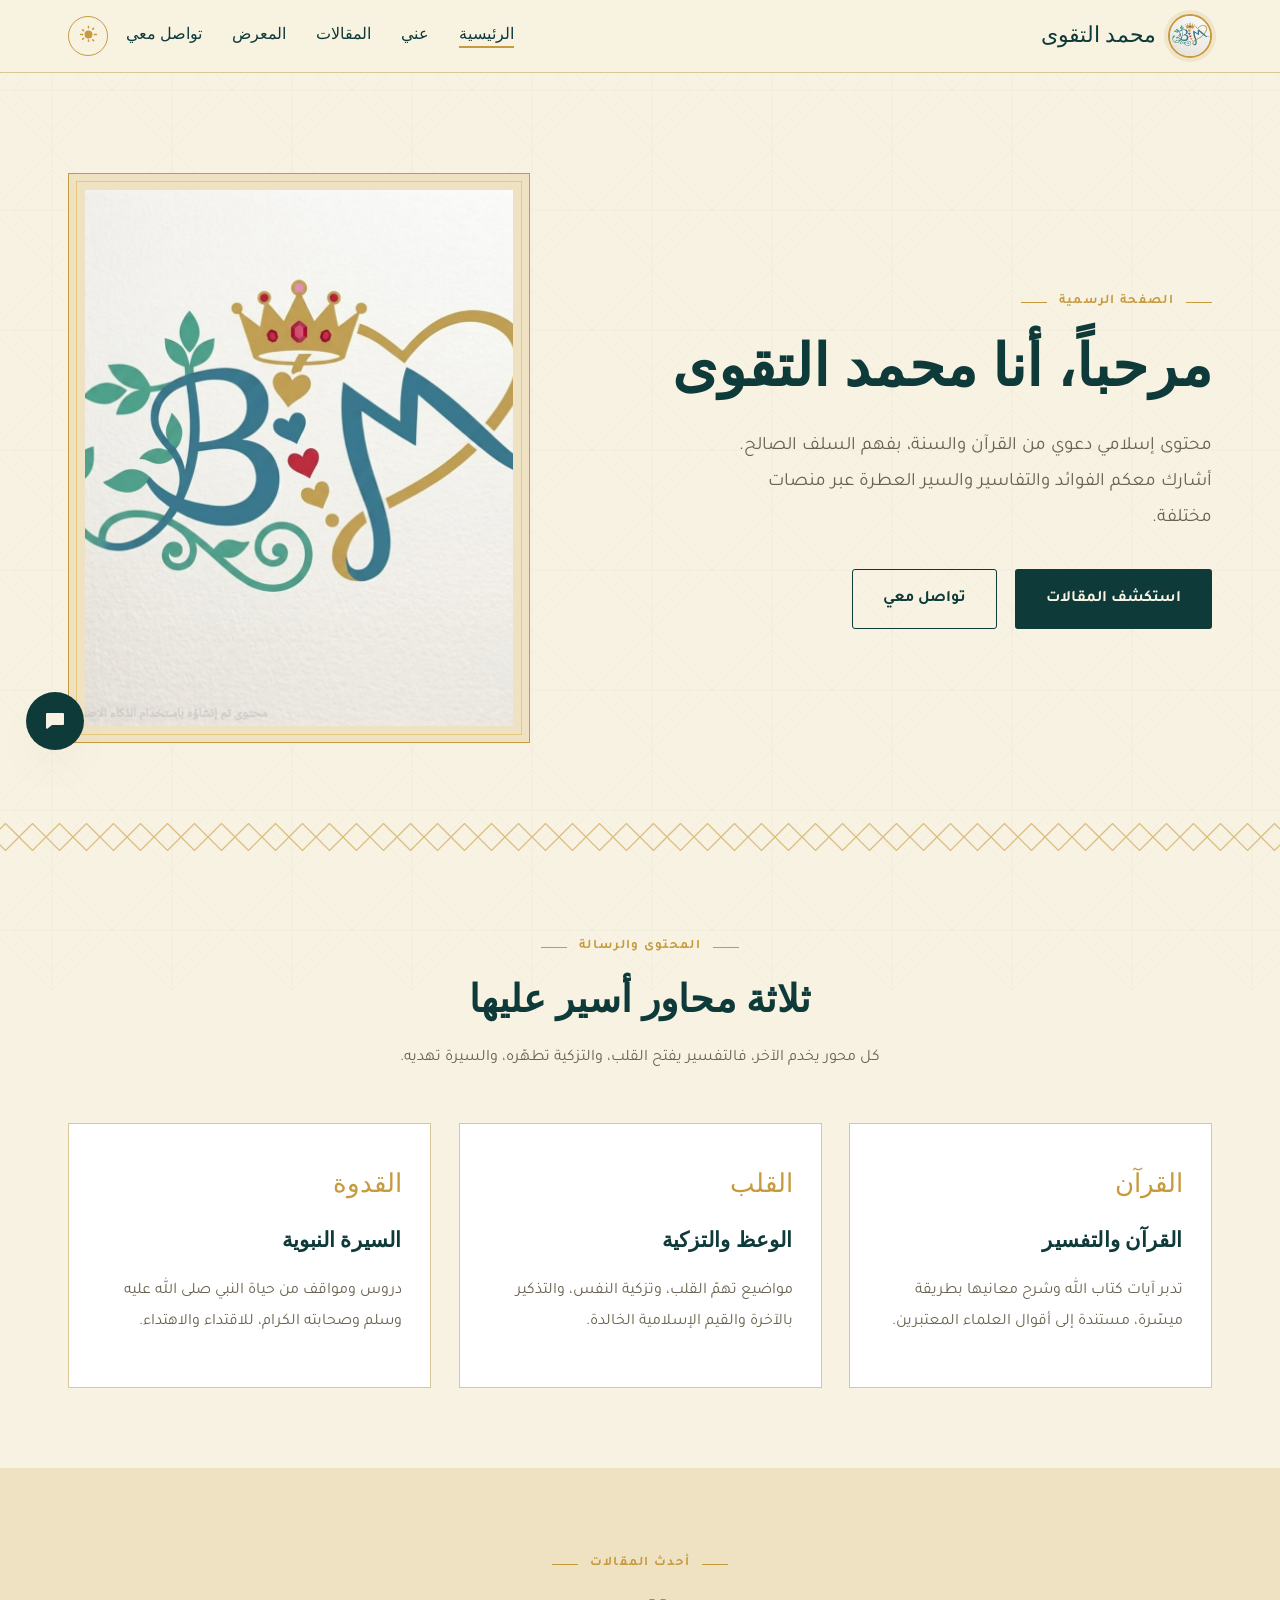
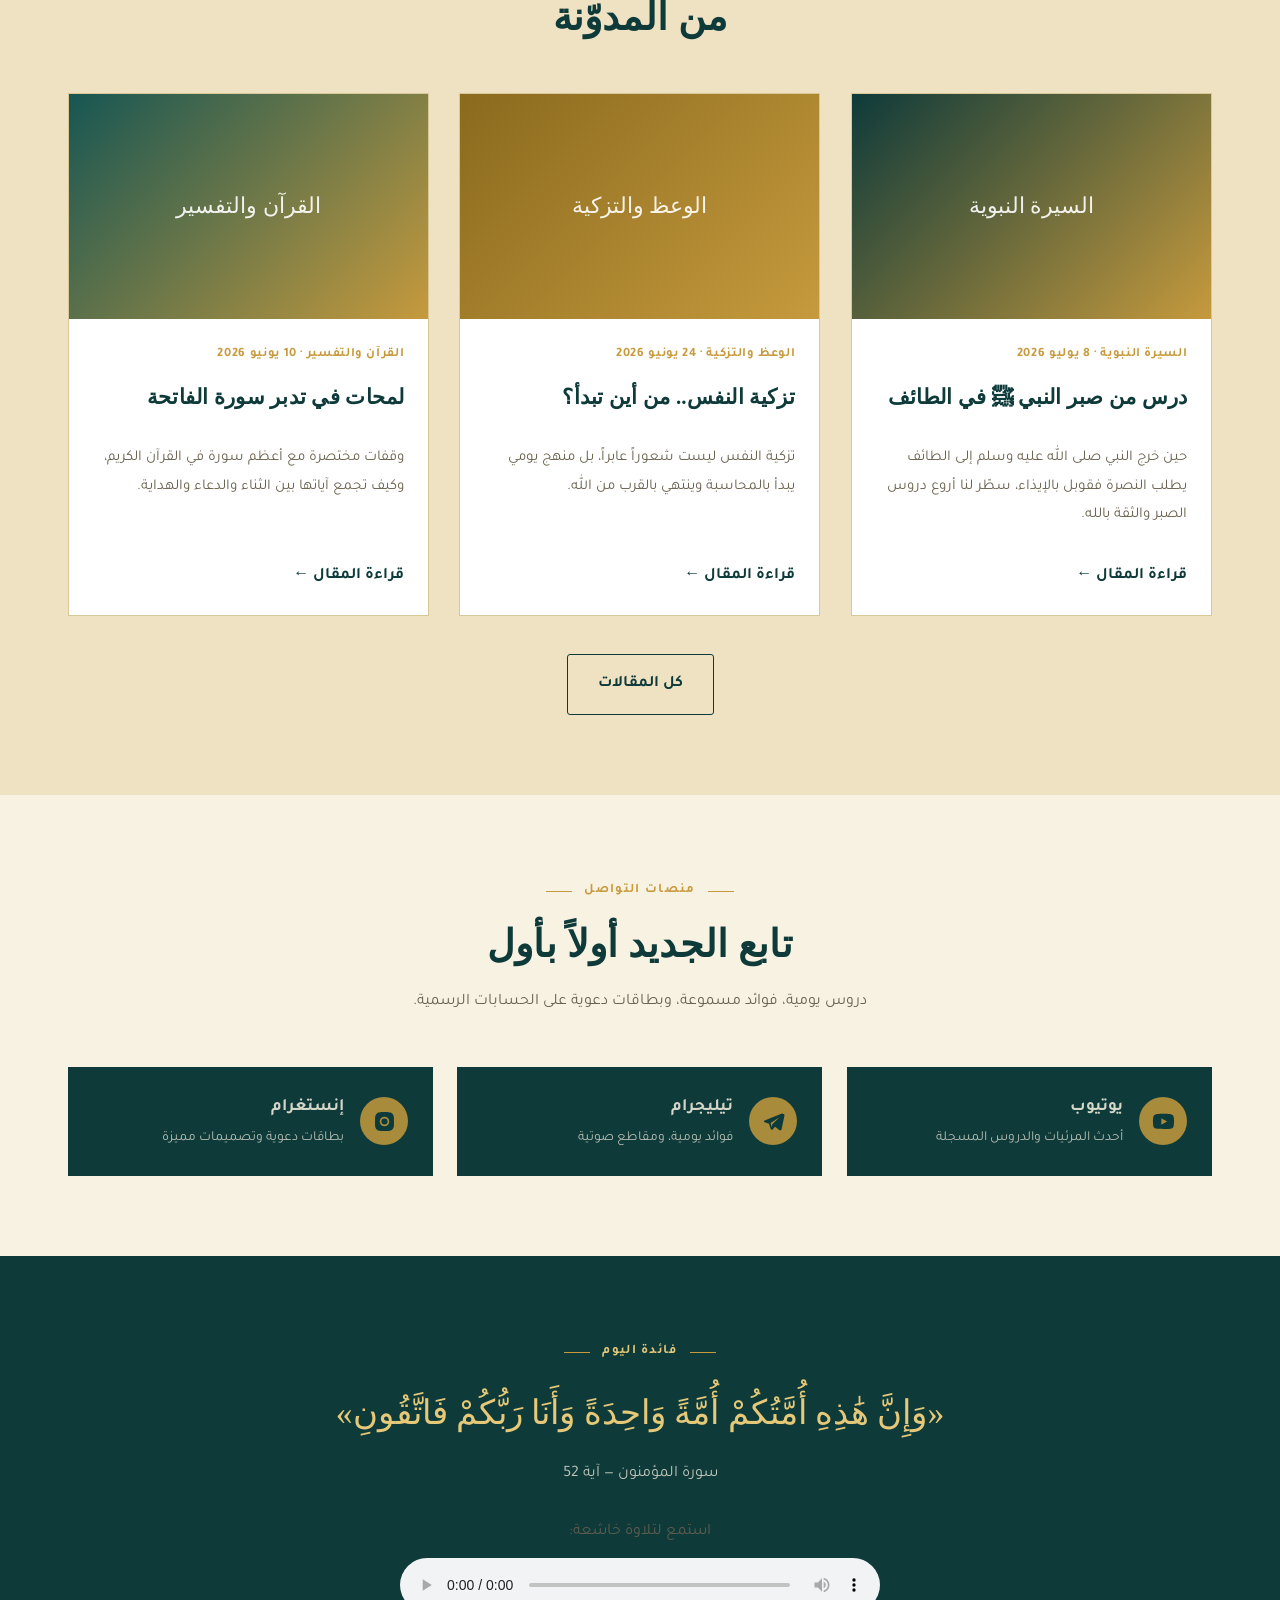
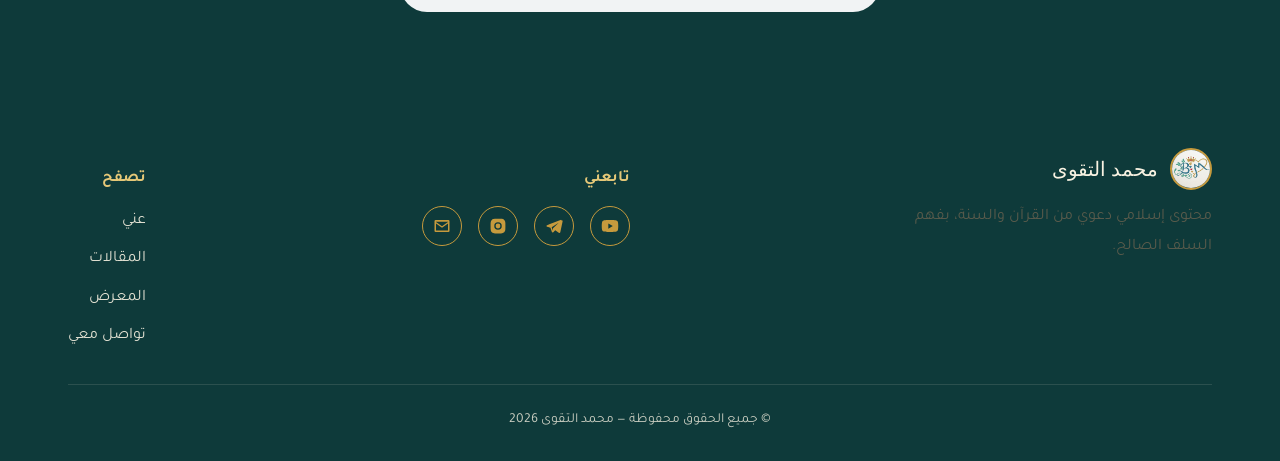
==== commit 555f949d: "Add files via upload" ====
--- a/index.html
+++ b/index.html
@@ -4,254 +4,335 @@
 <meta charset="UTF-8">
 <meta name="viewport" content="width=device-width, initial-scale=1.0">
 <title>محمد التقوى | AlTukwa</title>
-<meta name="description" content="محتوى إسلامي دعوي من القرآن والسنة بفهم السلف الصالح.">
+<meta name="description" content="محتوى إسلامي دعوي من القرآن والسنة بفهم السلف الصالح — تفسير، تزكية، وسيرة نبوية.">
+<link rel="canonical" href="https://altukwa.github.io/index.html">
+<meta name="theme-color" content="#0e3a3a">
 <link rel="icon" href="logo.png">
+<link rel="apple-touch-icon" href="logo.png">
+
+<meta property="og:type" content="website">
+<meta property="og:title" content="محمد التقوى | AlTukwa">
+<meta property="og:description" content="محتوى إسلامي دعوي من القرآن والسنة بفهم السلف الصالح — تفسير، تزكية، وسيرة نبوية.">
+<meta property="og:image" content="https://altukwa.github.io/logo.png">
+<meta property="og:url" content="https://altukwa.github.io/index.html">
+<meta property="og:locale" content="ar_AR">
+<meta name="twitter:card" content="summary_large_image">
+<meta name="twitter:title" content="محمد التقوى | AlTukwa">
+<meta name="twitter:description" content="محتوى إسلامي دعوي من القرآن والسنة بفهم السلف الصالح — تفسير، تزكية، وسيرة نبوية.">
+<meta name="twitter:image" content="https://altukwa.github.io/logo.png">
+
+<script>
+(function(){
+  var saved = localStorage.getItem('altukwa-theme');
+  var theme = saved || 'light';
+  document.documentElement.setAttribute('data-theme', theme);
+})();
+</script>
 <style>
 /* =========================================================
-   AlTukwa — نظام تصميم "المخطوطة المضيئة"
+   AlTukwa — نظام تصميم "المخطوطة المضيئة" v3 (فاخر + وضع ليلي)
    ========================================================= */
 
 @import url('https://fonts.googleapis.com/css2?family=Aref+Ruqaa:wght@400;700&family=Tajawal:wght@300;400;500;700;900&display=swap');
 
 :root{
-  --teal-deep:#0e3a3a;
+  --bg:#f8f2e2;
+  --bg-alt:#eee2c3;
+  --surface:#ffffff;
+  --text:#241f16;
+  --text-soft:#6b6350;
+  --teal:#0e3a3a;
   --teal-mid:#175653;
-  --teal-soft:#e7f0ee;
   --gold:#c69a3d;
   --gold-light:#e5c878;
-  --parchment:#f8f2e2;
-  --parchment-dark:#eee2c3;
-  --ink:#241f16;
-  --ink-soft:#6b6350;
   --line:#d8c898;
-  --radius:2px;
-  --maxw:1180px;
-  --shadow:0 18px 40px -20px rgba(14,58,58,.35);
+  --radius:3px;
+  --maxw:1200px;
+  --shadow:0 20px 48px -22px rgba(14,58,58,.4);
+  --girih-opacity:.05;
+  color-scheme:light;
+}
+
+html[data-theme="dark"]{
+  --bg:#0c1917;
+  --bg-alt:#0f201d;
+  --surface:#132523;
+  --text:#f1ecd9;
+  --text-soft:#b9b19a;
+  --teal:#e5c878;
+  --teal-mid:#2f8f86;
+  --gold:#d9b458;
+  --gold-light:#f0d488;
+  --line:#274543;
+  --shadow:0 20px 48px -18px rgba(0,0,0,.55);
+  --girih-opacity:.08;
+  color-scheme:dark;
 }
 
 *{box-sizing:border-box;}
 html{scroll-behavior:smooth;}
 body{
   margin:0;
-  background:var(--parchment);
-  color:var(--ink);
+  background:var(--bg);
+  color:var(--text);
   font-family:'Tajawal',sans-serif;
-  line-height:1.85;
+  line-height:1.9;
   direction:rtl;
   -webkit-font-smoothing:antialiased;
+  transition:background .4s ease,color .4s ease;
+  overflow-x:hidden;
 }
 body::before{
   content:"";
-  position:fixed;inset:0;
-  background-image:url("data:image/svg+xml,%3Csvg xmlns='http://www.w3.org/2000/svg' width='120' height='120' viewBox='0 0 120 120'%3E%3Cg fill='none' stroke='%23175653' stroke-width='.6' opacity='.05'%3E%3Cpath d='M60 0 L120 60 L60 120 L0 60 Z'/%3E%3Cpath d='M60 20 L100 60 L60 100 L20 60 Z'/%3E%3Cpath d='M60 0 L60 120 M0 60 L120 60'/%3E%3C/g%3E%3C/svg%3E");
+  position:fixed;inset:-10% -10%;
+  background-image:url("data:image/svg+xml,%3Csvg xmlns='http://www.w3.org/2000/svg' width='120' height='120' viewBox='0 0 120 120'%3E%3Cg fill='none' stroke='%23175653' stroke-width='.6'%3E%3Cpath d='M60 0 L120 60 L60 120 L0 60 Z'/%3E%3Cpath d='M60 20 L100 60 L60 100 L20 60 Z'/%3E%3Cpath d='M60 0 L60 120 M0 60 L120 60'/%3E%3C/g%3E%3C/svg%3E");
+  opacity:var(--girih-opacity);
   pointer-events:none;
   z-index:0;
-}
+  animation:driftBg 90s linear infinite;
+}
+@keyframes driftBg{
+  0%{background-position:0 0;}
+  100%{background-position:600px 600px;}
+}
+@media (prefers-reduced-motion:reduce){
+  body::before{animation:none;}
+}
+
 h1,h2,h3,.display{
   font-family:'Aref Ruqaa',serif;
-  color:var(--teal-deep);
-  margin:0 0 .4em;
+  color:var(--teal);
+  margin:0 0 .45em;
   font-weight:700;
-}
-h1{font-size:clamp(2.2rem,5vw,3.4rem);}
-h2{font-size:clamp(1.6rem,3vw,2.3rem);}
-h3{font-size:1.3rem;}
-p{color:var(--ink-soft);}
+  letter-spacing:.2px;
+}
+h1{font-size:clamp(2.3rem,5vw,3.6rem);line-height:1.25;}
+h2{font-size:clamp(1.7rem,3vw,2.4rem);line-height:1.3;}
+h3{font-size:1.32rem;}
+p{color:var(--text-soft);}
 a{color:inherit;text-decoration:none;}
 img{max-width:100%;display:block;}
-.container{max-width:var(--maxw);margin:0 auto;padding:0 24px;position:relative;z-index:1;}
+.container{max-width:var(--maxw);margin:0 auto;padding:0 28px;position:relative;z-index:1;}
 .eyebrow{
-  display:inline-flex;align-items:center;gap:10px;
-  font-size:.8rem;letter-spacing:.08em;color:var(--gold);
-  font-weight:700;margin-bottom:14px;
-}
-.eyebrow::before,.eyebrow::after{content:"";width:22px;height:1px;background:var(--gold);}
-
-/* ---------- Girih divider (signature element) ---------- */
+  display:inline-flex;align-items:center;gap:12px;
+  font-size:.82rem;letter-spacing:.1em;color:var(--gold);
+  font-weight:700;margin-bottom:16px;
+}
+.eyebrow::before,.eyebrow::after{content:"";width:26px;height:1px;background:var(--gold);}
+
+/* ---------- Girih divider ---------- */
 .girih-divider{
-  height:26px;
-  background-repeat:repeat-x;
-  background-position:center;
-  background-size:52px 26px;
+  height:28px;
+  background-repeat:repeat-x;background-position:center;background-size:54px 28px;
   background-image:url("data:image/svg+xml,%3Csvg xmlns='http://www.w3.org/2000/svg' width='52' height='26' viewBox='0 0 52 26'%3E%3Cg fill='none' stroke='%23c69a3d' stroke-width='1.2'%3E%3Cpath d='M0 13 L13 0 L26 13 L13 26 Z'/%3E%3Cpath d='M26 13 L39 0 L52 13 L39 26 Z'/%3E%3C/g%3E%3C/svg%3E");
-  opacity:.65;
-  margin:0 auto;
+  opacity:.6;margin:0 auto;
 }
 
 /* ---------- Header / Nav ---------- */
 .site-header{
-  position:sticky;top:0;z-index:50;
-  background:rgba(248,242,226,.92);
-  backdrop-filter:blur(8px);
+  position:sticky;top:0;z-index:80;
+  background:color-mix(in srgb, var(--bg) 90%, transparent);
+  backdrop-filter:blur(10px);
   border-bottom:1px solid var(--line);
 }
 .nav{
-  display:flex;align-items:center;justify-content:space-between;
-  padding:14px 24px;max-width:var(--maxw);margin:0 auto;
-}
-.brand{display:flex;align-items:center;gap:12px;font-family:'Aref Ruqaa',serif;font-size:1.3rem;color:var(--teal-deep);}
-.brand img{height:42px;width:42px;border-radius:50%;border:2px solid var(--gold);}
-.nav-links{display:flex;gap:28px;list-style:none;margin:0;padding:0;}
-.nav-links a{
-  font-weight:500;color:var(--teal-deep);position:relative;padding:4px 0;
-}
-.nav-links a::after{
-  content:"";position:absolute;right:0;bottom:-2px;width:0;height:2px;background:var(--gold);
-  transition:width .25s ease;
-}
+  display:flex;align-items:center;justify-content:space-between;gap:16px;
+  padding:14px 28px;max-width:var(--maxw);margin:0 auto;
+}
+.brand{display:flex;align-items:center;gap:12px;font-family:'Aref Ruqaa',serif;font-size:1.35rem;color:var(--teal);}
+.brand img{height:44px;width:44px;border-radius:50%;border:2px solid var(--gold);box-shadow:0 0 0 4px color-mix(in srgb, var(--gold) 15%, transparent);}
+.nav-right{display:flex;align-items:center;gap:18px;}
+.nav-links{display:flex;gap:30px;list-style:none;margin:0;padding:0;}
+.nav-links a{font-weight:500;color:var(--teal);position:relative;padding:4px 0;}
+.nav-links a::after{content:"";position:absolute;right:0;bottom:-2px;width:0;height:2px;background:var(--gold);transition:width .25s ease;}
 .nav-links a:hover::after,.nav-links a.active::after{width:100%;}
-.nav-toggle{display:none;background:none;border:0;font-size:1.6rem;color:var(--teal-deep);cursor:pointer;}
+.nav-toggle{display:none;background:none;border:0;font-size:1.6rem;color:var(--teal);cursor:pointer;}
+.theme-toggle{
+  width:40px;height:40px;border-radius:50%;border:1px solid var(--gold);background:transparent;
+  color:var(--gold);display:flex;align-items:center;justify-content:center;cursor:pointer;flex:0 0 40px;
+  transition:transform .3s ease,background .3s ease;
+}
+.theme-toggle:hover{background:var(--gold);color:var(--teal);transform:rotate(20deg);}
+.theme-toggle svg{width:19px;height:19px;fill:currentColor;}
 
 @media(max-width:820px){
   .nav-links{
-    position:fixed;inset:0 0 0 auto;height:100vh;width:74%;
-    background:var(--parchment);flex-direction:column;padding:100px 32px;
+    position:fixed;inset:0 0 0 auto;height:100vh;width:78%;
+    background:var(--bg);flex-direction:column;padding:110px 34px;
     transform:translateX(100%);transition:transform .35s ease;
-    box-shadow:var(--shadow);gap:22px;
+    box-shadow:var(--shadow);gap:24px;z-index:70;
   }
   .nav-links.open{transform:translateX(0);}
-  .nav-toggle{display:block;z-index:60;}
+  .nav-toggle{display:block;z-index:90;}
 }
 
 /* ---------- Hero ---------- */
-.hero{
-  padding:90px 0 70px;position:relative;overflow:hidden;
-}
-.hero-grid{
-  display:grid;grid-template-columns:1.15fr .85fr;gap:50px;align-items:center;
-}
-.hero p.lead{font-size:1.15rem;max-width:46ch;}
-.btn-row{display:flex;gap:16px;margin-top:30px;flex-wrap:wrap;}
+.hero{padding:100px 0 80px;position:relative;overflow:hidden;}
+.hero-grid{display:grid;grid-template-columns:1.15fr .85fr;gap:56px;align-items:center;}
+.hero p.lead{font-size:1.18rem;max-width:48ch;}
+.btn-row{display:flex;gap:18px;margin-top:32px;flex-wrap:wrap;}
 .btn{
   display:inline-flex;align-items:center;gap:8px;
-  padding:13px 28px;border-radius:var(--radius);font-weight:700;
-  border:1px solid transparent;transition:transform .2s ease,box-shadow .2s ease;
-}
-.btn-primary{background:var(--teal-deep);color:var(--parchment);}
-.btn-primary:hover{transform:translateY(-2px);box-shadow:var(--shadow);}
-.btn-ghost{border-color:var(--teal-deep);color:var(--teal-deep);}
-.btn-ghost:hover{background:var(--teal-deep);color:var(--parchment);}
+  padding:14px 30px;border-radius:var(--radius);font-weight:700;
+  border:1px solid transparent;transition:transform .25s ease,box-shadow .25s ease;
+}
+.btn-primary{background:var(--teal);color:var(--bg);}
+html[data-theme="dark"] .btn-primary{color:#0c1917;}
+.btn-primary:hover{transform:translateY(-3px);box-shadow:var(--shadow);}
+.btn-ghost{border-color:var(--teal);color:var(--teal);}
+.btn-ghost:hover{background:var(--teal);color:var(--bg);}
+html[data-theme="dark"] .btn-ghost:hover{color:#0c1917;}
 .hero-portrait{
-  position:relative;border:1px solid var(--gold);padding:14px;
-  background:var(--parchment-dark);
-}
-.hero-portrait::before{
-  content:"";position:absolute;inset:6px;border:1px solid var(--gold-light);pointer-events:none;
-}
+  position:relative;border:1px solid var(--gold);padding:16px;background:var(--bg-alt);
+  transition:transform .4s ease;
+}
+.hero-portrait::before{content:"";position:absolute;inset:7px;border:1px solid var(--gold-light);pointer-events:none;}
 .hero-portrait img{width:100%;object-fit:cover;aspect-ratio:4/5;}
 
 @media(max-width:820px){.hero-grid{grid-template-columns:1fr;}}
 
-/* ---------- Sections / cards ---------- */
-section{padding:70px 0;position:relative;}
-.section-head{text-align:center;max-width:640px;margin:0 auto 46px;}
-.section-head p{margin-top:10px;}
-
-.pillars{display:grid;grid-template-columns:repeat(3,1fr);gap:26px;}
+/* ---------- Sections / cards (with subtle 3D tilt) ---------- */
+section{padding:80px 0;position:relative;}
+.section-head{text-align:center;max-width:660px;margin:0 auto 50px;}
+.section-head p{margin-top:12px;}
+
+.pillars{display:grid;grid-template-columns:repeat(3,1fr);gap:28px;}
 .card{
-  background:#fff;border:1px solid var(--line);padding:32px 26px;
-  position:relative;transition:transform .25s ease,box-shadow .25s ease;
-}
-.card:hover{transform:translateY(-5px);box-shadow:var(--shadow);}
-.card .num{
-  font-family:'Aref Ruqaa',serif;color:var(--gold);font-size:1.6rem;display:block;margin-bottom:10px;
-}
+  background:var(--surface);border:1px solid var(--line);padding:34px 28px;
+  position:relative;transition:transform .3s ease,box-shadow .3s ease;
+  transform-style:preserve-3d;will-change:transform;
+}
+.card:hover{box-shadow:var(--shadow);}
+.card .num{font-family:'Aref Ruqaa',serif;color:var(--gold);font-size:1.65rem;display:block;margin-bottom:12px;}
 @media(max-width:820px){.pillars{grid-template-columns:1fr;}}
 
 /* ---------- Social row ---------- */
-.social-row{display:grid;grid-template-columns:repeat(auto-fit,minmax(230px,1fr));gap:22px;}
+.social-row{display:grid;grid-template-columns:repeat(auto-fit,minmax(240px,1fr));gap:24px;}
 .social-card{
-  display:flex;align-items:center;gap:16px;background:var(--teal-deep);color:var(--parchment);
-  padding:22px;border:1px solid var(--teal-deep);transition:.25s ease;
-}
-.social-card:hover{background:var(--teal-mid);transform:translateY(-4px);}
-.social-card .icon{
-  width:46px;height:46px;flex:0 0 46px;border-radius:50%;
-  background:var(--gold);display:flex;align-items:center;justify-content:center;color:var(--teal-deep);
-}
-.social-card .icon svg{width:22px;height:22px;fill:currentColor;}
-.social-card strong{display:block;font-size:1.05rem;}
-.social-card span{font-size:.85rem;opacity:.8;}
-
-/* footer social icons (compact) */
-.icon-row{display:flex;gap:14px;}
-.icon-row a{
-  width:38px;height:38px;border:1px solid var(--gold);border-radius:50%;
-  display:flex;align-items:center;justify-content:center;color:var(--gold);transition:.2s ease;
-}
-.icon-row a:hover{background:var(--gold);color:var(--teal-deep);}
-.icon-row svg{width:17px;height:17px;fill:currentColor;}
+  display:flex;align-items:center;gap:16px;background:var(--teal);color:var(--bg);
+  padding:24px;border:1px solid var(--teal);transition:.3s ease;transform-style:preserve-3d;will-change:transform;
+}
+html[data-theme="dark"] .social-card{color:#0c1917;}
+.social-card:hover{box-shadow:var(--shadow);}
+.social-card .icon{width:48px;height:48px;flex:0 0 48px;border-radius:50%;background:var(--gold);display:flex;align-items:center;justify-content:center;color:var(--teal);}
+html[data-theme="dark"] .social-card .icon{color:#0c1917;}
+.social-card .icon svg{width:23px;height:23px;fill:currentColor;}
+.social-card strong{display:block;font-size:1.08rem;}
+.social-card span{font-size:.86rem;opacity:.85;}
+
+.icon-row{display:flex;gap:16px;}
+.icon-row a{width:40px;height:40px;border:1px solid var(--gold);border-radius:50%;display:flex;align-items:center;justify-content:center;color:var(--gold);transition:.25s ease;}
+.icon-row a:hover{background:var(--gold);color:var(--teal);transform:translateY(-3px);}
+html[data-theme="dark"] .icon-row a:hover{color:#0c1917;}
+.icon-row svg{width:18px;height:18px;fill:currentColor;}
 
 /* ---------- Daily verse ---------- */
-.daily{
-  background:var(--teal-deep);color:var(--parchment);text-align:center;
-}
-.daily blockquote{
-  font-family:'Aref Ruqaa',serif;font-size:clamp(1.4rem,3vw,2rem);
-  max-width:800px;margin:0 auto 12px;color:var(--gold-light);
-}
-.daily cite{display:block;color:var(--parchment);opacity:.7;font-style:normal;margin-bottom:26px;}
-audio{width:100%;max-width:460px;margin:0 auto;display:block;}
+.daily{background:var(--teal);color:var(--bg);text-align:center;}
+html[data-theme="dark"] .daily{background:var(--surface);}
+.daily blockquote{font-family:'Aref Ruqaa',serif;font-size:clamp(1.5rem,3vw,2.1rem);max-width:820px;margin:0 auto 14px;color:var(--gold-light);}
+.daily cite{display:block;color:var(--bg);opacity:.75;font-style:normal;margin-bottom:28px;}
+html[data-theme="dark"] .daily cite{color:var(--text);}
+audio{width:100%;max-width:480px;margin:0 auto;display:block;}
 
 /* ---------- Blog ---------- */
-.post-grid{display:grid;grid-template-columns:repeat(3,1fr);gap:28px;}
-.post-card{background:#fff;border:1px solid var(--line);display:flex;flex-direction:column;transition:.25s ease;}
-.post-card:hover{transform:translateY(-5px);box-shadow:var(--shadow);}
-.post-thumb{aspect-ratio:16/10;overflow:hidden;background:var(--parchment-dark);}
+.post-grid{display:grid;grid-template-columns:repeat(3,1fr);gap:30px;}
+.post-card{background:var(--surface);border:1px solid var(--line);display:flex;flex-direction:column;transition:.3s ease;transform-style:preserve-3d;will-change:transform;}
+.post-card:hover{box-shadow:var(--shadow);}
+.post-thumb{aspect-ratio:16/10;overflow:hidden;background:var(--bg-alt);}
 .post-thumb img{width:100%;height:100%;object-fit:cover;}
-.post-body{padding:22px;flex:1;display:flex;flex-direction:column;}
-.post-meta{font-size:.78rem;color:var(--gold);font-weight:700;letter-spacing:.04em;margin-bottom:8px;}
-.post-body h3{margin-bottom:10px;}
-.post-body p{font-size:.92rem;flex:1;}
-.post-read{margin-top:14px;font-weight:700;color:var(--teal-deep);}
-.post-filters{display:flex;gap:10px;flex-wrap:wrap;justify-content:center;margin-bottom:36px;}
-.post-filters button{
-  padding:8px 18px;border:1px solid var(--teal-deep);background:transparent;color:var(--teal-deep);
-  font-family:inherit;font-weight:700;cursor:pointer;transition:.2s ease;
-}
-.post-filters button.active,.post-filters button:hover{background:var(--teal-deep);color:var(--parchment);}
+.post-body{padding:24px;flex:1;display:flex;flex-direction:column;}
+.post-meta{font-size:.8rem;color:var(--gold);font-weight:700;letter-spacing:.05em;margin-bottom:10px;}
+.post-body h3{margin-bottom:12px;}
+.post-body p{font-size:.94rem;flex:1;}
+.post-read{margin-top:16px;font-weight:700;color:var(--teal);}
+.post-filters{display:flex;gap:12px;flex-wrap:wrap;justify-content:center;margin-bottom:40px;}
+.post-filters button{padding:9px 20px;border:1px solid var(--teal);background:transparent;color:var(--teal);font-family:inherit;font-weight:700;cursor:pointer;transition:.25s ease;border-radius:var(--radius);}
+.post-filters button.active,.post-filters button:hover{background:var(--teal);color:var(--bg);}
+html[data-theme="dark"] .post-filters button.active,html[data-theme="dark"] .post-filters button:hover{color:#0c1917;}
 @media(max-width:900px){.post-grid{grid-template-columns:1fr 1fr;}}
 @media(max-width:620px){.post-grid{grid-template-columns:1fr;}}
 
-/* single post */
-.post-header{text-align:center;max-width:760px;margin:0 auto 30px;}
-.post-cover{max-width:900px;margin:0 auto 40px;border:1px solid var(--gold);padding:10px;}
-.post-content{max-width:720px;margin:0 auto;font-size:1.05rem;color:var(--ink);}
-.post-content p{margin-bottom:1.3em;color:var(--ink);}
-.post-content h2{margin-top:1.6em;}
+.post-header{text-align:center;max-width:780px;margin:0 auto 34px;}
+.post-content{max-width:740px;margin:0 auto;font-size:1.08rem;color:var(--text);}
+.post-content p{margin-bottom:1.4em;color:var(--text);}
+.post-content h2{margin-top:1.7em;}
 
 /* ---------- About page ---------- */
-.about-grid{display:grid;grid-template-columns:.8fr 1.2fr;gap:56px;align-items:start;}
-.timeline{border-right:2px solid var(--gold);padding-right:24px;margin-top:10px;}
-.timeline-item{margin-bottom:26px;position:relative;}
-.timeline-item::before{
-  content:"";position:absolute;right:-30px;top:6px;width:10px;height:10px;border-radius:50%;background:var(--gold);
-}
+.about-grid{display:grid;grid-template-columns:.8fr 1.2fr;gap:60px;align-items:start;}
+.timeline{border-right:2px solid var(--gold);padding-right:26px;margin-top:12px;}
+.timeline-item{margin-bottom:28px;position:relative;}
+.timeline-item::before{content:"";position:absolute;right:-31px;top:6px;width:11px;height:11px;border-radius:50%;background:var(--gold);}
 @media(max-width:820px){.about-grid{grid-template-columns:1fr;}}
 
+/* ---------- Gallery ---------- */
+.gallery-grid{display:grid;grid-template-columns:repeat(3,1fr);gap:18px;}
+.gallery-item{
+  position:relative;aspect-ratio:1/1;overflow:hidden;border:1px solid var(--line);cursor:zoom-in;
+  background:linear-gradient(135deg,var(--teal),var(--gold));
+}
+.gallery-item img{width:100%;height:100%;object-fit:cover;transition:transform .5s ease;}
+.gallery-item:hover img{transform:scale(1.08);}
+.gallery-item .cap{
+  position:absolute;inset:auto 0 0 0;padding:14px;background:linear-gradient(0deg,rgba(0,0,0,.65),transparent);
+  color:#fff;font-size:.85rem;font-weight:700;opacity:0;transition:opacity .3s ease;
+}
+.gallery-item:hover .cap{opacity:1;}
+@media(max-width:820px){.gallery-grid{grid-template-columns:1fr 1fr;}}
+@media(max-width:520px){.gallery-grid{grid-template-columns:1fr;}}
+
+.lightbox{
+  position:fixed;inset:0;background:rgba(8,14,13,.92);display:none;align-items:center;justify-content:center;
+  z-index:200;padding:30px;
+}
+.lightbox.open{display:flex;}
+.lightbox img{max-width:min(900px,92vw);max-height:82vh;border:2px solid var(--gold);}
+.lightbox .cap{color:var(--bg);text-align:center;margin-top:16px;font-weight:700;}
+.lightbox-close{position:absolute;top:22px;left:22px;color:#fff;font-size:2rem;background:none;border:0;cursor:pointer;}
+
 /* ---------- Contact ---------- */
-.contact-wrap{display:grid;grid-template-columns:1fr 1fr;gap:50px;}
-form{display:flex;flex-direction:column;gap:16px;}
-input,textarea{
-  padding:14px;border:1px solid var(--line);background:#fff;font-family:inherit;font-size:1rem;color:var(--ink);
-}
+.contact-wrap{display:grid;grid-template-columns:1fr 1fr;gap:54px;}
+form{display:flex;flex-direction:column;gap:18px;}
+input,textarea{padding:15px;border:1px solid var(--line);background:var(--surface);font-family:inherit;font-size:1rem;color:var(--text);border-radius:var(--radius);}
 input:focus,textarea:focus{outline:2px solid var(--gold);outline-offset:1px;}
-textarea{min-height:140px;resize:vertical;}
+textarea{min-height:150px;resize:vertical;}
 @media(max-width:820px){.contact-wrap{grid-template-columns:1fr;}}
 
 /* ---------- Footer ---------- */
-.site-footer{background:var(--teal-deep);color:var(--parchment);padding:50px 0 26px;}
-.footer-grid{display:flex;justify-content:space-between;flex-wrap:wrap;gap:30px;margin-bottom:30px;}
-.footer-brand{display:flex;align-items:center;gap:12px;font-family:'Aref Ruqaa',serif;font-size:1.2rem;}
-.footer-brand img{height:40px;width:40px;border-radius:50%;border:2px solid var(--gold);}
-.footer-bottom{border-top:1px solid rgba(247,241,226,.15);padding-top:20px;text-align:center;font-size:.85rem;opacity:.75;}
+.site-footer{background:var(--teal);color:var(--bg);padding:56px 0 28px;}
+html[data-theme="dark"] .site-footer{background:var(--surface);}
+.footer-grid{display:flex;justify-content:space-between;flex-wrap:wrap;gap:32px;margin-bottom:32px;}
+.footer-brand{display:flex;align-items:center;gap:12px;font-family:'Aref Ruqaa',serif;font-size:1.25rem;}
+.footer-brand img{height:42px;width:42px;border-radius:50%;border:2px solid var(--gold);}
+.footer-bottom{border-top:1px solid color-mix(in srgb, var(--bg) 15%, transparent);padding-top:22px;text-align:center;font-size:.86rem;opacity:.8;}
+
+/* ---------- Floating contact button ---------- */
+.fab-wrap{position:fixed;bottom:26px;left:26px;z-index:120;display:flex;flex-direction:column-reverse;align-items:flex-start;gap:14px;}
+.fab-main{
+  width:58px;height:58px;border-radius:50%;background:var(--teal);color:var(--bg);border:none;
+  box-shadow:var(--shadow);display:flex;align-items:center;justify-content:center;cursor:pointer;
+  transition:transform .3s ease;
+}
+html[data-theme="dark"] .fab-main{color:#0c1917;}
+.fab-main:hover{transform:scale(1.08);}
+.fab-main svg{width:24px;height:24px;fill:currentColor;}
+.fab-item{
+  width:48px;height:48px;border-radius:50%;background:var(--gold);color:var(--teal);display:flex;align-items:center;justify-content:center;
+  box-shadow:var(--shadow);opacity:0;transform:translateY(10px) scale(.7);pointer-events:none;transition:.25s ease;
+}
+.fab-item svg{width:20px;height:20px;fill:currentColor;}
+.fab-wrap.open .fab-item{opacity:1;transform:none;pointer-events:auto;}
+
+/* ---------- 404 page ---------- */
+.page-404{min-height:70vh;display:flex;align-items:center;justify-content:center;text-align:center;padding:60px 24px;}
+.page-404 .code{font-family:'Aref Ruqaa',serif;font-size:clamp(4rem,14vw,8rem);color:var(--gold);line-height:1;margin-bottom:10px;}
 
 /* ---------- Reveal animation ---------- */
-.reveal{opacity:0;transform:translateY(18px);transition:opacity .7s ease,transform .7s ease;}
+.reveal{opacity:0;transform:translateY(22px);transition:opacity .8s ease,transform .8s ease;}
 .reveal.visible{opacity:1;transform:none;}
 @media (prefers-reduced-motion:reduce){
   .reveal{opacity:1;transform:none;transition:none;}
   html{scroll-behavior:auto;}
+  .card,.post-card,.social-card{transition:none;}
 }
 
 :focus-visible{outline:2px solid var(--gold);outline-offset:2px;}
@@ -265,13 +346,19 @@
     <img src="logo.png" alt="شعار محمد التقوى">
     <span>محمد التقوى</span>
   </a>
-  <button class="nav-toggle" id="navToggle" aria-label="فتح القائمة">☰</button>
-  <ul class="nav-links" id="navLinks">
-    <li><a href="index.html" class="active">الرئيسية</a></li>
+  <div class="nav-right">
+    <button class="nav-toggle" id="navToggle" aria-label="فتح القائمة">☰</button>
+    <ul class="nav-links" id="navLinks">
+      <li><a href="index.html" class="active">الرئيسية</a></li>
     <li><a href="about.html">عني</a></li>
     <li><a href="blog.html">المقالات</a></li>
+    <li><a href="gallery.html">المعرض</a></li>
     <li><a href="contact.html">تواصل معي</a></li>
-  </ul>
+    </ul>
+    <button class="theme-toggle" id="themeToggle" aria-label="تبديل الوضع الليلي">
+      <span class="icon-sun"><svg viewBox="0 0 24 24"><path d="M12 4.5a1 1 0 0 1-1-1V2a1 1 0 1 1 2 0v1.5a1 1 0 0 1-1 1Zm0 17a1 1 0 0 1-1-1V19a1 1 0 1 1 2 0v1.5a1 1 0 0 1-1 1ZM4.5 13H2a1 1 0 1 1 0-2h2.5a1 1 0 1 1 0 2Zm17.5 0h-2.5a1 1 0 1 1 0-2H22a1 1 0 1 1 0 2ZM6.34 7.76a1 1 0 0 1-1.42 0L3.86 6.7a1 1 0 1 1 1.42-1.42l1.06 1.06a1 1 0 0 1 0 1.42Zm12.8 12.8a1 1 0 0 1-1.42 0l-1.06-1.06a1 1 0 1 1 1.42-1.42l1.06 1.06a1 1 0 0 1 0 1.42ZM6.34 16.24a1 1 0 0 1 0 1.42l-1.06 1.06a1 1 0 1 1-1.42-1.42l1.06-1.06a1 1 0 0 1 1.42 0Zm12.8-12.8a1 1 0 0 1 0 1.42l-1.06 1.06a1 1 0 1 1-1.42-1.42l1.06-1.06a1 1 0 0 1 1.42 0ZM12 7a5 5 0 1 1 0 10 5 5 0 0 1 0-10Z"/></svg></span>
+    </button>
+  </div>
 </div></header>
 <main>
 
@@ -286,9 +373,7 @@
           <a href="contact.html" class="btn btn-ghost">تواصل معي</a>
         </div>
       </div>
-      <div class="hero-portrait reveal visible">
-        <img src="logo.png" alt="محمد التقوى">
-      </div>
+      <div class="hero-portrait reveal visible"><img src="logo.png" alt="محمد التقوى"></div>
     </div>
   </section>
 
@@ -309,14 +394,11 @@
     </div>
   </section>
 
-  <section style="background:var(--parchment-dark);">
+  <section style="background:var(--bg-alt);">
     <div class="container">
-      <div class="section-head reveal visible">
-        <span class="eyebrow">أحدث المقالات</span>
-        <h2>من المدوّنة</h2>
-      </div>
+      <div class="section-head reveal visible"><span class="eyebrow">أحدث المقالات</span><h2>من المدوّنة</h2></div>
       <div class="post-grid"><a class="post-card reveal visible" href="post-sabr-al-nabi-fi-taif.html" data-category="السيرة النبوية">
-    <div class="post-thumb" style="background:linear-gradient(135deg, #0e3a3a, #c69a3d);display:flex;align-items:center;justify-content:center;"><span style="font-family:'Aref Ruqaa',serif;color:#fff;font-size:1.4rem;opacity:.85;">السيرة النبوية</span></div>
+    <div class="post-thumb" style="background:linear-gradient(135deg, #0e3a3a, #c69a3d);display:flex;align-items:center;justify-content:center;"><span style="font-family:'Aref Ruqaa',serif;color:#fff;font-size:1.4rem;opacity:.9;">السيرة النبوية</span></div>
     <div class="post-body">
       <div class="post-meta">السيرة النبوية · 8 يوليو 2026</div>
       <h3>درس من صبر النبي ﷺ في الطائف</h3>
@@ -325,7 +407,7 @@
     </div>
   </a>
 <a class="post-card reveal visible" href="post-tazkiyat-al-nafs.html" data-category="الوعظ والتزكية">
-    <div class="post-thumb" style="background:linear-gradient(135deg, #8a6a1e, #c69a3d);display:flex;align-items:center;justify-content:center;"><span style="font-family:'Aref Ruqaa',serif;color:#fff;font-size:1.4rem;opacity:.85;">الوعظ والتزكية</span></div>
+    <div class="post-thumb" style="background:linear-gradient(135deg, #8a6a1e, #c69a3d);display:flex;align-items:center;justify-content:center;"><span style="font-family:'Aref Ruqaa',serif;color:#fff;font-size:1.4rem;opacity:.9;">الوعظ والتزكية</span></div>
     <div class="post-body">
       <div class="post-meta">الوعظ والتزكية · 24 يونيو 2026</div>
       <h3>تزكية النفس.. من أين تبدأ؟</h3>
@@ -334,7 +416,7 @@
     </div>
   </a>
 <a class="post-card reveal visible" href="post-tadabbur-al-fatiha.html" data-category="القرآن والتفسير">
-    <div class="post-thumb" style="background:linear-gradient(135deg, #175653, #c69a3d);display:flex;align-items:center;justify-content:center;"><span style="font-family:'Aref Ruqaa',serif;color:#fff;font-size:1.4rem;opacity:.85;">القرآن والتفسير</span></div>
+    <div class="post-thumb" style="background:linear-gradient(135deg, #175653, #c69a3d);display:flex;align-items:center;justify-content:center;"><span style="font-family:'Aref Ruqaa',serif;color:#fff;font-size:1.4rem;opacity:.9;">القرآن والتفسير</span></div>
     <div class="post-body">
       <div class="post-meta">القرآن والتفسير · 10 يونيو 2026</div>
       <h3>لمحات في تدبر سورة الفاتحة</h3>
@@ -342,17 +424,13 @@
       <span class="post-read">قراءة المقال ←</span>
     </div>
   </a></div>
-      <div style="text-align:center;margin-top:36px;"><a href="blog.html" class="btn btn-ghost">كل المقالات</a></div>
+      <div style="text-align:center;margin-top:38px;"><a href="blog.html" class="btn btn-ghost">كل المقالات</a></div>
     </div>
   </section>
 
   <section id="platforms">
     <div class="container">
-      <div class="section-head reveal visible">
-        <span class="eyebrow">منصات التواصل</span>
-        <h2>تابع الجديد أولاً بأول</h2>
-        <p>دروس يومية، فوائد مسموعة، وبطاقات دعوية على الحسابات الرسمية.</p>
-      </div>
+      <div class="section-head reveal visible"><span class="eyebrow">منصات التواصل</span><h2>تابع الجديد أولاً بأول</h2><p>دروس يومية، فوائد مسموعة، وبطاقات دعوية على الحسابات الرسمية.</p></div>
       <div class="social-row">
         <a class="social-card reveal visible" href="https://www.youtube.com/@altukwa" target="_blank" rel="noopener"><span class="icon"><svg viewBox="0 0 24 24"><path d="M23 12s0-3.6-.46-5.3a3 3 0 0 0-2.1-2.1C18.7 4 12 4 12 4s-6.7 0-8.44.6a3 3 0 0 0-2.1 2.1C1 8.4 1 12 1 12s0 3.6.46 5.3a3 3 0 0 0 2.1 2.1C5.3 20 12 20 12 20s6.7 0 8.44-.6a3 3 0 0 0 2.1-2.1C23 15.6 23 12 23 12ZM9.75 15.5v-7l6 3.5-6 3.5Z"/></svg></span><span><strong>يوتيوب</strong><span>أحدث المرئيات والدروس المسجلة</span></span></a>
         <a class="social-card reveal visible" href="https://t.me/altukwa" target="_blank" rel="noopener"><span class="icon"><svg viewBox="0 0 24 24"><path d="M21.5 3.5 2.7 10.9c-.9.35-.9 1.65.05 1.94l4.55 1.4 1.75 5.55c.28.9 1.4 1.15 2.05.46l2.55-2.7 4.7 3.45c.75.55 1.85.15 2.05-.75l3.05-14.4c.24-1.1-.85-2-1.9-1.35ZM8.9 13.5l9.4-6-7.6 7.35-.3 3.05-1.5-4.4Z"/></svg></span><span><strong>تيليجرام</strong><span>فوائد يومية، ومقاطع صوتية</span></span></a>
@@ -366,7 +444,7 @@
       <span class="eyebrow" style="color:var(--gold-light);">فائدة اليوم</span>
       <blockquote>«وَإِنَّ هَٰذِهِ أُمَّتُكُمْ أُمَّةً وَاحِدَةً وَأَنَا رَبُّكُمْ فَاتَّقُونِ»</blockquote>
       <cite>سورة المؤمنون — آية 52</cite>
-      <p style="color:var(--parchment);opacity:.85;margin-bottom:10px;">استمع لتلاوة خاشعة:</p>
+      <p style="opacity:.85;margin-bottom:10px;">استمع لتلاوة خاشعة:</p>
       <audio controls src="https://server8.mp3quran.net/afs/023.mp3">متصفحك لا يدعم مشغل الصوت.</audio>
     </div>
   </section>
@@ -375,13 +453,8 @@
 <footer class="site-footer"><div class="container">
   <div class="footer-grid">
     <div>
-      <div class="footer-brand">
-        <img src="logo.png" alt="شعار محمد التقوى">
-        <span>محمد التقوى</span>
-      </div>
-      <p style="color:rgba(247,241,226,.75);max-width:34ch;margin-top:12px;">
-        محتوى إسلامي دعوي من القرآن والسنة، بفهم السلف الصالح.
-      </p>
+      <div class="footer-brand"><img src="logo.png" alt="شعار محمد التقوى"><span>محمد التقوى</span></div>
+      <p style="opacity:.8;max-width:34ch;margin-top:12px;">محتوى إسلامي دعوي من القرآن والسنة، بفهم السلف الصالح.</p>
     </div>
     <div>
       <p style="color:var(--gold-light);font-weight:700;margin-bottom:12px;">تابعني</p>
@@ -394,15 +467,21 @@
     </div>
     <div>
       <p style="color:var(--gold-light);font-weight:700;margin-bottom:12px;">تصفح</p>
-      <div style="display:flex;flex-direction:column;gap:8px;color:rgba(247,241,226,.85);">
+      <div style="display:flex;flex-direction:column;gap:8px;opacity:.9;">
         <a href="about.html">عني</a>
         <a href="blog.html">المقالات</a>
+        <a href="gallery.html">المعرض</a>
         <a href="contact.html">تواصل معي</a>
       </div>
     </div>
   </div>
   <div class="footer-bottom">© جميع الحقوق محفوظة — محمد التقوى <span id="year"></span></div>
 </div></footer>
+<div class="fab-wrap" id="fabWrap">
+  <a class="fab-item" href="mailto:contact@altukwa.example" aria-label="راسلني بالبريد"><svg viewBox="0 0 24 24"><path d="M2 5.5A1.5 1.5 0 0 1 3.5 4h17A1.5 1.5 0 0 1 22 5.5v13a1.5 1.5 0 0 1-1.5 1.5h-17A1.5 1.5 0 0 1 2 18.5Zm2 .8v.4l8 5.6 8-5.6v-.4H4Zm16 2.4-7.43 5.2a1 1 0 0 1-1.14 0L4 8.7v9.3h16Z"/></svg></a>
+  <a class="fab-item" href="https://t.me/altukwa" target="_blank" rel="noopener" aria-label="راسلني على تيليجرام"><svg viewBox="0 0 24 24"><path d="M21.5 3.5 2.7 10.9c-.9.35-.9 1.65.05 1.94l4.55 1.4 1.75 5.55c.28.9 1.4 1.15 2.05.46l2.55-2.7 4.7 3.45c.75.55 1.85.15 2.05-.75l3.05-14.4c.24-1.1-.85-2-1.9-1.35ZM8.9 13.5l9.4-6-7.6 7.35-.3 3.05-1.5-4.4Z"/></svg></a>
+  <button class="fab-main" id="fabMain" aria-label="تواصل معي"><svg viewBox="0 0 24 24"><path d="M4 4h16a1 1 0 0 1 1 1v10a1 1 0 0 1-1 1H9l-4.4 3.5A1 1 0 0 1 3 18.7V5a1 1 0 0 1 1-1Z"/></svg></button>
+</div>
 <script>
 document.addEventListener('DOMContentLoaded', () => {
   var t = document.getElementById('navToggle');
@@ -414,6 +493,18 @@
   var y = document.getElementById('year');
   if (y) y.textContent = new Date().getFullYear();
 
+  // وضع ليلي
+  var themeBtn = document.getElementById('themeToggle');
+  if (themeBtn) {
+    themeBtn.addEventListener('click', function(){
+      var cur = document.documentElement.getAttribute('data-theme') === 'dark' ? 'dark' : 'light';
+      var next = cur === 'dark' ? 'light' : 'dark';
+      document.documentElement.setAttribute('data-theme', next);
+      localStorage.setItem('altukwa-theme', next);
+    });
+  }
+
+  // ظهور تدريجي عند التمرير
   var els = document.querySelectorAll('.reveal');
   if ('IntersectionObserver' in window) {
     var io = new IntersectionObserver(function(entries){
@@ -424,6 +515,27 @@
     els.forEach(function(el){ el.classList.add('visible'); });
   }
 
+  // تأثير ثلاثي الأبعاد خفيف عند تحريك الفأرة (يتجاهله الجوال تلقائياً لعدم وجود hover)
+  if (window.matchMedia('(hover: hover) and (pointer: fine)').matches) {
+    document.querySelectorAll('.card, .post-card, .social-card').forEach(function(el){
+      el.addEventListener('mousemove', function(e){
+        var r = el.getBoundingClientRect();
+        var x = (e.clientX - r.left) / r.width - .5;
+        var y = (e.clientY - r.top) / r.height - .5;
+        el.style.transform = 'perspective(700px) rotateY(' + (x*6) + 'deg) rotateX(' + (-y*6) + 'deg) translateY(-4px)';
+      });
+      el.addEventListener('mouseleave', function(){ el.style.transform = ''; });
+    });
+  }
+
+  // زر التواصل العائم
+  var fab = document.getElementById('fabWrap');
+  var fabMain = document.getElementById('fabMain');
+  if (fab && fabMain) {
+    fabMain.addEventListener('click', function(){ fab.classList.toggle('open'); });
+  }
+
+  // فلترة المقالات
   var filterBar = document.getElementById('postFilters');
   if (filterBar) {
     filterBar.addEventListener('click', function(e){
@@ -438,6 +550,26 @@
       });
     });
   }
+
+  // معرض الصور (Lightbox)
+  var lightbox = document.getElementById('lightbox');
+  if (lightbox) {
+    var lbImg = lightbox.querySelector('img');
+    var lbCap = lightbox.querySelector('.cap');
+    document.querySelectorAll('.gallery-item').forEach(function(item){
+      item.addEventListener('click', function(){
+        var img = item.querySelector('img');
+        lbImg.src = img ? img.src : '';
+        lbCap.textContent = item.getAttribute('data-caption') || '';
+        lightbox.classList.add('open');
+      });
+    });
+    lightbox.addEventListener('click', function(e){
+      if (e.target === lightbox || e.target.classList.contains('lightbox-close')) {
+        lightbox.classList.remove('open');
+      }
+    });
+  }
 });
 </script>
 </body>
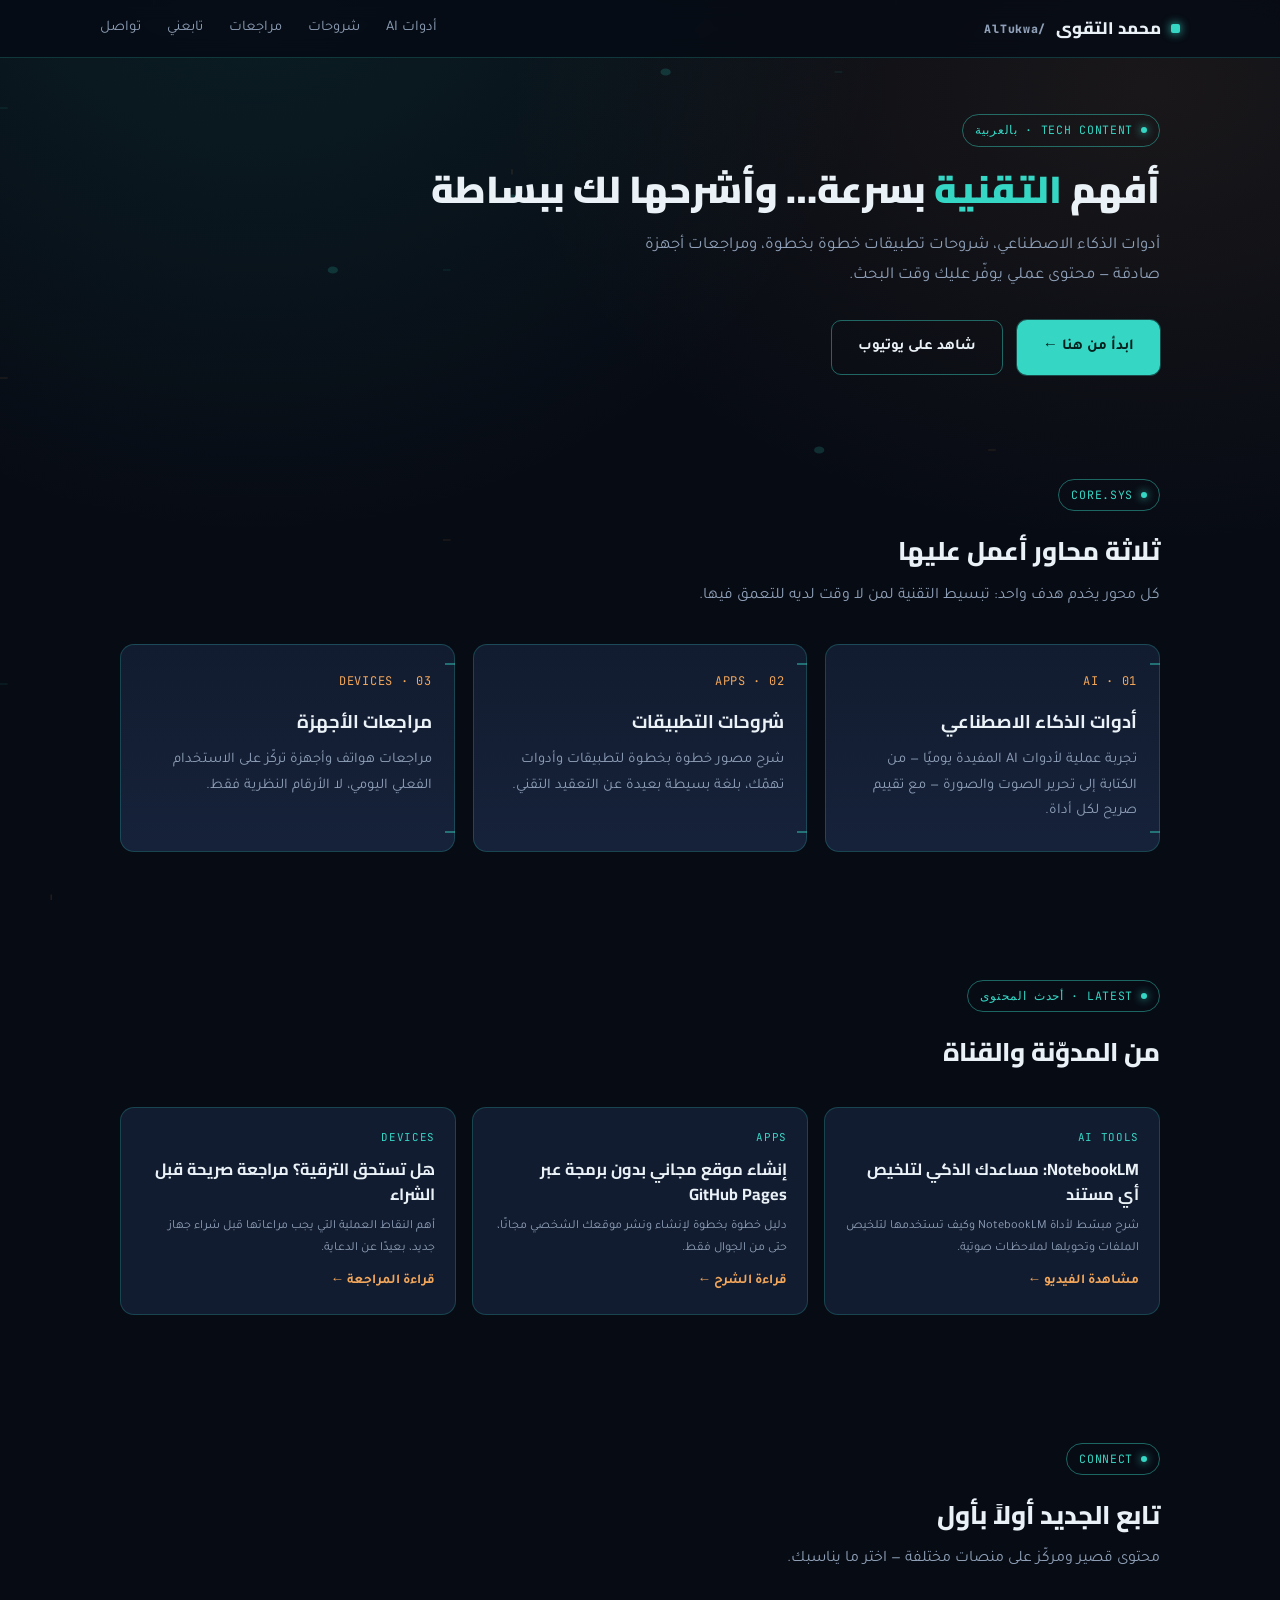
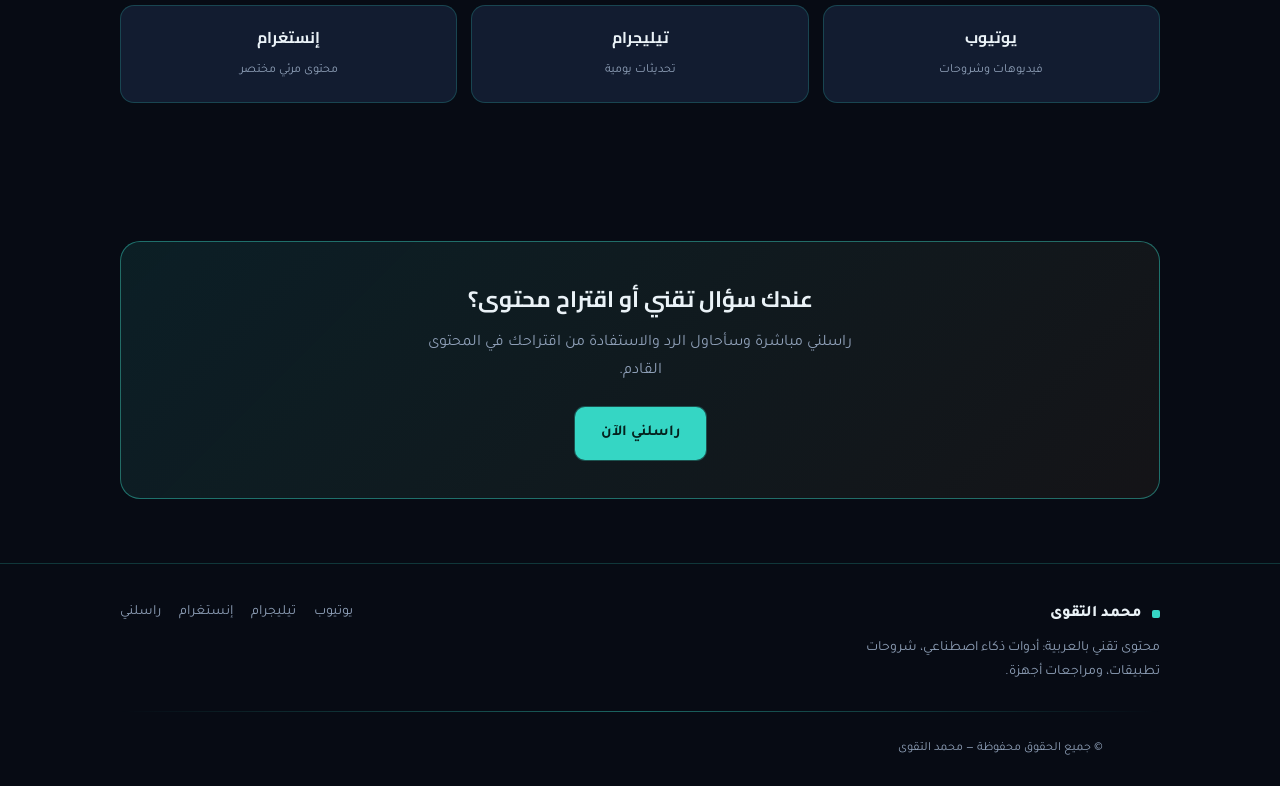
==== commit cd944b0a: "Rename index-1.html to index.html" ====
--- a/index.html
+++ b/index.html
@@ -3,574 +3,328 @@
 <head>
 <meta charset="UTF-8">
 <meta name="viewport" content="width=device-width, initial-scale=1.0">
-<title>محمد التقوى | AlTukwa</title>
-<meta name="description" content="محتوى إسلامي دعوي من القرآن والسنة بفهم السلف الصالح — تفسير، تزكية، وسيرة نبوية.">
-<link rel="canonical" href="https://altukwa.github.io/index.html">
-<meta name="theme-color" content="#0e3a3a">
-<link rel="icon" href="logo.png">
-<link rel="apple-touch-icon" href="logo.png">
-
+<title>محمد التقوى | AlTukwa — تقنية</title>
+<meta name="description" content="أدوات الذكاء الاصطناعي، شروحات التطبيقات، ومراجعات الأجهزة — بالعربية وبأسلوب مبسّط.">
+<meta property="og:title" content="محمد التقوى | AlTukwa — تقنية">
+<meta property="og:description" content="أدوات الذكاء الاصطناعي، شروحات التطبيقات، ومراجعات الأجهزة — بالعربية وبأسلوب مبسّط.">
+<meta property="og:image" content="https://altukwa.github.io/logo.png">
 <meta property="og:type" content="website">
-<meta property="og:title" content="محمد التقوى | AlTukwa">
-<meta property="og:description" content="محتوى إسلامي دعوي من القرآن والسنة بفهم السلف الصالح — تفسير، تزكية، وسيرة نبوية.">
-<meta property="og:image" content="https://altukwa.github.io/logo.png">
 <meta property="og:url" content="https://altukwa.github.io/index.html">
 <meta property="og:locale" content="ar_AR">
 <meta name="twitter:card" content="summary_large_image">
-<meta name="twitter:title" content="محمد التقوى | AlTukwa">
-<meta name="twitter:description" content="محتوى إسلامي دعوي من القرآن والسنة بفهم السلف الصالح — تفسير، تزكية، وسيرة نبوية.">
+<meta name="twitter:title" content="محمد التقوى | AlTukwa — تقنية">
+<meta name="twitter:description" content="أدوات الذكاء الاصطناعي، شروحات التطبيقات، ومراجعات الأجهزة — بالعربية وبأسلوب مبسّط.">
 <meta name="twitter:image" content="https://altukwa.github.io/logo.png">
-
-<script>
-(function(){
-  var saved = localStorage.getItem('altukwa-theme');
-  var theme = saved || 'light';
-  document.documentElement.setAttribute('data-theme', theme);
-})();
-</script>
+<meta name="theme-color" content="#070B14">
+<link rel="canonical" href="https://altukwa.github.io/index.html">
+<link rel="preconnect" href="https://fonts.googleapis.com">
+<link rel="preconnect" href="https://fonts.gstatic.com" crossorigin>
+<link href="https://fonts.googleapis.com/css2?family=Cairo:wght@600;700;800;900&family=Tajawal:wght@400;500;700&family=JetBrains+Mono:wght@500;600&display=swap" rel="stylesheet">
 <style>
-/* =========================================================
-   AlTukwa — نظام تصميم "المخطوطة المضيئة" v3 (فاخر + وضع ليلي)
-   ========================================================= */
-
-@import url('https://fonts.googleapis.com/css2?family=Aref+Ruqaa:wght@400;700&family=Tajawal:wght@300;400;500;700;900&display=swap');
-
-:root{
-  --bg:#f8f2e2;
-  --bg-alt:#eee2c3;
-  --surface:#ffffff;
-  --text:#241f16;
-  --text-soft:#6b6350;
-  --teal:#0e3a3a;
-  --teal-mid:#175653;
-  --gold:#c69a3d;
-  --gold-light:#e5c878;
-  --line:#d8c898;
-  --radius:3px;
-  --maxw:1200px;
-  --shadow:0 20px 48px -22px rgba(14,58,58,.4);
-  --girih-opacity:.05;
-  color-scheme:light;
-}
-
-html[data-theme="dark"]{
-  --bg:#0c1917;
-  --bg-alt:#0f201d;
-  --surface:#132523;
-  --text:#f1ecd9;
-  --text-soft:#b9b19a;
-  --teal:#e5c878;
-  --teal-mid:#2f8f86;
-  --gold:#d9b458;
-  --gold-light:#f0d488;
-  --line:#274543;
-  --shadow:0 20px 48px -18px rgba(0,0,0,.55);
-  --girih-opacity:.08;
-  color-scheme:dark;
-}
-
-*{box-sizing:border-box;}
-html{scroll-behavior:smooth;}
-body{
-  margin:0;
-  background:var(--bg);
-  color:var(--text);
-  font-family:'Tajawal',sans-serif;
-  line-height:1.9;
-  direction:rtl;
-  -webkit-font-smoothing:antialiased;
-  transition:background .4s ease,color .4s ease;
-  overflow-x:hidden;
-}
-body::before{
-  content:"";
-  position:fixed;inset:-10% -10%;
-  background-image:url("data:image/svg+xml,%3Csvg xmlns='http://www.w3.org/2000/svg' width='120' height='120' viewBox='0 0 120 120'%3E%3Cg fill='none' stroke='%23175653' stroke-width='.6'%3E%3Cpath d='M60 0 L120 60 L60 120 L0 60 Z'/%3E%3Cpath d='M60 20 L100 60 L60 100 L20 60 Z'/%3E%3Cpath d='M60 0 L60 120 M0 60 L120 60'/%3E%3C/g%3E%3C/svg%3E");
-  opacity:var(--girih-opacity);
-  pointer-events:none;
-  z-index:0;
-  animation:driftBg 90s linear infinite;
-}
-@keyframes driftBg{
-  0%{background-position:0 0;}
-  100%{background-position:600px 600px;}
-}
-@media (prefers-reduced-motion:reduce){
-  body::before{animation:none;}
-}
-
-h1,h2,h3,.display{
-  font-family:'Aref Ruqaa',serif;
-  color:var(--teal);
-  margin:0 0 .45em;
-  font-weight:700;
-  letter-spacing:.2px;
-}
-h1{font-size:clamp(2.3rem,5vw,3.6rem);line-height:1.25;}
-h2{font-size:clamp(1.7rem,3vw,2.4rem);line-height:1.3;}
-h3{font-size:1.32rem;}
-p{color:var(--text-soft);}
-a{color:inherit;text-decoration:none;}
-img{max-width:100%;display:block;}
-.container{max-width:var(--maxw);margin:0 auto;padding:0 28px;position:relative;z-index:1;}
-.eyebrow{
-  display:inline-flex;align-items:center;gap:12px;
-  font-size:.82rem;letter-spacing:.1em;color:var(--gold);
-  font-weight:700;margin-bottom:16px;
-}
-.eyebrow::before,.eyebrow::after{content:"";width:26px;height:1px;background:var(--gold);}
-
-/* ---------- Girih divider ---------- */
-.girih-divider{
-  height:28px;
-  background-repeat:repeat-x;background-position:center;background-size:54px 28px;
-  background-image:url("data:image/svg+xml,%3Csvg xmlns='http://www.w3.org/2000/svg' width='52' height='26' viewBox='0 0 52 26'%3E%3Cg fill='none' stroke='%23c69a3d' stroke-width='1.2'%3E%3Cpath d='M0 13 L13 0 L26 13 L13 26 Z'/%3E%3Cpath d='M26 13 L39 0 L52 13 L39 26 Z'/%3E%3C/g%3E%3C/svg%3E");
-  opacity:.6;margin:0 auto;
-}
-
-/* ---------- Header / Nav ---------- */
-.site-header{
-  position:sticky;top:0;z-index:80;
-  background:color-mix(in srgb, var(--bg) 90%, transparent);
-  backdrop-filter:blur(10px);
-  border-bottom:1px solid var(--line);
-}
-.nav{
-  display:flex;align-items:center;justify-content:space-between;gap:16px;
-  padding:14px 28px;max-width:var(--maxw);margin:0 auto;
-}
-.brand{display:flex;align-items:center;gap:12px;font-family:'Aref Ruqaa',serif;font-size:1.35rem;color:var(--teal);}
-.brand img{height:44px;width:44px;border-radius:50%;border:2px solid var(--gold);box-shadow:0 0 0 4px color-mix(in srgb, var(--gold) 15%, transparent);}
-.nav-right{display:flex;align-items:center;gap:18px;}
-.nav-links{display:flex;gap:30px;list-style:none;margin:0;padding:0;}
-.nav-links a{font-weight:500;color:var(--teal);position:relative;padding:4px 0;}
-.nav-links a::after{content:"";position:absolute;right:0;bottom:-2px;width:0;height:2px;background:var(--gold);transition:width .25s ease;}
-.nav-links a:hover::after,.nav-links a.active::after{width:100%;}
-.nav-toggle{display:none;background:none;border:0;font-size:1.6rem;color:var(--teal);cursor:pointer;}
-.theme-toggle{
-  width:40px;height:40px;border-radius:50%;border:1px solid var(--gold);background:transparent;
-  color:var(--gold);display:flex;align-items:center;justify-content:center;cursor:pointer;flex:0 0 40px;
-  transition:transform .3s ease,background .3s ease;
-}
-.theme-toggle:hover{background:var(--gold);color:var(--teal);transform:rotate(20deg);}
-.theme-toggle svg{width:19px;height:19px;fill:currentColor;}
-
-@media(max-width:820px){
-  .nav-links{
-    position:fixed;inset:0 0 0 auto;height:100vh;width:78%;
-    background:var(--bg);flex-direction:column;padding:110px 34px;
-    transform:translateX(100%);transition:transform .35s ease;
-    box-shadow:var(--shadow);gap:24px;z-index:70;
-  }
-  .nav-links.open{transform:translateX(0);}
-  .nav-toggle{display:block;z-index:90;}
-}
-
-/* ---------- Hero ---------- */
-.hero{padding:100px 0 80px;position:relative;overflow:hidden;}
-.hero-grid{display:grid;grid-template-columns:1.15fr .85fr;gap:56px;align-items:center;}
-.hero p.lead{font-size:1.18rem;max-width:48ch;}
-.btn-row{display:flex;gap:18px;margin-top:32px;flex-wrap:wrap;}
-.btn{
-  display:inline-flex;align-items:center;gap:8px;
-  padding:14px 30px;border-radius:var(--radius);font-weight:700;
-  border:1px solid transparent;transition:transform .25s ease,box-shadow .25s ease;
-}
-.btn-primary{background:var(--teal);color:var(--bg);}
-html[data-theme="dark"] .btn-primary{color:#0c1917;}
-.btn-primary:hover{transform:translateY(-3px);box-shadow:var(--shadow);}
-.btn-ghost{border-color:var(--teal);color:var(--teal);}
-.btn-ghost:hover{background:var(--teal);color:var(--bg);}
-html[data-theme="dark"] .btn-ghost:hover{color:#0c1917;}
-.hero-portrait{
-  position:relative;border:1px solid var(--gold);padding:16px;background:var(--bg-alt);
-  transition:transform .4s ease;
-}
-.hero-portrait::before{content:"";position:absolute;inset:7px;border:1px solid var(--gold-light);pointer-events:none;}
-.hero-portrait img{width:100%;object-fit:cover;aspect-ratio:4/5;}
-
-@media(max-width:820px){.hero-grid{grid-template-columns:1fr;}}
-
-/* ---------- Sections / cards (with subtle 3D tilt) ---------- */
-section{padding:80px 0;position:relative;}
-.section-head{text-align:center;max-width:660px;margin:0 auto 50px;}
-.section-head p{margin-top:12px;}
-
-.pillars{display:grid;grid-template-columns:repeat(3,1fr);gap:28px;}
-.card{
-  background:var(--surface);border:1px solid var(--line);padding:34px 28px;
-  position:relative;transition:transform .3s ease,box-shadow .3s ease;
-  transform-style:preserve-3d;will-change:transform;
-}
-.card:hover{box-shadow:var(--shadow);}
-.card .num{font-family:'Aref Ruqaa',serif;color:var(--gold);font-size:1.65rem;display:block;margin-bottom:12px;}
-@media(max-width:820px){.pillars{grid-template-columns:1fr;}}
-
-/* ---------- Social row ---------- */
-.social-row{display:grid;grid-template-columns:repeat(auto-fit,minmax(240px,1fr));gap:24px;}
-.social-card{
-  display:flex;align-items:center;gap:16px;background:var(--teal);color:var(--bg);
-  padding:24px;border:1px solid var(--teal);transition:.3s ease;transform-style:preserve-3d;will-change:transform;
-}
-html[data-theme="dark"] .social-card{color:#0c1917;}
-.social-card:hover{box-shadow:var(--shadow);}
-.social-card .icon{width:48px;height:48px;flex:0 0 48px;border-radius:50%;background:var(--gold);display:flex;align-items:center;justify-content:center;color:var(--teal);}
-html[data-theme="dark"] .social-card .icon{color:#0c1917;}
-.social-card .icon svg{width:23px;height:23px;fill:currentColor;}
-.social-card strong{display:block;font-size:1.08rem;}
-.social-card span{font-size:.86rem;opacity:.85;}
-
-.icon-row{display:flex;gap:16px;}
-.icon-row a{width:40px;height:40px;border:1px solid var(--gold);border-radius:50%;display:flex;align-items:center;justify-content:center;color:var(--gold);transition:.25s ease;}
-.icon-row a:hover{background:var(--gold);color:var(--teal);transform:translateY(-3px);}
-html[data-theme="dark"] .icon-row a:hover{color:#0c1917;}
-.icon-row svg{width:18px;height:18px;fill:currentColor;}
-
-/* ---------- Daily verse ---------- */
-.daily{background:var(--teal);color:var(--bg);text-align:center;}
-html[data-theme="dark"] .daily{background:var(--surface);}
-.daily blockquote{font-family:'Aref Ruqaa',serif;font-size:clamp(1.5rem,3vw,2.1rem);max-width:820px;margin:0 auto 14px;color:var(--gold-light);}
-.daily cite{display:block;color:var(--bg);opacity:.75;font-style:normal;margin-bottom:28px;}
-html[data-theme="dark"] .daily cite{color:var(--text);}
-audio{width:100%;max-width:480px;margin:0 auto;display:block;}
-
-/* ---------- Blog ---------- */
-.post-grid{display:grid;grid-template-columns:repeat(3,1fr);gap:30px;}
-.post-card{background:var(--surface);border:1px solid var(--line);display:flex;flex-direction:column;transition:.3s ease;transform-style:preserve-3d;will-change:transform;}
-.post-card:hover{box-shadow:var(--shadow);}
-.post-thumb{aspect-ratio:16/10;overflow:hidden;background:var(--bg-alt);}
-.post-thumb img{width:100%;height:100%;object-fit:cover;}
-.post-body{padding:24px;flex:1;display:flex;flex-direction:column;}
-.post-meta{font-size:.8rem;color:var(--gold);font-weight:700;letter-spacing:.05em;margin-bottom:10px;}
-.post-body h3{margin-bottom:12px;}
-.post-body p{font-size:.94rem;flex:1;}
-.post-read{margin-top:16px;font-weight:700;color:var(--teal);}
-.post-filters{display:flex;gap:12px;flex-wrap:wrap;justify-content:center;margin-bottom:40px;}
-.post-filters button{padding:9px 20px;border:1px solid var(--teal);background:transparent;color:var(--teal);font-family:inherit;font-weight:700;cursor:pointer;transition:.25s ease;border-radius:var(--radius);}
-.post-filters button.active,.post-filters button:hover{background:var(--teal);color:var(--bg);}
-html[data-theme="dark"] .post-filters button.active,html[data-theme="dark"] .post-filters button:hover{color:#0c1917;}
-@media(max-width:900px){.post-grid{grid-template-columns:1fr 1fr;}}
-@media(max-width:620px){.post-grid{grid-template-columns:1fr;}}
-
-.post-header{text-align:center;max-width:780px;margin:0 auto 34px;}
-.post-content{max-width:740px;margin:0 auto;font-size:1.08rem;color:var(--text);}
-.post-content p{margin-bottom:1.4em;color:var(--text);}
-.post-content h2{margin-top:1.7em;}
-
-/* ---------- About page ---------- */
-.about-grid{display:grid;grid-template-columns:.8fr 1.2fr;gap:60px;align-items:start;}
-.timeline{border-right:2px solid var(--gold);padding-right:26px;margin-top:12px;}
-.timeline-item{margin-bottom:28px;position:relative;}
-.timeline-item::before{content:"";position:absolute;right:-31px;top:6px;width:11px;height:11px;border-radius:50%;background:var(--gold);}
-@media(max-width:820px){.about-grid{grid-template-columns:1fr;}}
-
-/* ---------- Gallery ---------- */
-.gallery-grid{display:grid;grid-template-columns:repeat(3,1fr);gap:18px;}
-.gallery-item{
-  position:relative;aspect-ratio:1/1;overflow:hidden;border:1px solid var(--line);cursor:zoom-in;
-  background:linear-gradient(135deg,var(--teal),var(--gold));
-}
-.gallery-item img{width:100%;height:100%;object-fit:cover;transition:transform .5s ease;}
-.gallery-item:hover img{transform:scale(1.08);}
-.gallery-item .cap{
-  position:absolute;inset:auto 0 0 0;padding:14px;background:linear-gradient(0deg,rgba(0,0,0,.65),transparent);
-  color:#fff;font-size:.85rem;font-weight:700;opacity:0;transition:opacity .3s ease;
-}
-.gallery-item:hover .cap{opacity:1;}
-@media(max-width:820px){.gallery-grid{grid-template-columns:1fr 1fr;}}
-@media(max-width:520px){.gallery-grid{grid-template-columns:1fr;}}
-
-.lightbox{
-  position:fixed;inset:0;background:rgba(8,14,13,.92);display:none;align-items:center;justify-content:center;
-  z-index:200;padding:30px;
-}
-.lightbox.open{display:flex;}
-.lightbox img{max-width:min(900px,92vw);max-height:82vh;border:2px solid var(--gold);}
-.lightbox .cap{color:var(--bg);text-align:center;margin-top:16px;font-weight:700;}
-.lightbox-close{position:absolute;top:22px;left:22px;color:#fff;font-size:2rem;background:none;border:0;cursor:pointer;}
-
-/* ---------- Contact ---------- */
-.contact-wrap{display:grid;grid-template-columns:1fr 1fr;gap:54px;}
-form{display:flex;flex-direction:column;gap:18px;}
-input,textarea{padding:15px;border:1px solid var(--line);background:var(--surface);font-family:inherit;font-size:1rem;color:var(--text);border-radius:var(--radius);}
-input:focus,textarea:focus{outline:2px solid var(--gold);outline-offset:1px;}
-textarea{min-height:150px;resize:vertical;}
-@media(max-width:820px){.contact-wrap{grid-template-columns:1fr;}}
-
-/* ---------- Footer ---------- */
-.site-footer{background:var(--teal);color:var(--bg);padding:56px 0 28px;}
-html[data-theme="dark"] .site-footer{background:var(--surface);}
-.footer-grid{display:flex;justify-content:space-between;flex-wrap:wrap;gap:32px;margin-bottom:32px;}
-.footer-brand{display:flex;align-items:center;gap:12px;font-family:'Aref Ruqaa',serif;font-size:1.25rem;}
-.footer-brand img{height:42px;width:42px;border-radius:50%;border:2px solid var(--gold);}
-.footer-bottom{border-top:1px solid color-mix(in srgb, var(--bg) 15%, transparent);padding-top:22px;text-align:center;font-size:.86rem;opacity:.8;}
-
-/* ---------- Floating contact button ---------- */
-.fab-wrap{position:fixed;bottom:26px;left:26px;z-index:120;display:flex;flex-direction:column-reverse;align-items:flex-start;gap:14px;}
-.fab-main{
-  width:58px;height:58px;border-radius:50%;background:var(--teal);color:var(--bg);border:none;
-  box-shadow:var(--shadow);display:flex;align-items:center;justify-content:center;cursor:pointer;
-  transition:transform .3s ease;
-}
-html[data-theme="dark"] .fab-main{color:#0c1917;}
-.fab-main:hover{transform:scale(1.08);}
-.fab-main svg{width:24px;height:24px;fill:currentColor;}
-.fab-item{
-  width:48px;height:48px;border-radius:50%;background:var(--gold);color:var(--teal);display:flex;align-items:center;justify-content:center;
-  box-shadow:var(--shadow);opacity:0;transform:translateY(10px) scale(.7);pointer-events:none;transition:.25s ease;
-}
-.fab-item svg{width:20px;height:20px;fill:currentColor;}
-.fab-wrap.open .fab-item{opacity:1;transform:none;pointer-events:auto;}
-
-/* ---------- 404 page ---------- */
-.page-404{min-height:70vh;display:flex;align-items:center;justify-content:center;text-align:center;padding:60px 24px;}
-.page-404 .code{font-family:'Aref Ruqaa',serif;font-size:clamp(4rem,14vw,8rem);color:var(--gold);line-height:1;margin-bottom:10px;}
-
-/* ---------- Reveal animation ---------- */
-.reveal{opacity:0;transform:translateY(22px);transition:opacity .8s ease,transform .8s ease;}
-.reveal.visible{opacity:1;transform:none;}
-@media (prefers-reduced-motion:reduce){
-  .reveal{opacity:1;transform:none;transition:none;}
-  html{scroll-behavior:auto;}
-  .card,.post-card,.social-card{transition:none;}
-}
-
-:focus-visible{outline:2px solid var(--gold);outline-offset:2px;}
-
+  :root{
+    --bg:#070B14;
+    --bg-2:#0D1424;
+    --surface:#121C30;
+    --surface-2:#16223A;
+    --line:rgba(53,214,196,.22);
+    --line-strong:rgba(53,214,196,.45);
+    --teal:#35D6C4;
+    --amber:#F2A65A;
+    --text:#EAF2F7;
+    --muted:#8FA0B8;
+    --radius:14px;
+  }
+  *{box-sizing:border-box; margin:0; padding:0;}
+  html{scroll-behavior:smooth;}
+  body{
+    background:var(--bg);
+    color:var(--text);
+    font-family:'Tajawal', sans-serif;
+    line-height:1.75;
+    overflow-x:hidden;
+    position:relative;
+  }
+  h1,h2,h3,.brand{ font-family:'Cairo', sans-serif; }
+  .mono{ font-family:'JetBrains Mono', monospace; letter-spacing:.06em; }
+  a{ color:inherit; text-decoration:none; }
+  img{ max-width:100%; display:block; }
+  .wrap{ max-width:1080px; margin:0 auto; padding:0 20px; }
+
+  /* circuit background */
+  .circuit-bg{
+    position:fixed; inset:0; z-index:0; pointer-events:none;
+    background:
+      radial-gradient(ellipse at 20% -10%, rgba(53,214,196,.10), transparent 45%),
+      radial-gradient(ellipse at 90% 10%, rgba(242,166,90,.08), transparent 40%),
+      var(--bg);
+  }
+  .circuit-bg svg{ position:absolute; inset:0; width:100%; height:100%; opacity:.5; }
+  .circuit-bg path{
+    fill:none; stroke:var(--teal); stroke-width:1; opacity:.28;
+    stroke-dasharray:6 520; stroke-dashoffset:0;
+    animation:trace 9s linear infinite;
+  }
+  .circuit-bg path:nth-child(2n){ stroke:var(--amber); animation-duration:12s; animation-delay:1.5s; }
+  .circuit-bg path:nth-child(3n){ animation-duration:15s; animation-delay:.8s; }
+  .circuit-bg circle{ fill:var(--teal); opacity:.35; }
+  @keyframes trace{ to{ stroke-dashoffset:-1040; } }
+  @media (prefers-reduced-motion:reduce){ .circuit-bg path{ animation:none; } }
+
+  header{
+    position:sticky; top:0; z-index:50;
+    background:rgba(7,11,20,.85); backdrop-filter:blur(10px);
+    border-bottom:1px solid var(--line);
+  }
+  .nav{ display:flex; align-items:center; justify-content:space-between; padding:14px 0; }
+  .brand{ display:flex; align-items:center; gap:10px; font-weight:800; font-size:1.05rem; }
+  .brand .dot{ width:9px; height:9px; border-radius:2px; background:var(--teal); box-shadow:0 0 10px var(--teal); }
+  .navlinks{ display:flex; gap:26px; font-size:.92rem; color:var(--muted); }
+  .navlinks a:hover{ color:var(--teal); }
+  .navlinks{ display:none; }
+  @media(min-width:720px){ .navlinks{ display:flex; } }
+
+  section{ position:relative; z-index:1; padding:64px 0; }
+
+  .eyebrow{
+    display:inline-flex; align-items:center; gap:8px;
+    font-size:.72rem; color:var(--teal); text-transform:uppercase;
+    border:1px solid var(--line-strong); padding:5px 12px; border-radius:100px;
+    margin-bottom:18px;
+  }
+  .eyebrow::before{ content:''; width:6px; height:6px; border-radius:50%; background:var(--teal); box-shadow:0 0 8px var(--teal); }
+
+  .hero{ padding-top:56px; padding-bottom:40px; }
+  .hero h1{ font-size:2.35rem; font-weight:900; line-height:1.3; margin-bottom:18px; }
+  .hero h1 span{ color:var(--teal); }
+  .hero p{ color:var(--muted); font-size:1.05rem; max-width:560px; margin-bottom:30px; }
+  .cta-row{ display:flex; flex-wrap:wrap; gap:14px; }
+  .btn{
+    padding:13px 26px; border-radius:10px; font-weight:700; font-size:.95rem;
+    display:inline-flex; align-items:center; gap:8px; transition:transform .15s ease, box-shadow .15s ease;
+  }
+  .btn-primary{ background:var(--teal); color:#04211D; box-shadow:0 0 0 1px rgba(53,214,196,.3); }
+  .btn-primary:hover{ transform:translateY(-2px); box-shadow:0 8px 24px rgba(53,214,196,.25); }
+  .btn-ghost{ border:1px solid var(--line-strong); color:var(--text); }
+  .btn-ghost:hover{ border-color:var(--teal); color:var(--teal); }
+
+  .chip-card{
+    position:relative;
+    background:linear-gradient(180deg,var(--surface),var(--surface-2));
+    border:1px solid var(--line); border-radius:var(--radius);
+    padding:26px 22px; height:100%;
+  }
+  .chip-card::before,.chip-card::after{
+    content:''; position:absolute; width:10px; height:2px; background:var(--line-strong);
+  }
+  .chip-card::before{ top:18px; right:-1px; }
+  .chip-card::after{ bottom:18px; right:-1px; }
+  .pillars-grid{ display:grid; grid-template-columns:1fr; gap:18px; margin-top:34px; }
+  @media(min-width:720px){ .pillars-grid{ grid-template-columns:repeat(3,1fr); } }
+  .chip-card .num{ font-size:.75rem; color:var(--amber); margin-bottom:14px; display:block; }
+  .chip-card h3{ font-size:1.15rem; margin-bottom:10px; }
+  .chip-card p{ color:var(--muted); font-size:.92rem; }
+
+  .section-head{ margin-bottom:8px; }
+  .section-head h2{ font-size:1.6rem; font-weight:800; }
+  .section-head p{ color:var(--muted); margin-top:8px; max-width:520px; }
+
+  .posts-grid{ display:grid; grid-template-columns:1fr; gap:16px; margin-top:32px; }
+  @media(min-width:720px){ .posts-grid{ grid-template-columns:repeat(3,1fr); } }
+  .post-card{
+    background:var(--surface); border:1px solid var(--line); border-radius:var(--radius);
+    padding:20px; display:flex; flex-direction:column; gap:10px; transition:border-color .15s ease, transform .15s ease;
+  }
+  .post-card:hover{ border-color:var(--line-strong); transform:translateY(-3px); }
+  .post-tag{ font-size:.68rem; color:var(--teal); }
+  .post-card h3{ font-size:1.02rem; font-weight:700; line-height:1.5; }
+  .post-card .meta{ font-size:.78rem; color:var(--muted); }
+  .post-card .more{ color:var(--amber); font-size:.85rem; font-weight:600; margin-top:auto; }
+
+  .platforms{ display:grid; grid-template-columns:repeat(2,1fr); gap:14px; margin-top:32px; }
+  @media(min-width:720px){ .platforms{ grid-template-columns:repeat(3,1fr); } }
+  .platform{
+    background:var(--surface); border:1px solid var(--line); border-radius:var(--radius);
+    padding:18px; text-align:center; transition:border-color .15s ease, transform .15s ease;
+  }
+  .platform:hover{ border-color:var(--teal); transform:translateY(-3px); }
+  .platform strong{ display:block; font-family:'Cairo',sans-serif; font-size:.98rem; margin-bottom:4px; }
+  .platform span{ font-size:.78rem; color:var(--muted); }
+
+  .divider{ height:1px; background:linear-gradient(90deg, transparent, var(--line-strong), transparent); margin:0 0 4px; }
+
+  .cta-band{
+    background:linear-gradient(135deg, rgba(53,214,196,.10), rgba(242,166,90,.06));
+    border:1px solid var(--line-strong); border-radius:20px;
+    padding:38px 26px; text-align:center; margin-top:10px;
+  }
+  .cta-band h2{ font-size:1.4rem; margin-bottom:10px; }
+  .cta-band p{ color:var(--muted); margin-bottom:22px; max-width:460px; margin-inline:auto; }
+
+  footer{ border-top:1px solid var(--line); padding:36px 0 26px; position:relative; z-index:1; }
+  .foot-grid{ display:flex; flex-direction:column; gap:22px; }
+  @media(min-width:720px){ .foot-grid{ flex-direction:row; justify-content:space-between; align-items:flex-start; } }
+  .foot-brand{ display:flex; align-items:center; gap:10px; font-weight:800; margin-bottom:8px; }
+  footer p{ color:var(--muted); font-size:.88rem; max-width:320px; }
+  .foot-links{ display:flex; gap:18px; flex-wrap:wrap; font-size:.88rem; color:var(--muted); }
+  .foot-links a:hover{ color:var(--teal); }
+  .copyright{ margin-top:26px; font-size:.78rem; color:var(--muted); text-align:center; }
 </style>
-
 </head>
-<body data-page="index">
-<header class="site-header"><div class="container nav">
-  <a href="index.html" class="brand">
-    <img src="logo.png" alt="شعار محمد التقوى">
-    <span>محمد التقوى</span>
-  </a>
-  <div class="nav-right">
-    <button class="nav-toggle" id="navToggle" aria-label="فتح القائمة">☰</button>
-    <ul class="nav-links" id="navLinks">
-      <li><a href="index.html" class="active">الرئيسية</a></li>
-    <li><a href="about.html">عني</a></li>
-    <li><a href="blog.html">المقالات</a></li>
-    <li><a href="gallery.html">المعرض</a></li>
-    <li><a href="contact.html">تواصل معي</a></li>
-    </ul>
-    <button class="theme-toggle" id="themeToggle" aria-label="تبديل الوضع الليلي">
-      <span class="icon-sun"><svg viewBox="0 0 24 24"><path d="M12 4.5a1 1 0 0 1-1-1V2a1 1 0 1 1 2 0v1.5a1 1 0 0 1-1 1Zm0 17a1 1 0 0 1-1-1V19a1 1 0 1 1 2 0v1.5a1 1 0 0 1-1 1ZM4.5 13H2a1 1 0 1 1 0-2h2.5a1 1 0 1 1 0 2Zm17.5 0h-2.5a1 1 0 1 1 0-2H22a1 1 0 1 1 0 2ZM6.34 7.76a1 1 0 0 1-1.42 0L3.86 6.7a1 1 0 1 1 1.42-1.42l1.06 1.06a1 1 0 0 1 0 1.42Zm12.8 12.8a1 1 0 0 1-1.42 0l-1.06-1.06a1 1 0 1 1 1.42-1.42l1.06 1.06a1 1 0 0 1 0 1.42ZM6.34 16.24a1 1 0 0 1 0 1.42l-1.06 1.06a1 1 0 1 1-1.42-1.42l1.06-1.06a1 1 0 0 1 1.42 0Zm12.8-12.8a1 1 0 0 1 0 1.42l-1.06 1.06a1 1 0 1 1-1.42-1.42l1.06-1.06a1 1 0 0 1 1.42 0ZM12 7a5 5 0 1 1 0 10 5 5 0 0 1 0-10Z"/></svg></span>
-    </button>
+<body>
+
+<div class="circuit-bg">
+  <svg viewBox="0 0 1000 1000" preserveAspectRatio="none">
+    <path d="M0,120 H260 V300 H520 V80 H1000"/>
+    <path d="M0,420 H180 V600 H640 V500 H1000"/>
+    <path d="M0,760 H340 V900 H760 V700 H1000"/>
+    <path d="M120,0 V220 H400 V0"/>
+    <path d="M700,0 V180 H900 V0"/>
+    <path d="M40,1000 V820 H260"/>
+    <circle cx="260" cy="300" r="4"/>
+    <circle cx="520" cy="80" r="4"/>
+    <circle cx="640" cy="500" r="4"/>
+    <circle cx="340" cy="900" r="4"/>
+    <circle cx="400" cy="220" r="4"/>
+  </svg>
+</div>
+
+<header>
+  <div class="wrap nav">
+    <a href="#top" class="brand">
+      <span class="dot"></span>
+      محمد التقوى <span class="mono" style="color:var(--muted); font-size:.72rem;">/AlTukwa</span>
+    </a>
+    <nav class="navlinks">
+      <a href="#ai-tools">أدوات AI</a>
+      <a href="#tutorials">شروحات</a>
+      <a href="#reviews">مراجعات</a>
+      <a href="#platforms">تابعني</a>
+      <a href="#contact">تواصل</a>
+    </nav>
   </div>
-</div></header>
-<main>
+</header>
+
+<main id="top">
 
   <section class="hero">
-    <div class="container hero-grid">
-      <div class="reveal visible">
-        <span class="eyebrow">الصفحة الرسمية</span>
-        <h1>مرحباً، أنا محمد التقوى</h1>
-        <p class="lead">محتوى إسلامي دعوي من القرآن والسنة، بفهم السلف الصالح. أشارك معكم الفوائد والتفاسير والسير العطرة عبر منصات مختلفة.</p>
-        <div class="btn-row">
-          <a href="blog.html" class="btn btn-primary">استكشف المقالات</a>
-          <a href="contact.html" class="btn btn-ghost">تواصل معي</a>
-        </div>
-      </div>
-      <div class="hero-portrait reveal visible"><img src="logo.png" alt="محمد التقوى"></div>
-    </div>
-  </section>
-
-  <div class="girih-divider"></div>
-
-  <section id="content">
-    <div class="container">
-      <div class="section-head reveal visible">
-        <span class="eyebrow">المحتوى والرسالة</span>
-        <h2>ثلاثة محاور أسير عليها</h2>
-        <p>كل محور يخدم الآخر، فالتفسير يفتح القلب، والتزكية تطهّره، والسيرة تهديه.</p>
-      </div>
-      <div class="pillars">
-        <div class="card reveal visible"><span class="num">القرآن</span><h3>القرآن والتفسير</h3><p>تدبر آيات كتاب الله وشرح معانيها بطريقة ميسّرة، مستندة إلى أقوال العلماء المعتبرين.</p></div>
-        <div class="card reveal visible"><span class="num">القلب</span><h3>الوعظ والتزكية</h3><p>مواضيع تهمّ القلب، وتزكية النفس، والتذكير بالآخرة والقيم الإسلامية الخالدة.</p></div>
-        <div class="card reveal visible"><span class="num">القدوة</span><h3>السيرة النبوية</h3><p>دروس ومواقف من حياة النبي صلى الله عليه وسلم وصحابته الكرام، للاقتداء والاهتداء.</p></div>
-      </div>
-    </div>
-  </section>
-
-  <section style="background:var(--bg-alt);">
-    <div class="container">
-      <div class="section-head reveal visible"><span class="eyebrow">أحدث المقالات</span><h2>من المدوّنة</h2></div>
-      <div class="post-grid"><a class="post-card reveal visible" href="post-sabr-al-nabi-fi-taif.html" data-category="السيرة النبوية">
-    <div class="post-thumb" style="background:linear-gradient(135deg, #0e3a3a, #c69a3d);display:flex;align-items:center;justify-content:center;"><span style="font-family:'Aref Ruqaa',serif;color:#fff;font-size:1.4rem;opacity:.9;">السيرة النبوية</span></div>
-    <div class="post-body">
-      <div class="post-meta">السيرة النبوية · 8 يوليو 2026</div>
-      <h3>درس من صبر النبي ﷺ في الطائف</h3>
-      <p>حين خرج النبي صلى الله عليه وسلم إلى الطائف يطلب النصرة فقوبل بالإيذاء، سطّر لنا أروع دروس الصبر والثقة بالله.</p>
-      <span class="post-read">قراءة المقال ←</span>
-    </div>
-  </a>
-<a class="post-card reveal visible" href="post-tazkiyat-al-nafs.html" data-category="الوعظ والتزكية">
-    <div class="post-thumb" style="background:linear-gradient(135deg, #8a6a1e, #c69a3d);display:flex;align-items:center;justify-content:center;"><span style="font-family:'Aref Ruqaa',serif;color:#fff;font-size:1.4rem;opacity:.9;">الوعظ والتزكية</span></div>
-    <div class="post-body">
-      <div class="post-meta">الوعظ والتزكية · 24 يونيو 2026</div>
-      <h3>تزكية النفس.. من أين تبدأ؟</h3>
-      <p>تزكية النفس ليست شعوراً عابراً، بل منهج يومي يبدأ بالمحاسبة وينتهي بالقرب من الله.</p>
-      <span class="post-read">قراءة المقال ←</span>
-    </div>
-  </a>
-<a class="post-card reveal visible" href="post-tadabbur-al-fatiha.html" data-category="القرآن والتفسير">
-    <div class="post-thumb" style="background:linear-gradient(135deg, #175653, #c69a3d);display:flex;align-items:center;justify-content:center;"><span style="font-family:'Aref Ruqaa',serif;color:#fff;font-size:1.4rem;opacity:.9;">القرآن والتفسير</span></div>
-    <div class="post-body">
-      <div class="post-meta">القرآن والتفسير · 10 يونيو 2026</div>
-      <h3>لمحات في تدبر سورة الفاتحة</h3>
-      <p>وقفات مختصرة مع أعظم سورة في القرآن الكريم، وكيف تجمع آياتها بين الثناء والدعاء والهداية.</p>
-      <span class="post-read">قراءة المقال ←</span>
-    </div>
-  </a></div>
-      <div style="text-align:center;margin-top:38px;"><a href="blog.html" class="btn btn-ghost">كل المقالات</a></div>
+    <div class="wrap">
+      <span class="eyebrow mono">TECH CONTENT · بالعربية</span>
+      <h1>أفهم <span>التقنية</span> بسرعة… وأشرحها لك ببساطة</h1>
+      <p>أدوات الذكاء الاصطناعي، شروحات تطبيقات خطوة بخطوة، ومراجعات أجهزة صادقة — محتوى عملي يوفّر عليك وقت البحث.</p>
+      <div class="cta-row">
+        <a href="#tutorials" class="btn btn-primary">ابدأ من هنا ←</a>
+        <a href="#platforms" class="btn btn-ghost">شاهد على يوتيوب</a>
+      </div>
+    </div>
+  </section>
+
+  <section id="pillars">
+    <div class="wrap">
+      <div class="section-head">
+        <span class="eyebrow mono">CORE.SYS</span>
+        <h2>ثلاثة محاور أعمل عليها</h2>
+        <p>كل محور يخدم هدف واحد: تبسيط التقنية لمن لا وقت لديه للتعمق فيها.</p>
+      </div>
+      <div class="pillars-grid">
+        <div class="chip-card">
+          <span class="num mono">01 · AI</span>
+          <h3>أدوات الذكاء الاصطناعي</h3>
+          <p>تجربة عملية لأدوات AI المفيدة يوميًا — من الكتابة إلى تحرير الصوت والصورة — مع تقييم صريح لكل أداة.</p>
+        </div>
+        <div class="chip-card">
+          <span class="num mono">02 · APPS</span>
+          <h3>شروحات التطبيقات</h3>
+          <p>شرح مصور خطوة بخطوة لتطبيقات وأدوات تهمّك، بلغة بسيطة بعيدة عن التعقيد التقني.</p>
+        </div>
+        <div class="chip-card">
+          <span class="num mono">03 · DEVICES</span>
+          <h3>مراجعات الأجهزة</h3>
+          <p>مراجعات هواتف وأجهزة تركّز على الاستخدام الفعلي اليومي، لا الأرقام النظرية فقط.</p>
+        </div>
+      </div>
+    </div>
+  </section>
+
+  <section id="tutorials">
+    <div class="wrap">
+      <div class="section-head">
+        <span class="eyebrow mono">LATEST · أحدث المحتوى</span>
+        <h2>من المدوّنة والقناة</h2>
+      </div>
+      <div class="posts-grid">
+        <div class="post-card">
+          <span class="post-tag mono">AI TOOLS</span>
+          <h3>NotebookLM: مساعدك الذكي لتلخيص أي مستند</h3>
+          <p class="meta">شرح مبسّط لأداة NotebookLM وكيف تستخدمها لتلخيص الملفات وتحويلها لملاحظات صوتية.</p>
+          <span class="more">مشاهدة الفيديو ←</span>
+        </div>
+        <div class="post-card">
+          <span class="post-tag mono">APPS</span>
+          <h3>إنشاء موقع مجاني بدون برمجة عبر GitHub Pages</h3>
+          <p class="meta">دليل خطوة بخطوة لإنشاء ونشر موقعك الشخصي مجانًا، حتى من الجوال فقط.</p>
+          <span class="more">قراءة الشرح ←</span>
+        </div>
+        <div class="post-card">
+          <span class="post-tag mono">DEVICES</span>
+          <h3>هل تستحق الترقية؟ مراجعة صريحة قبل الشراء</h3>
+          <p class="meta">أهم النقاط العملية التي يجب مراعاتها قبل شراء جهاز جديد، بعيدًا عن الدعاية.</p>
+          <span class="more">قراءة المراجعة ←</span>
+        </div>
+      </div>
     </div>
   </section>
 
   <section id="platforms">
-    <div class="container">
-      <div class="section-head reveal visible"><span class="eyebrow">منصات التواصل</span><h2>تابع الجديد أولاً بأول</h2><p>دروس يومية، فوائد مسموعة، وبطاقات دعوية على الحسابات الرسمية.</p></div>
-      <div class="social-row">
-        <a class="social-card reveal visible" href="https://www.youtube.com/@altukwa" target="_blank" rel="noopener"><span class="icon"><svg viewBox="0 0 24 24"><path d="M23 12s0-3.6-.46-5.3a3 3 0 0 0-2.1-2.1C18.7 4 12 4 12 4s-6.7 0-8.44.6a3 3 0 0 0-2.1 2.1C1 8.4 1 12 1 12s0 3.6.46 5.3a3 3 0 0 0 2.1 2.1C5.3 20 12 20 12 20s6.7 0 8.44-.6a3 3 0 0 0 2.1-2.1C23 15.6 23 12 23 12ZM9.75 15.5v-7l6 3.5-6 3.5Z"/></svg></span><span><strong>يوتيوب</strong><span>أحدث المرئيات والدروس المسجلة</span></span></a>
-        <a class="social-card reveal visible" href="https://t.me/altukwa" target="_blank" rel="noopener"><span class="icon"><svg viewBox="0 0 24 24"><path d="M21.5 3.5 2.7 10.9c-.9.35-.9 1.65.05 1.94l4.55 1.4 1.75 5.55c.28.9 1.4 1.15 2.05.46l2.55-2.7 4.7 3.45c.75.55 1.85.15 2.05-.75l3.05-14.4c.24-1.1-.85-2-1.9-1.35ZM8.9 13.5l9.4-6-7.6 7.35-.3 3.05-1.5-4.4Z"/></svg></span><span><strong>تيليجرام</strong><span>فوائد يومية، ومقاطع صوتية</span></span></a>
-        <a class="social-card reveal visible" href="https://www.instagram.com/altukwa/" target="_blank" rel="noopener"><span class="icon"><svg viewBox="0 0 24 24"><path d="M12 2.2c2.7 0 3 0 4 .05 1.06.05 1.79.22 2.43.47a4.9 4.9 0 0 1 1.77 1.15 4.9 4.9 0 0 1 1.15 1.77c.25.64.42 1.37.47 2.43.05 1.06.05 1.4.05 4s0 3-.05 4a7.3 7.3 0 0 1-.47 2.43 5.1 5.1 0 0 1-2.92 2.92c-.64.25-1.37.42-2.43.47-1.06.05-1.3.05-4 .05s-3 0-4-.05a7.3 7.3 0 0 1-2.43-.47 4.9 4.9 0 0 1-1.77-1.15 4.9 4.9 0 0 1-1.15-1.77 7.3 7.3 0 0 1-.47-2.43c-.05-1-.05-1.3-.05-4s0-3 .05-4a7.3 7.3 0 0 1 .47-2.43 4.9 4.9 0 0 1 1.15-1.77A4.9 4.9 0 0 1 5.57 2.7a7.3 7.3 0 0 1 2.43-.47c1-.05 1.3-.05 4-.05ZM12 7a5 5 0 1 0 0 10 5 5 0 0 0 0-10Zm0 8.2a3.2 3.2 0 1 1 0-6.4 3.2 3.2 0 0 1 0 6.4Zm5.2-8.4a1.17 1.17 0 1 1-2.34 0 1.17 1.17 0 0 1 2.34 0Z"/></svg></span><span><strong>إنستغرام</strong><span>بطاقات دعوية وتصميمات مميزة</span></span></a>
-      </div>
-    </div>
-  </section>
-
-  <section class="daily">
-    <div class="container reveal visible">
-      <span class="eyebrow" style="color:var(--gold-light);">فائدة اليوم</span>
-      <blockquote>«وَإِنَّ هَٰذِهِ أُمَّتُكُمْ أُمَّةً وَاحِدَةً وَأَنَا رَبُّكُمْ فَاتَّقُونِ»</blockquote>
-      <cite>سورة المؤمنون — آية 52</cite>
-      <p style="opacity:.85;margin-bottom:10px;">استمع لتلاوة خاشعة:</p>
-      <audio controls src="https://server8.mp3quran.net/afs/023.mp3">متصفحك لا يدعم مشغل الصوت.</audio>
+    <div class="wrap">
+      <div class="section-head">
+        <span class="eyebrow mono">CONNECT</span>
+        <h2>تابع الجديد أولاً بأول</h2>
+        <p>محتوى قصير ومركّز على منصات مختلفة — اختر ما يناسبك.</p>
+      </div>
+      <div class="platforms">
+        <a class="platform" href="https://www.youtube.com/@altukwa" target="_blank" rel="noopener">
+          <strong>يوتيوب</strong><span>فيديوهات وشروحات</span>
+        </a>
+        <a class="platform" href="https://t.me/altukwa" target="_blank" rel="noopener">
+          <strong>تيليجرام</strong><span>تحديثات يومية</span>
+        </a>
+        <a class="platform" href="https://www.instagram.com/altukwa/" target="_blank" rel="noopener">
+          <strong>إنستغرام</strong><span>محتوى مرئي مختصر</span>
+        </a>
+      </div>
+    </div>
+  </section>
+
+  <section id="contact">
+    <div class="wrap">
+      <div class="cta-band">
+        <h2>عندك سؤال تقني أو اقتراح محتوى؟</h2>
+        <p>راسلني مباشرة وسأحاول الرد والاستفادة من اقتراحك في المحتوى القادم.</p>
+        <a href="mailto:contact@altukwa.example" class="btn btn-primary">راسلني الآن</a>
+      </div>
     </div>
   </section>
 
 </main>
-<footer class="site-footer"><div class="container">
-  <div class="footer-grid">
-    <div>
-      <div class="footer-brand"><img src="logo.png" alt="شعار محمد التقوى"><span>محمد التقوى</span></div>
-      <p style="opacity:.8;max-width:34ch;margin-top:12px;">محتوى إسلامي دعوي من القرآن والسنة، بفهم السلف الصالح.</p>
-    </div>
-    <div>
-      <p style="color:var(--gold-light);font-weight:700;margin-bottom:12px;">تابعني</p>
-      <div class="icon-row">
-        <a href="https://www.youtube.com/@altukwa" target="_blank" rel="noopener" aria-label="يوتيوب"><svg viewBox="0 0 24 24"><path d="M23 12s0-3.6-.46-5.3a3 3 0 0 0-2.1-2.1C18.7 4 12 4 12 4s-6.7 0-8.44.6a3 3 0 0 0-2.1 2.1C1 8.4 1 12 1 12s0 3.6.46 5.3a3 3 0 0 0 2.1 2.1C5.3 20 12 20 12 20s6.7 0 8.44-.6a3 3 0 0 0 2.1-2.1C23 15.6 23 12 23 12ZM9.75 15.5v-7l6 3.5-6 3.5Z"/></svg></a>
-        <a href="https://t.me/altukwa" target="_blank" rel="noopener" aria-label="تيليجرام"><svg viewBox="0 0 24 24"><path d="M21.5 3.5 2.7 10.9c-.9.35-.9 1.65.05 1.94l4.55 1.4 1.75 5.55c.28.9 1.4 1.15 2.05.46l2.55-2.7 4.7 3.45c.75.55 1.85.15 2.05-.75l3.05-14.4c.24-1.1-.85-2-1.9-1.35ZM8.9 13.5l9.4-6-7.6 7.35-.3 3.05-1.5-4.4Z"/></svg></a>
-        <a href="https://www.instagram.com/altukwa/" target="_blank" rel="noopener" aria-label="إنستغرام"><svg viewBox="0 0 24 24"><path d="M12 2.2c2.7 0 3 0 4 .05 1.06.05 1.79.22 2.43.47a4.9 4.9 0 0 1 1.77 1.15 4.9 4.9 0 0 1 1.15 1.77c.25.64.42 1.37.47 2.43.05 1.06.05 1.4.05 4s0 3-.05 4a7.3 7.3 0 0 1-.47 2.43 5.1 5.1 0 0 1-2.92 2.92c-.64.25-1.37.42-2.43.47-1.06.05-1.3.05-4 .05s-3 0-4-.05a7.3 7.3 0 0 1-2.43-.47 4.9 4.9 0 0 1-1.77-1.15 4.9 4.9 0 0 1-1.15-1.77 7.3 7.3 0 0 1-.47-2.43c-.05-1-.05-1.3-.05-4s0-3 .05-4a7.3 7.3 0 0 1 .47-2.43 4.9 4.9 0 0 1 1.15-1.77A4.9 4.9 0 0 1 5.57 2.7a7.3 7.3 0 0 1 2.43-.47c1-.05 1.3-.05 4-.05ZM12 7a5 5 0 1 0 0 10 5 5 0 0 0 0-10Zm0 8.2a3.2 3.2 0 1 1 0-6.4 3.2 3.2 0 0 1 0 6.4Zm5.2-8.4a1.17 1.17 0 1 1-2.34 0 1.17 1.17 0 0 1 2.34 0Z"/></svg></a>
-        <a href="contact.html" aria-label="راسلني"><svg viewBox="0 0 24 24"><path d="M2 5.5A1.5 1.5 0 0 1 3.5 4h17A1.5 1.5 0 0 1 22 5.5v13a1.5 1.5 0 0 1-1.5 1.5h-17A1.5 1.5 0 0 1 2 18.5Zm2 .8v.4l8 5.6 8-5.6v-.4H4Zm16 2.4-7.43 5.2a1 1 0 0 1-1.14 0L4 8.7v9.3h16Z"/></svg></a>
-      </div>
-    </div>
-    <div>
-      <p style="color:var(--gold-light);font-weight:700;margin-bottom:12px;">تصفح</p>
-      <div style="display:flex;flex-direction:column;gap:8px;opacity:.9;">
-        <a href="about.html">عني</a>
-        <a href="blog.html">المقالات</a>
-        <a href="gallery.html">المعرض</a>
-        <a href="contact.html">تواصل معي</a>
-      </div>
-    </div>
+
+<footer>
+  <div class="wrap">
+    <div class="foot-grid">
+      <div>
+        <div class="foot-brand"><span class="dot" style="width:8px;height:8px;border-radius:2px;background:var(--teal);"></span>محمد التقوى</div>
+        <p>محتوى تقني بالعربية: أدوات ذكاء اصطناعي، شروحات تطبيقات، ومراجعات أجهزة.</p>
+      </div>
+      <div class="foot-links">
+        <a href="https://www.youtube.com/@altukwa" target="_blank" rel="noopener">يوتيوب</a>
+        <a href="https://t.me/altukwa" target="_blank" rel="noopener">تيليجرام</a>
+        <a href="https://www.instagram.com/altukwa/" target="_blank" rel="noopener">إنستغرام</a>
+        <a href="mailto:contact@altukwa.example">راسلني</a>
+      </div>
+    </div>
+    <div class="divider" style="margin-top:26px;"></div>
+    <p class="copyright">© جميع الحقوق محفوظة — محمد التقوى</p>
   </div>
-  <div class="footer-bottom">© جميع الحقوق محفوظة — محمد التقوى <span id="year"></span></div>
-</div></footer>
-<div class="fab-wrap" id="fabWrap">
-  <a class="fab-item" href="mailto:contact@altukwa.example" aria-label="راسلني بالبريد"><svg viewBox="0 0 24 24"><path d="M2 5.5A1.5 1.5 0 0 1 3.5 4h17A1.5 1.5 0 0 1 22 5.5v13a1.5 1.5 0 0 1-1.5 1.5h-17A1.5 1.5 0 0 1 2 18.5Zm2 .8v.4l8 5.6 8-5.6v-.4H4Zm16 2.4-7.43 5.2a1 1 0 0 1-1.14 0L4 8.7v9.3h16Z"/></svg></a>
-  <a class="fab-item" href="https://t.me/altukwa" target="_blank" rel="noopener" aria-label="راسلني على تيليجرام"><svg viewBox="0 0 24 24"><path d="M21.5 3.5 2.7 10.9c-.9.35-.9 1.65.05 1.94l4.55 1.4 1.75 5.55c.28.9 1.4 1.15 2.05.46l2.55-2.7 4.7 3.45c.75.55 1.85.15 2.05-.75l3.05-14.4c.24-1.1-.85-2-1.9-1.35ZM8.9 13.5l9.4-6-7.6 7.35-.3 3.05-1.5-4.4Z"/></svg></a>
-  <button class="fab-main" id="fabMain" aria-label="تواصل معي"><svg viewBox="0 0 24 24"><path d="M4 4h16a1 1 0 0 1 1 1v10a1 1 0 0 1-1 1H9l-4.4 3.5A1 1 0 0 1 3 18.7V5a1 1 0 0 1 1-1Z"/></svg></button>
-</div>
-<script>
-document.addEventListener('DOMContentLoaded', () => {
-  var t = document.getElementById('navToggle');
-  var l = document.getElementById('navLinks');
-  if (t && l) {
-    t.addEventListener('click', function(){ l.classList.toggle('open'); });
-    l.querySelectorAll('a').forEach(function(a){ a.addEventListener('click', function(){ l.classList.remove('open'); }); });
-  }
-  var y = document.getElementById('year');
-  if (y) y.textContent = new Date().getFullYear();
-
-  // وضع ليلي
-  var themeBtn = document.getElementById('themeToggle');
-  if (themeBtn) {
-    themeBtn.addEventListener('click', function(){
-      var cur = document.documentElement.getAttribute('data-theme') === 'dark' ? 'dark' : 'light';
-      var next = cur === 'dark' ? 'light' : 'dark';
-      document.documentElement.setAttribute('data-theme', next);
-      localStorage.setItem('altukwa-theme', next);
-    });
-  }
-
-  // ظهور تدريجي عند التمرير
-  var els = document.querySelectorAll('.reveal');
-  if ('IntersectionObserver' in window) {
-    var io = new IntersectionObserver(function(entries){
-      entries.forEach(function(e){ if (e.isIntersecting) { e.target.classList.add('visible'); io.unobserve(e.target); } });
-    }, {threshold:.15});
-    els.forEach(function(el){ io.observe(el); });
-  } else {
-    els.forEach(function(el){ el.classList.add('visible'); });
-  }
-
-  // تأثير ثلاثي الأبعاد خفيف عند تحريك الفأرة (يتجاهله الجوال تلقائياً لعدم وجود hover)
-  if (window.matchMedia('(hover: hover) and (pointer: fine)').matches) {
-    document.querySelectorAll('.card, .post-card, .social-card').forEach(function(el){
-      el.addEventListener('mousemove', function(e){
-        var r = el.getBoundingClientRect();
-        var x = (e.clientX - r.left) / r.width - .5;
-        var y = (e.clientY - r.top) / r.height - .5;
-        el.style.transform = 'perspective(700px) rotateY(' + (x*6) + 'deg) rotateX(' + (-y*6) + 'deg) translateY(-4px)';
-      });
-      el.addEventListener('mouseleave', function(){ el.style.transform = ''; });
-    });
-  }
-
-  // زر التواصل العائم
-  var fab = document.getElementById('fabWrap');
-  var fabMain = document.getElementById('fabMain');
-  if (fab && fabMain) {
-    fabMain.addEventListener('click', function(){ fab.classList.toggle('open'); });
-  }
-
-  // فلترة المقالات
-  var filterBar = document.getElementById('postFilters');
-  if (filterBar) {
-    filterBar.addEventListener('click', function(e){
-      var btn = e.target.closest('button');
-      if (!btn) return;
-      filterBar.querySelectorAll('button').forEach(function(b){ b.classList.remove('active'); });
-      btn.classList.add('active');
-      var cat = btn.getAttribute('data-cat');
-      document.querySelectorAll('#postGrid .post-card').forEach(function(card){
-        var show = (cat === 'الكل' || card.getAttribute('data-category') === cat);
-        card.style.display = show ? '' : 'none';
-      });
-    });
-  }
-
-  // معرض الصور (Lightbox)
-  var lightbox = document.getElementById('lightbox');
-  if (lightbox) {
-    var lbImg = lightbox.querySelector('img');
-    var lbCap = lightbox.querySelector('.cap');
-    document.querySelectorAll('.gallery-item').forEach(function(item){
-      item.addEventListener('click', function(){
-        var img = item.querySelector('img');
-        lbImg.src = img ? img.src : '';
-        lbCap.textContent = item.getAttribute('data-caption') || '';
-        lightbox.classList.add('open');
-      });
-    });
-    lightbox.addEventListener('click', function(e){
-      if (e.target === lightbox || e.target.classList.contains('lightbox-close')) {
-        lightbox.classList.remove('open');
-      }
-    });
-  }
-});
-</script>
+</footer>
+
 </body>
 </html>
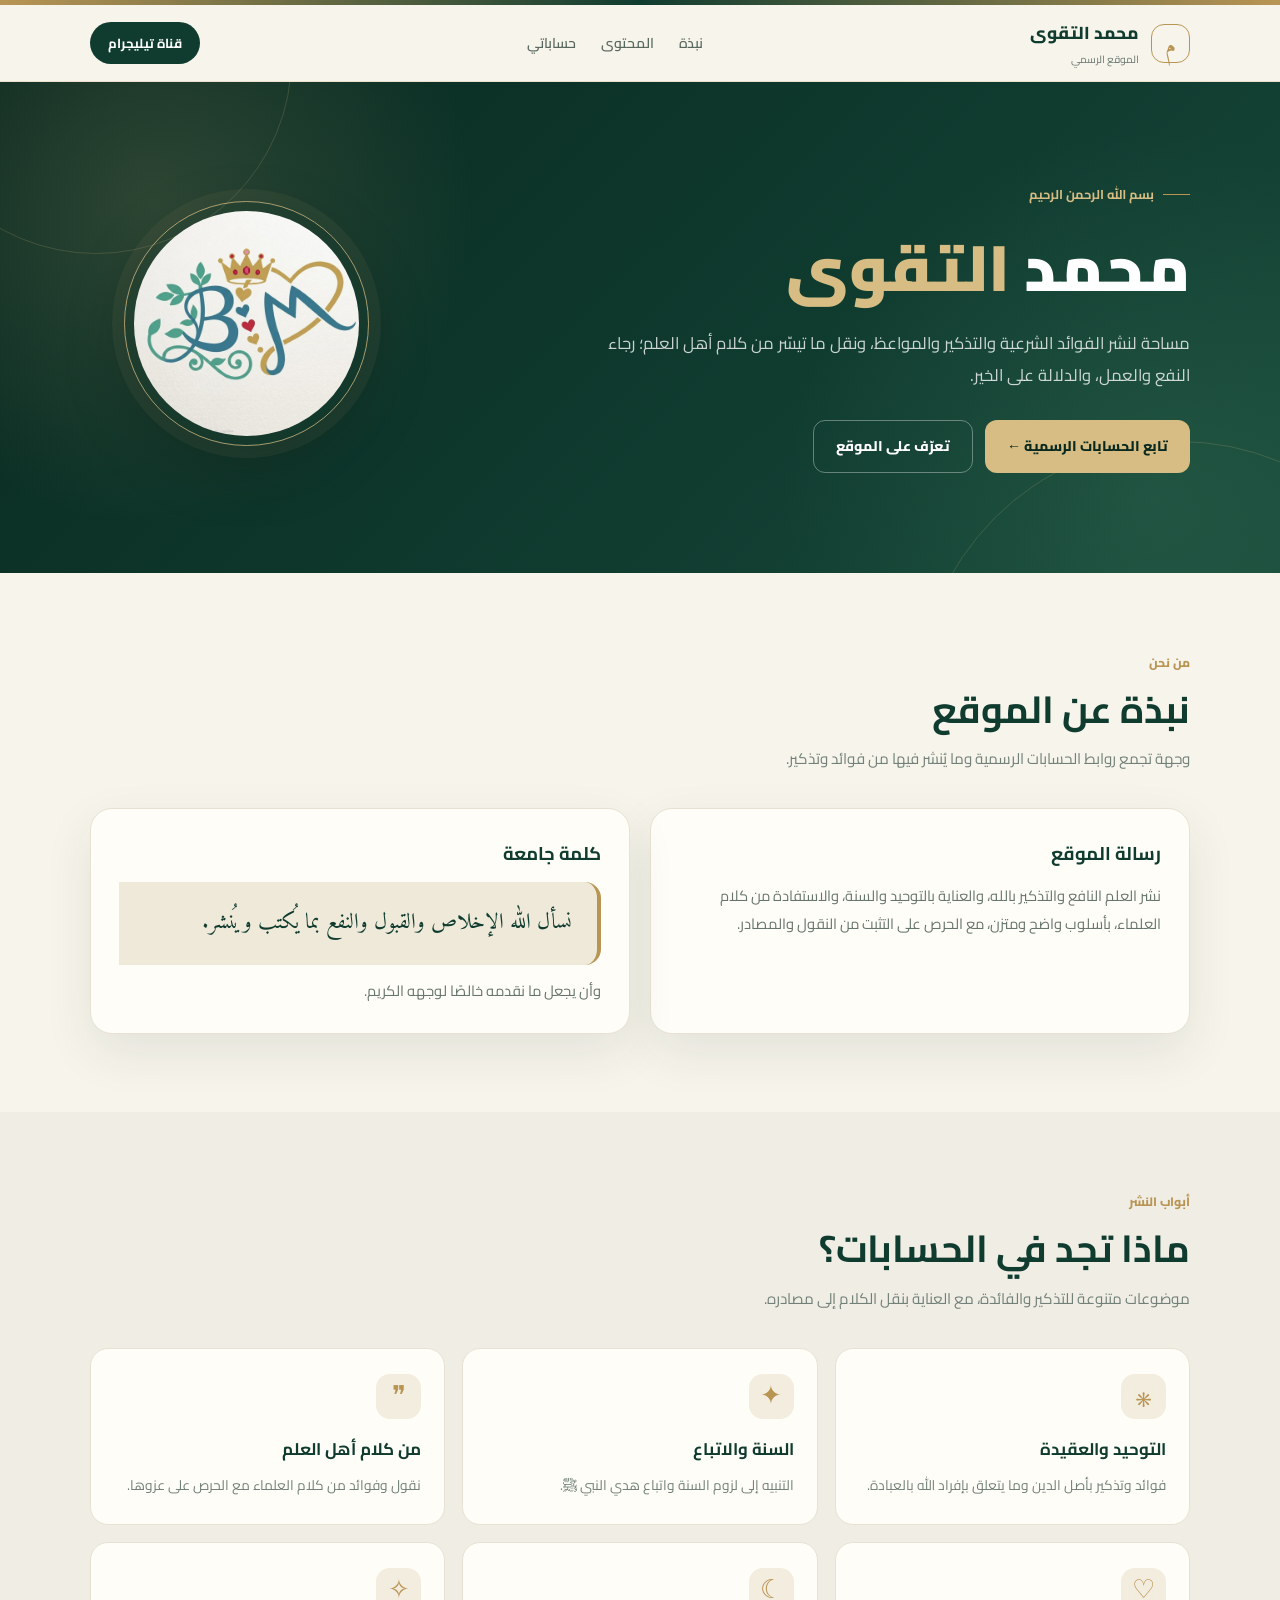
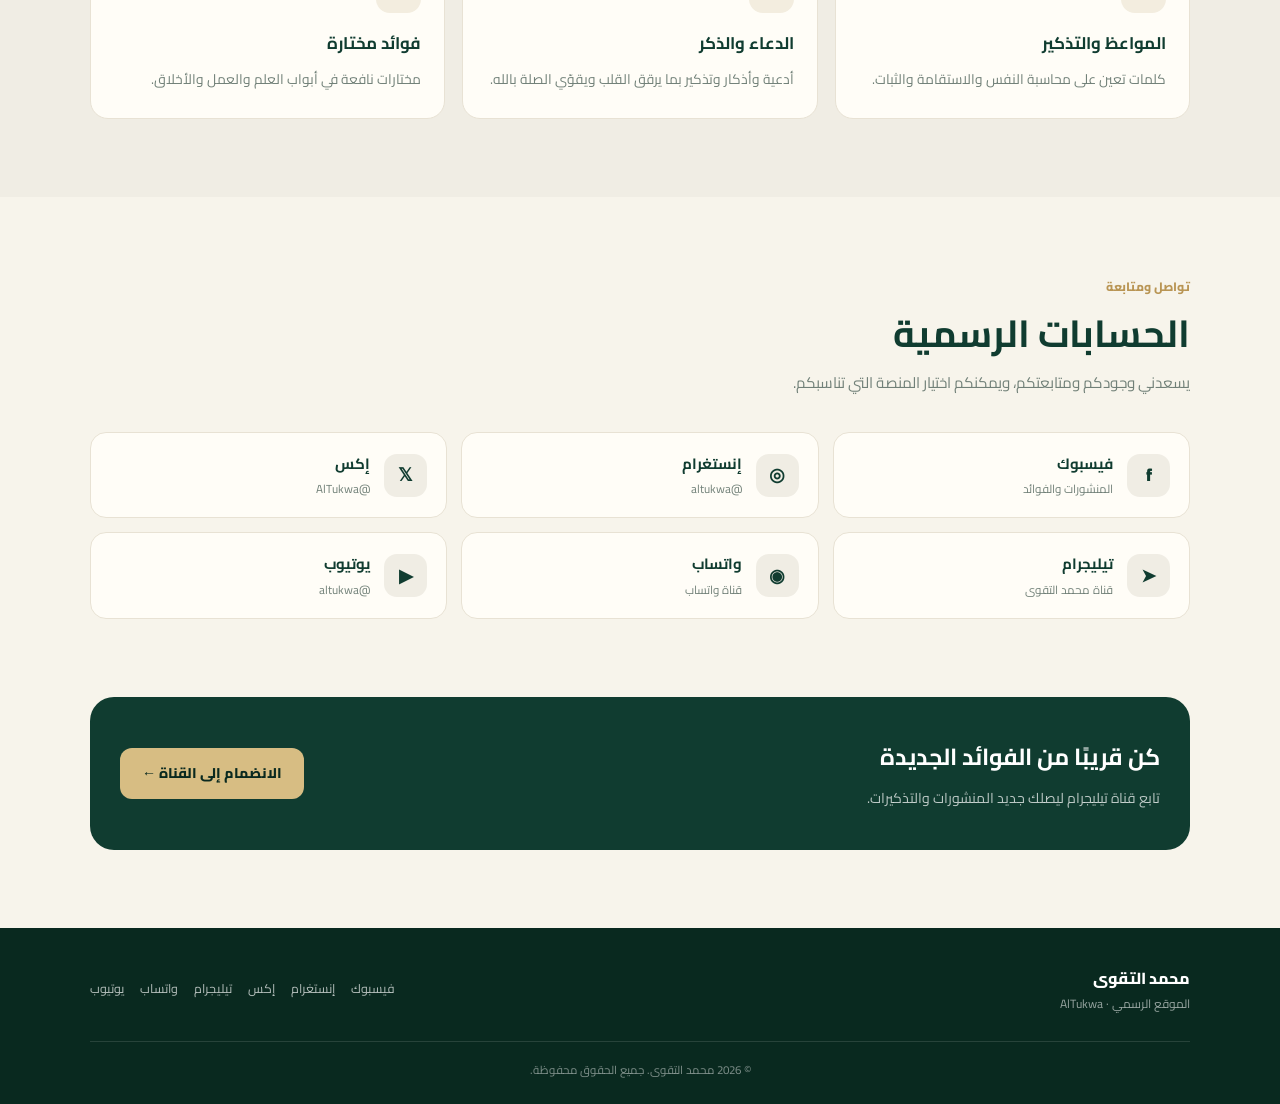
==== commit 9231e711: "Add files via upload" ====
--- a/index.html
+++ b/index.html
@@ -2,329 +2,74 @@
 <html lang="ar" dir="rtl">
 <head>
 <meta charset="UTF-8">
-<meta name="viewport" content="width=device-width, initial-scale=1.0">
-<title>محمد التقوى | AlTukwa — تقنية</title>
-<meta name="description" content="أدوات الذكاء الاصطناعي، شروحات التطبيقات، ومراجعات الأجهزة — بالعربية وبأسلوب مبسّط.">
-<meta property="og:title" content="محمد التقوى | AlTukwa — تقنية">
-<meta property="og:description" content="أدوات الذكاء الاصطناعي، شروحات التطبيقات، ومراجعات الأجهزة — بالعربية وبأسلوب مبسّط.">
+<meta name="viewport" content="width=device-width, initial-scale=1">
+<title>محمد التقوى | الموقع الرسمي</title>
+<meta name="description" content="الموقع الرسمي لمحمد التقوى. فوائد شرعية وتذكير ومواعظ ونقولات من كلام أهل العلم، مع روابط الحسابات الرسمية.">
+<meta name="robots" content="index,follow">
+<meta name="theme-color" content="#103c30">
+<link rel="canonical" href="https://altukwa.github.io/">
+<link rel="icon" type="image/png" href="logo.png">
+<meta property="og:type" content="website">
+<meta property="og:locale" content="ar_AR">
+<meta property="og:title" content="محمد التقوى | الموقع الرسمي">
+<meta property="og:description" content="فوائد شرعية وتذكير ومواعظ ونقولات من كلام أهل العلم.">
+<meta property="og:url" content="https://altukwa.github.io/">
 <meta property="og:image" content="https://altukwa.github.io/logo.png">
-<meta property="og:type" content="website">
-<meta property="og:url" content="https://altukwa.github.io/index.html">
-<meta property="og:locale" content="ar_AR">
 <meta name="twitter:card" content="summary_large_image">
-<meta name="twitter:title" content="محمد التقوى | AlTukwa — تقنية">
-<meta name="twitter:description" content="أدوات الذكاء الاصطناعي، شروحات التطبيقات، ومراجعات الأجهزة — بالعربية وبأسلوب مبسّط.">
-<meta name="twitter:image" content="https://altukwa.github.io/logo.png">
-<meta name="theme-color" content="#070B14">
-<link rel="canonical" href="https://altukwa.github.io/index.html">
 <link rel="preconnect" href="https://fonts.googleapis.com">
 <link rel="preconnect" href="https://fonts.gstatic.com" crossorigin>
-<link href="https://fonts.googleapis.com/css2?family=Cairo:wght@600;700;800;900&family=Tajawal:wght@400;500;700&family=JetBrains+Mono:wght@500;600&display=swap" rel="stylesheet">
+<link href="https://fonts.googleapis.com/css2?family=Amiri:wght@400;700&family=Cairo:wght@400;500;600;700;800;900&display=swap" rel="stylesheet">
 <style>
-  :root{
-    --bg:#070B14;
-    --bg-2:#0D1424;
-    --surface:#121C30;
-    --surface-2:#16223A;
-    --line:rgba(53,214,196,.22);
-    --line-strong:rgba(53,214,196,.45);
-    --teal:#35D6C4;
-    --amber:#F2A65A;
-    --text:#EAF2F7;
-    --muted:#8FA0B8;
-    --radius:14px;
-  }
-  *{box-sizing:border-box; margin:0; padding:0;}
-  html{scroll-behavior:smooth;}
-  body{
-    background:var(--bg);
-    color:var(--text);
-    font-family:'Tajawal', sans-serif;
-    line-height:1.75;
-    overflow-x:hidden;
-    position:relative;
-  }
-  h1,h2,h3,.brand{ font-family:'Cairo', sans-serif; }
-  .mono{ font-family:'JetBrains Mono', monospace; letter-spacing:.06em; }
-  a{ color:inherit; text-decoration:none; }
-  img{ max-width:100%; display:block; }
-  .wrap{ max-width:1080px; margin:0 auto; padding:0 20px; }
-
-  /* circuit background */
-  .circuit-bg{
-    position:fixed; inset:0; z-index:0; pointer-events:none;
-    background:
-      radial-gradient(ellipse at 20% -10%, rgba(53,214,196,.10), transparent 45%),
-      radial-gradient(ellipse at 90% 10%, rgba(242,166,90,.08), transparent 40%),
-      var(--bg);
-  }
-  .circuit-bg svg{ position:absolute; inset:0; width:100%; height:100%; opacity:.5; }
-  .circuit-bg path{
-    fill:none; stroke:var(--teal); stroke-width:1; opacity:.28;
-    stroke-dasharray:6 520; stroke-dashoffset:0;
-    animation:trace 9s linear infinite;
-  }
-  .circuit-bg path:nth-child(2n){ stroke:var(--amber); animation-duration:12s; animation-delay:1.5s; }
-  .circuit-bg path:nth-child(3n){ animation-duration:15s; animation-delay:.8s; }
-  .circuit-bg circle{ fill:var(--teal); opacity:.35; }
-  @keyframes trace{ to{ stroke-dashoffset:-1040; } }
-  @media (prefers-reduced-motion:reduce){ .circuit-bg path{ animation:none; } }
-
-  header{
-    position:sticky; top:0; z-index:50;
-    background:rgba(7,11,20,.85); backdrop-filter:blur(10px);
-    border-bottom:1px solid var(--line);
-  }
-  .nav{ display:flex; align-items:center; justify-content:space-between; padding:14px 0; }
-  .brand{ display:flex; align-items:center; gap:10px; font-weight:800; font-size:1.05rem; }
-  .brand .dot{ width:9px; height:9px; border-radius:2px; background:var(--teal); box-shadow:0 0 10px var(--teal); }
-  .navlinks{ display:flex; gap:26px; font-size:.92rem; color:var(--muted); }
-  .navlinks a:hover{ color:var(--teal); }
-  .navlinks{ display:none; }
-  @media(min-width:720px){ .navlinks{ display:flex; } }
-
-  section{ position:relative; z-index:1; padding:64px 0; }
-
-  .eyebrow{
-    display:inline-flex; align-items:center; gap:8px;
-    font-size:.72rem; color:var(--teal); text-transform:uppercase;
-    border:1px solid var(--line-strong); padding:5px 12px; border-radius:100px;
-    margin-bottom:18px;
-  }
-  .eyebrow::before{ content:''; width:6px; height:6px; border-radius:50%; background:var(--teal); box-shadow:0 0 8px var(--teal); }
-
-  .hero{ padding-top:56px; padding-bottom:40px; }
-  .hero h1{ font-size:2.35rem; font-weight:900; line-height:1.3; margin-bottom:18px; }
-  .hero h1 span{ color:var(--teal); }
-  .hero p{ color:var(--muted); font-size:1.05rem; max-width:560px; margin-bottom:30px; }
-  .cta-row{ display:flex; flex-wrap:wrap; gap:14px; }
-  .btn{
-    padding:13px 26px; border-radius:10px; font-weight:700; font-size:.95rem;
-    display:inline-flex; align-items:center; gap:8px; transition:transform .15s ease, box-shadow .15s ease;
-  }
-  .btn-primary{ background:var(--teal); color:#04211D; box-shadow:0 0 0 1px rgba(53,214,196,.3); }
-  .btn-primary:hover{ transform:translateY(-2px); box-shadow:0 8px 24px rgba(53,214,196,.25); }
-  .btn-ghost{ border:1px solid var(--line-strong); color:var(--text); }
-  .btn-ghost:hover{ border-color:var(--teal); color:var(--teal); }
-
-  .chip-card{
-    position:relative;
-    background:linear-gradient(180deg,var(--surface),var(--surface-2));
-    border:1px solid var(--line); border-radius:var(--radius);
-    padding:26px 22px; height:100%;
-  }
-  .chip-card::before,.chip-card::after{
-    content:''; position:absolute; width:10px; height:2px; background:var(--line-strong);
-  }
-  .chip-card::before{ top:18px; right:-1px; }
-  .chip-card::after{ bottom:18px; right:-1px; }
-  .pillars-grid{ display:grid; grid-template-columns:1fr; gap:18px; margin-top:34px; }
-  @media(min-width:720px){ .pillars-grid{ grid-template-columns:repeat(3,1fr); } }
-  .chip-card .num{ font-size:.75rem; color:var(--amber); margin-bottom:14px; display:block; }
-  .chip-card h3{ font-size:1.15rem; margin-bottom:10px; }
-  .chip-card p{ color:var(--muted); font-size:.92rem; }
-
-  .section-head{ margin-bottom:8px; }
-  .section-head h2{ font-size:1.6rem; font-weight:800; }
-  .section-head p{ color:var(--muted); margin-top:8px; max-width:520px; }
-
-  .posts-grid{ display:grid; grid-template-columns:1fr; gap:16px; margin-top:32px; }
-  @media(min-width:720px){ .posts-grid{ grid-template-columns:repeat(3,1fr); } }
-  .post-card{
-    background:var(--surface); border:1px solid var(--line); border-radius:var(--radius);
-    padding:20px; display:flex; flex-direction:column; gap:10px; transition:border-color .15s ease, transform .15s ease;
-  }
-  .post-card:hover{ border-color:var(--line-strong); transform:translateY(-3px); }
-  .post-tag{ font-size:.68rem; color:var(--teal); }
-  .post-card h3{ font-size:1.02rem; font-weight:700; line-height:1.5; }
-  .post-card .meta{ font-size:.78rem; color:var(--muted); }
-  .post-card .more{ color:var(--amber); font-size:.85rem; font-weight:600; margin-top:auto; }
-
-  .platforms{ display:grid; grid-template-columns:repeat(2,1fr); gap:14px; margin-top:32px; }
-  @media(min-width:720px){ .platforms{ grid-template-columns:repeat(3,1fr); } }
-  .platform{
-    background:var(--surface); border:1px solid var(--line); border-radius:var(--radius);
-    padding:18px; text-align:center; transition:border-color .15s ease, transform .15s ease;
-  }
-  .platform:hover{ border-color:var(--teal); transform:translateY(-3px); }
-  .platform strong{ display:block; font-family:'Cairo',sans-serif; font-size:.98rem; margin-bottom:4px; }
-  .platform span{ font-size:.78rem; color:var(--muted); }
-
-  .divider{ height:1px; background:linear-gradient(90deg, transparent, var(--line-strong), transparent); margin:0 0 4px; }
-
-  .cta-band{
-    background:linear-gradient(135deg, rgba(53,214,196,.10), rgba(242,166,90,.06));
-    border:1px solid var(--line-strong); border-radius:20px;
-    padding:38px 26px; text-align:center; margin-top:10px;
-  }
-  .cta-band h2{ font-size:1.4rem; margin-bottom:10px; }
-  .cta-band p{ color:var(--muted); margin-bottom:22px; max-width:460px; margin-inline:auto; }
-
-  footer{ border-top:1px solid var(--line); padding:36px 0 26px; position:relative; z-index:1; }
-  .foot-grid{ display:flex; flex-direction:column; gap:22px; }
-  @media(min-width:720px){ .foot-grid{ flex-direction:row; justify-content:space-between; align-items:flex-start; } }
-  .foot-brand{ display:flex; align-items:center; gap:10px; font-weight:800; margin-bottom:8px; }
-  footer p{ color:var(--muted); font-size:.88rem; max-width:320px; }
-  .foot-links{ display:flex; gap:18px; flex-wrap:wrap; font-size:.88rem; color:var(--muted); }
-  .foot-links a:hover{ color:var(--teal); }
-  .copyright{ margin-top:26px; font-size:.78rem; color:var(--muted); text-align:center; }
+:root{--g:#103c30;--gd:#09291f;--gold:#b99554;--gl:#d7bd83;--cream:#f7f4eb;--paper:#fffdf7;--ink:#23352d;--muted:#718078;--line:#e8e2d4;--shadow:0 18px 50px rgba(25,52,40,.09);--r:22px}
+*{box-sizing:border-box}html{scroll-behavior:smooth}body{margin:0;color:var(--ink);background:var(--cream);font-family:Cairo,sans-serif;line-height:1.9;overflow-x:hidden}a{color:inherit;text-decoration:none}img{max-width:100%;display:block}.container{width:min(1100px,calc(100% - 40px));margin:auto}.topline{height:5px;background:linear-gradient(90deg,var(--gold),var(--g),var(--gold))}
+header{position:sticky;top:0;z-index:20;background:rgba(247,244,235,.94);backdrop-filter:blur(14px);border-bottom:1px solid rgba(185,149,84,.2)}.nav{min-height:76px;display:flex;align-items:center;justify-content:space-between;gap:20px}.brand{display:inline-flex;align-items:center;gap:12px;font-weight:800;color:var(--g);font-size:1.08rem;white-space:nowrap}.mark{width:39px;height:39px;display:grid;place-items:center;border:1px solid var(--gold);border-radius:13px;color:var(--gold);font:1.55rem Amiri}.brand small{display:block;color:var(--muted);font-size:.65rem;font-weight:500}.navlinks{display:flex;gap:25px;color:#58685f;font-size:.88rem;font-weight:600}.navlinks a:hover{color:var(--gold)}.navcta{background:var(--g);color:white;padding:9px 18px;border-radius:999px;font-size:.82rem;font-weight:700}
+.hero{position:relative;overflow:hidden;color:white;background:radial-gradient(circle at 12% 25%,rgba(215,189,131,.17),transparent 27%),radial-gradient(circle at 90% 85%,rgba(74,131,102,.24),transparent 30%),linear-gradient(135deg,var(--gd),var(--g) 62%,#174a39);padding:92px 0 100px}.hero:before,.hero:after{content:"";position:absolute;border:1px solid rgba(215,189,131,.18);border-radius:50%;pointer-events:none}.hero:before{width:390px;height:390px;top:-220px;left:-100px}.hero:after{width:520px;height:520px;bottom:-390px;right:-160px}.hero-inner{position:relative;z-index:1;display:grid;grid-template-columns:1.4fr .6fr;align-items:center;gap:55px}.kicker{display:inline-flex;align-items:center;gap:9px;color:var(--gl);font-size:.8rem;font-weight:700;margin-bottom:18px}.kicker:before{content:"";width:27px;height:1px;background:var(--gold)}h1,h2,h3,p{margin-top:0}.hero h1{font-size:clamp(2.3rem,5vw,4.15rem);line-height:1.35;margin-bottom:17px;font-weight:900}.hero h1 span{color:var(--gl)}.hero-copy{max-width:620px;color:rgba(255,255,255,.78);font-size:1.04rem;margin-bottom:29px}.actions{display:flex;flex-wrap:wrap;gap:12px}.btn{display:inline-flex;align-items:center;justify-content:center;gap:9px;padding:12px 22px;border-radius:12px;font-weight:800;font-size:.88rem;transition:transform .2s}.btn:hover{transform:translateY(-3px)}.goldbtn{color:var(--gd);background:var(--gl)}.outline{color:white;border:1px solid rgba(255,255,255,.35)}.portrait{display:flex;justify-content:center}.portrait-frame{width:245px;height:245px;padding:9px;border:1px solid rgba(215,189,131,.75);border-radius:50%;box-shadow:0 0 0 12px rgba(215,189,131,.06),0 22px 65px rgba(0,0,0,.2)}.portrait-frame img{width:100%;height:100%;object-fit:cover;border-radius:50%;background:var(--paper)}
+section{padding:78px 0}.head{max-width:650px;margin-bottom:34px}.label{color:var(--gold);font-size:.76rem;font-weight:800;margin-bottom:7px}.head h2{color:var(--g);font-size:clamp(1.7rem,3vw,2.35rem);margin-bottom:8px;line-height:1.5}.head p{color:var(--muted);margin:0;font-size:.95rem}.aboutgrid{display:grid;grid-template-columns:1fr 1fr;gap:20px}.card{background:var(--paper);border:1px solid var(--line);border-radius:var(--r);padding:28px;box-shadow:var(--shadow)}.card h3{color:var(--g);font-size:1.15rem;margin-bottom:10px}.card p{color:#66756d;font-size:.92rem;margin:0}.quote{background:#efe9d9;border-right:4px solid var(--gold);border-radius:0 16px 16px 0;padding:22px 25px;color:var(--g);font:1.35rem/1.8 Amiri}.topics{background:#f0ede4}.topicgrid{display:grid;grid-template-columns:repeat(3,1fr);gap:17px}.topic{background:var(--paper);padding:25px 23px;border:1px solid var(--line);border-radius:18px;transition:.2s}.topic:hover{transform:translateY(-4px);box-shadow:var(--shadow)}.icon{width:45px;height:45px;display:grid;place-items:center;color:var(--gold);background:#f3eddf;border-radius:14px;font:1.65rem Amiri;margin-bottom:15px}.topic h3{color:var(--g);font-size:1.05rem;margin-bottom:7px}.topic p{color:var(--muted);font-size:.86rem;margin:0}
+.socialgrid{display:grid;grid-template-columns:repeat(3,1fr);gap:14px}.social{display:flex;align-items:center;gap:14px;padding:17px 19px;border:1px solid var(--line);border-radius:16px;background:var(--paper);transition:.2s}.social:hover{border-color:var(--gold);transform:translateY(-3px);box-shadow:var(--shadow)}.socialicon{width:43px;height:43px;display:grid;place-items:center;flex:0 0 43px;background:#f0ede4;border-radius:13px;color:var(--g);font-weight:900;font-size:1.1rem}.social strong{display:block;color:var(--g);font-size:.93rem}.social small{display:block;color:var(--muted);font-size:.73rem}.band{background:var(--g);color:white;border-radius:24px;padding:38px 30px;display:flex;align-items:center;justify-content:space-between;gap:25px}.band h2{font-size:1.45rem;margin-bottom:6px}.band p{color:rgba(255,255,255,.72);margin:0;font-size:.88rem}footer{background:var(--gd);color:white;padding:35px 0 22px}.footrow{display:flex;justify-content:space-between;align-items:center;gap:20px}.footbrand{font-weight:800}.footbrand small{display:block;color:rgba(255,255,255,.58);font-size:.75rem;font-weight:400}.footlinks{display:flex;flex-wrap:wrap;gap:16px;color:rgba(255,255,255,.7);font-size:.78rem}.footlinks a:hover{color:var(--gl)}.copy{text-align:center;color:rgba(255,255,255,.48);border-top:1px solid rgba(255,255,255,.12);padding-top:18px;margin:25px 0 0;font-size:.72rem}
+@media(max-width:800px){.nav{min-height:68px}.navlinks{gap:13px;font-size:.78rem}.navcta{display:none}.hero{padding:65px 0 72px}.hero-inner{grid-template-columns:1fr;gap:38px;text-align:center}.hero-copy{margin-inline:auto}.actions{justify-content:center}.portrait{grid-row:1}.portrait-frame{width:175px;height:175px}.topicgrid{grid-template-columns:repeat(2,1fr)}.socialgrid{grid-template-columns:repeat(2,1fr)}}
+@media(max-width:540px){.container{width:calc(100% - 28px)}.navlinks{overflow:auto;max-width:58%;white-space:nowrap;scrollbar-width:none}.navlinks::-webkit-scrollbar{display:none}.brand{font-size:.92rem;gap:8px}.mark{width:34px;height:34px}section{padding:58px 0}.hero h1{font-size:2.15rem}.hero-copy{font-size:.93rem}.aboutgrid,.topicgrid,.socialgrid{grid-template-columns:1fr}.card{padding:23px}.band{text-align:center;flex-direction:column;padding:30px 20px}.footrow{flex-direction:column;text-align:center}.footlinks{justify-content:center}}
+@media(prefers-reduced-motion:reduce){*{scroll-behavior:auto!important;transition:none!important}}
 </style>
+<script type="application/ld+json">{"@context":"https://schema.org","@type":"Person","name":"محمد التقوى","url":"https://altukwa.github.io/","image":"https://altukwa.github.io/logo.png","sameAs":["https://www.facebook.com/share/1JUxxkvexM/","https://www.instagram.com/altukwa","https://x.com/AlTukwa","https://t.me/AlTukwa","https://whatsapp.com/channel/0029Vau6cAtDjiOU7ZjWyw3Y","https://youtube.com/@altukwa"]}</script>
 </head>
 <body>
-
-<div class="circuit-bg">
-  <svg viewBox="0 0 1000 1000" preserveAspectRatio="none">
-    <path d="M0,120 H260 V300 H520 V80 H1000"/>
-    <path d="M0,420 H180 V600 H640 V500 H1000"/>
-    <path d="M0,760 H340 V900 H760 V700 H1000"/>
-    <path d="M120,0 V220 H400 V0"/>
-    <path d="M700,0 V180 H900 V0"/>
-    <path d="M40,1000 V820 H260"/>
-    <circle cx="260" cy="300" r="4"/>
-    <circle cx="520" cy="80" r="4"/>
-    <circle cx="640" cy="500" r="4"/>
-    <circle cx="340" cy="900" r="4"/>
-    <circle cx="400" cy="220" r="4"/>
-  </svg>
-</div>
-
-<header>
-  <div class="wrap nav">
-    <a href="#top" class="brand">
-      <span class="dot"></span>
-      محمد التقوى <span class="mono" style="color:var(--muted); font-size:.72rem;">/AlTukwa</span>
-    </a>
-    <nav class="navlinks">
-      <a href="#ai-tools">أدوات AI</a>
-      <a href="#tutorials">شروحات</a>
-      <a href="#reviews">مراجعات</a>
-      <a href="#platforms">تابعني</a>
-      <a href="#contact">تواصل</a>
-    </nav>
-  </div>
-</header>
-
-<main id="top">
-
-  <section class="hero">
-    <div class="wrap">
-      <span class="eyebrow mono">TECH CONTENT · بالعربية</span>
-      <h1>أفهم <span>التقنية</span> بسرعة… وأشرحها لك ببساطة</h1>
-      <p>أدوات الذكاء الاصطناعي، شروحات تطبيقات خطوة بخطوة، ومراجعات أجهزة صادقة — محتوى عملي يوفّر عليك وقت البحث.</p>
-      <div class="cta-row">
-        <a href="#tutorials" class="btn btn-primary">ابدأ من هنا ←</a>
-        <a href="#platforms" class="btn btn-ghost">شاهد على يوتيوب</a>
-      </div>
-    </div>
-  </section>
-
-  <section id="pillars">
-    <div class="wrap">
-      <div class="section-head">
-        <span class="eyebrow mono">CORE.SYS</span>
-        <h2>ثلاثة محاور أعمل عليها</h2>
-        <p>كل محور يخدم هدف واحد: تبسيط التقنية لمن لا وقت لديه للتعمق فيها.</p>
-      </div>
-      <div class="pillars-grid">
-        <div class="chip-card">
-          <span class="num mono">01 · AI</span>
-          <h3>أدوات الذكاء الاصطناعي</h3>
-          <p>تجربة عملية لأدوات AI المفيدة يوميًا — من الكتابة إلى تحرير الصوت والصورة — مع تقييم صريح لكل أداة.</p>
-        </div>
-        <div class="chip-card">
-          <span class="num mono">02 · APPS</span>
-          <h3>شروحات التطبيقات</h3>
-          <p>شرح مصور خطوة بخطوة لتطبيقات وأدوات تهمّك، بلغة بسيطة بعيدة عن التعقيد التقني.</p>
-        </div>
-        <div class="chip-card">
-          <span class="num mono">03 · DEVICES</span>
-          <h3>مراجعات الأجهزة</h3>
-          <p>مراجعات هواتف وأجهزة تركّز على الاستخدام الفعلي اليومي، لا الأرقام النظرية فقط.</p>
-        </div>
-      </div>
-    </div>
-  </section>
-
-  <section id="tutorials">
-    <div class="wrap">
-      <div class="section-head">
-        <span class="eyebrow mono">LATEST · أحدث المحتوى</span>
-        <h2>من المدوّنة والقناة</h2>
-      </div>
-      <div class="posts-grid">
-        <div class="post-card">
-          <span class="post-tag mono">AI TOOLS</span>
-          <h3>NotebookLM: مساعدك الذكي لتلخيص أي مستند</h3>
-          <p class="meta">شرح مبسّط لأداة NotebookLM وكيف تستخدمها لتلخيص الملفات وتحويلها لملاحظات صوتية.</p>
-          <span class="more">مشاهدة الفيديو ←</span>
-        </div>
-        <div class="post-card">
-          <span class="post-tag mono">APPS</span>
-          <h3>إنشاء موقع مجاني بدون برمجة عبر GitHub Pages</h3>
-          <p class="meta">دليل خطوة بخطوة لإنشاء ونشر موقعك الشخصي مجانًا، حتى من الجوال فقط.</p>
-          <span class="more">قراءة الشرح ←</span>
-        </div>
-        <div class="post-card">
-          <span class="post-tag mono">DEVICES</span>
-          <h3>هل تستحق الترقية؟ مراجعة صريحة قبل الشراء</h3>
-          <p class="meta">أهم النقاط العملية التي يجب مراعاتها قبل شراء جهاز جديد، بعيدًا عن الدعاية.</p>
-          <span class="more">قراءة المراجعة ←</span>
-        </div>
-      </div>
-    </div>
-  </section>
-
-  <section id="platforms">
-    <div class="wrap">
-      <div class="section-head">
-        <span class="eyebrow mono">CONNECT</span>
-        <h2>تابع الجديد أولاً بأول</h2>
-        <p>محتوى قصير ومركّز على منصات مختلفة — اختر ما يناسبك.</p>
-      </div>
-      <div class="platforms">
-        <a class="platform" href="https://www.youtube.com/@altukwa" target="_blank" rel="noopener">
-          <strong>يوتيوب</strong><span>فيديوهات وشروحات</span>
-        </a>
-        <a class="platform" href="https://t.me/altukwa" target="_blank" rel="noopener">
-          <strong>تيليجرام</strong><span>تحديثات يومية</span>
-        </a>
-        <a class="platform" href="https://www.instagram.com/altukwa/" target="_blank" rel="noopener">
-          <strong>إنستغرام</strong><span>محتوى مرئي مختصر</span>
-        </a>
-      </div>
-    </div>
-  </section>
-
-  <section id="contact">
-    <div class="wrap">
-      <div class="cta-band">
-        <h2>عندك سؤال تقني أو اقتراح محتوى؟</h2>
-        <p>راسلني مباشرة وسأحاول الرد والاستفادة من اقتراحك في المحتوى القادم.</p>
-        <a href="mailto:contact@altukwa.example" class="btn btn-primary">راسلني الآن</a>
-      </div>
-    </div>
-  </section>
-
+<div class="topline"></div>
+<header><div class="container nav">
+<a class="brand" href="#home"><span class="mark">م</span><span>محمد التقوى<small>الموقع الرسمي</small></span></a>
+<nav class="navlinks" aria-label="القائمة الرئيسية"><a href="#about">نبذة</a><a href="#topics">المحتوى</a><a href="#accounts">حساباتي</a></nav>
+<a class="navcta" href="https://t.me/AlTukwa" target="_blank" rel="noopener">قناة تيليجرام</a>
+</div></header>
+<main id="home">
+<section class="hero"><div class="container hero-inner">
+<div><div class="kicker">بسم الله الرحمن الرحيم</div><h1>محمد <span>التقوى</span></h1>
+<p class="hero-copy">مساحة لنشر الفوائد الشرعية والتذكير والمواعظ، ونقل ما تيسّر من كلام أهل العلم؛ رجاء النفع والعمل، والدلالة على الخير.</p>
+<div class="actions"><a class="btn goldbtn" href="#accounts">تابع الحسابات الرسمية ←</a><a class="btn outline" href="#about">تعرّف على الموقع</a></div></div>
+<div class="portrait"><div class="portrait-frame"><img src="logo.png" alt="صورة وهوية محمد التقوى"></div></div>
+</div></section>
+<section id="about"><div class="container"><div class="head"><div class="label">من نحن</div><h2>نبذة عن الموقع</h2><p>وجهة تجمع روابط الحسابات الرسمية وما يُنشر فيها من فوائد وتذكير.</p></div>
+<div class="aboutgrid"><article class="card"><h3>رسالة الموقع</h3><p>نشر العلم النافع والتذكير بالله، والعناية بالتوحيد والسنة، والاستفادة من كلام العلماء، بأسلوب واضح ومتزن، مع الحرص على التثبت من النقول والمصادر.</p></article>
+<article class="card"><h3>كلمة جامعة</h3><div class="quote">نسأل الله الإخلاص والقبول والنفع بما يُكتب ويُنشر.</div><p style="margin-top:12px">وأن يجعل ما نقدمه خالصًا لوجهه الكريم.</p></article></div></div></section>
+<section class="topics" id="topics"><div class="container"><div class="head"><div class="label">أبواب النشر</div><h2>ماذا تجد في الحسابات؟</h2><p>موضوعات متنوعة للتذكير والفائدة، مع العناية بنقل الكلام إلى مصادره.</p></div>
+<div class="topicgrid">
+<article class="topic"><div class="icon">۞</div><h3>التوحيد والعقيدة</h3><p>فوائد وتذكير بأصل الدين وما يتعلق بإفراد الله بالعبادة.</p></article>
+<article class="topic"><div class="icon">✦</div><h3>السنة والاتباع</h3><p>التنبيه إلى لزوم السنة واتباع هدي النبي ﷺ.</p></article>
+<article class="topic"><div class="icon">❞</div><h3>من كلام أهل العلم</h3><p>نقول وفوائد من كلام العلماء مع الحرص على عزوها.</p></article>
+<article class="topic"><div class="icon">♡</div><h3>المواعظ والتذكير</h3><p>كلمات تعين على محاسبة النفس والاستقامة والثبات.</p></article>
+<article class="topic"><div class="icon">☾</div><h3>الدعاء والذكر</h3><p>أدعية وأذكار وتذكير بما يرقق القلب ويقوّي الصلة بالله.</p></article>
+<article class="topic"><div class="icon">✧</div><h3>فوائد مختارة</h3><p>مختارات نافعة في أبواب العلم والعمل والأخلاق.</p></article>
+</div></div></section>
+<section id="accounts"><div class="container"><div class="head"><div class="label">تواصل ومتابعة</div><h2>الحسابات الرسمية</h2><p>يسعدني وجودكم ومتابعتكم، ويمكنكم اختيار المنصة التي تناسبكم.</p></div>
+<div class="socialgrid">
+<a class="social" href="https://www.facebook.com/share/1JUxxkvexM/" target="_blank" rel="noopener"><span class="socialicon">f</span><span><strong>فيسبوك</strong><small>المنشورات والفوائد</small></span></a>
+<a class="social" href="https://www.instagram.com/altukwa" target="_blank" rel="noopener"><span class="socialicon">◎</span><span><strong>إنستغرام</strong><small>@altukwa</small></span></a>
+<a class="social" href="https://x.com/AlTukwa" target="_blank" rel="noopener"><span class="socialicon">𝕏</span><span><strong>إكس</strong><small>@AlTukwa</small></span></a>
+<a class="social" href="https://t.me/AlTukwa" target="_blank" rel="noopener"><span class="socialicon">➤</span><span><strong>تيليجرام</strong><small>قناة محمد التقوى</small></span></a>
+<a class="social" href="https://whatsapp.com/channel/0029Vau6cAtDjiOU7ZjWyw3Y" target="_blank" rel="noopener"><span class="socialicon">◉</span><span><strong>واتساب</strong><small>قناة واتساب</small></span></a>
+<a class="social" href="https://youtube.com/@altukwa" target="_blank" rel="noopener"><span class="socialicon">▶</span><span><strong>يوتيوب</strong><small>@altukwa</small></span></a>
+</div></div></section>
+<section style="padding-top:0"><div class="container"><div class="band"><div><h2>كن قريبًا من الفوائد الجديدة</h2><p>تابع قناة تيليجرام ليصلك جديد المنشورات والتذكيرات.</p></div><a class="btn goldbtn" href="https://t.me/AlTukwa" target="_blank" rel="noopener">الانضمام إلى القناة ←</a></div></div></section>
 </main>
-
-<footer>
-  <div class="wrap">
-    <div class="foot-grid">
-      <div>
-        <div class="foot-brand"><span class="dot" style="width:8px;height:8px;border-radius:2px;background:var(--teal);"></span>محمد التقوى</div>
-        <p>محتوى تقني بالعربية: أدوات ذكاء اصطناعي، شروحات تطبيقات، ومراجعات أجهزة.</p>
-      </div>
-      <div class="foot-links">
-        <a href="https://www.youtube.com/@altukwa" target="_blank" rel="noopener">يوتيوب</a>
-        <a href="https://t.me/altukwa" target="_blank" rel="noopener">تيليجرام</a>
-        <a href="https://www.instagram.com/altukwa/" target="_blank" rel="noopener">إنستغرام</a>
-        <a href="mailto:contact@altukwa.example">راسلني</a>
-      </div>
-    </div>
-    <div class="divider" style="margin-top:26px;"></div>
-    <p class="copyright">© جميع الحقوق محفوظة — محمد التقوى</p>
-  </div>
-</footer>
-
-</body>
-</html>
+<footer><div class="container"><div class="footrow"><div class="footbrand">محمد التقوى<small>الموقع الرسمي · AlTukwa</small></div><div class="footlinks">
+<a href="https://www.facebook.com/share/1JUxxkvexM/" target="_blank" rel="noopener">فيسبوك</a><a href="https://www.instagram.com/altukwa" target="_blank" rel="noopener">إنستغرام</a><a href="https://x.com/AlTukwa" target="_blank" rel="noopener">إكس</a><a href="https://t.me/AlTukwa" target="_blank" rel="noopener">تيليجرام</a><a href="https://whatsapp.com/channel/0029Vau6cAtDjiOU7ZjWyw3Y" target="_blank" rel="noopener">واتساب</a><a href="https://youtube.com/@altukwa" target="_blank" rel="noopener">يوتيوب</a>
+</div></div><p class="copy">© 2026 محمد التقوى. جميع الحقوق محفوظة.</p></div></footer>
+</body></html>
